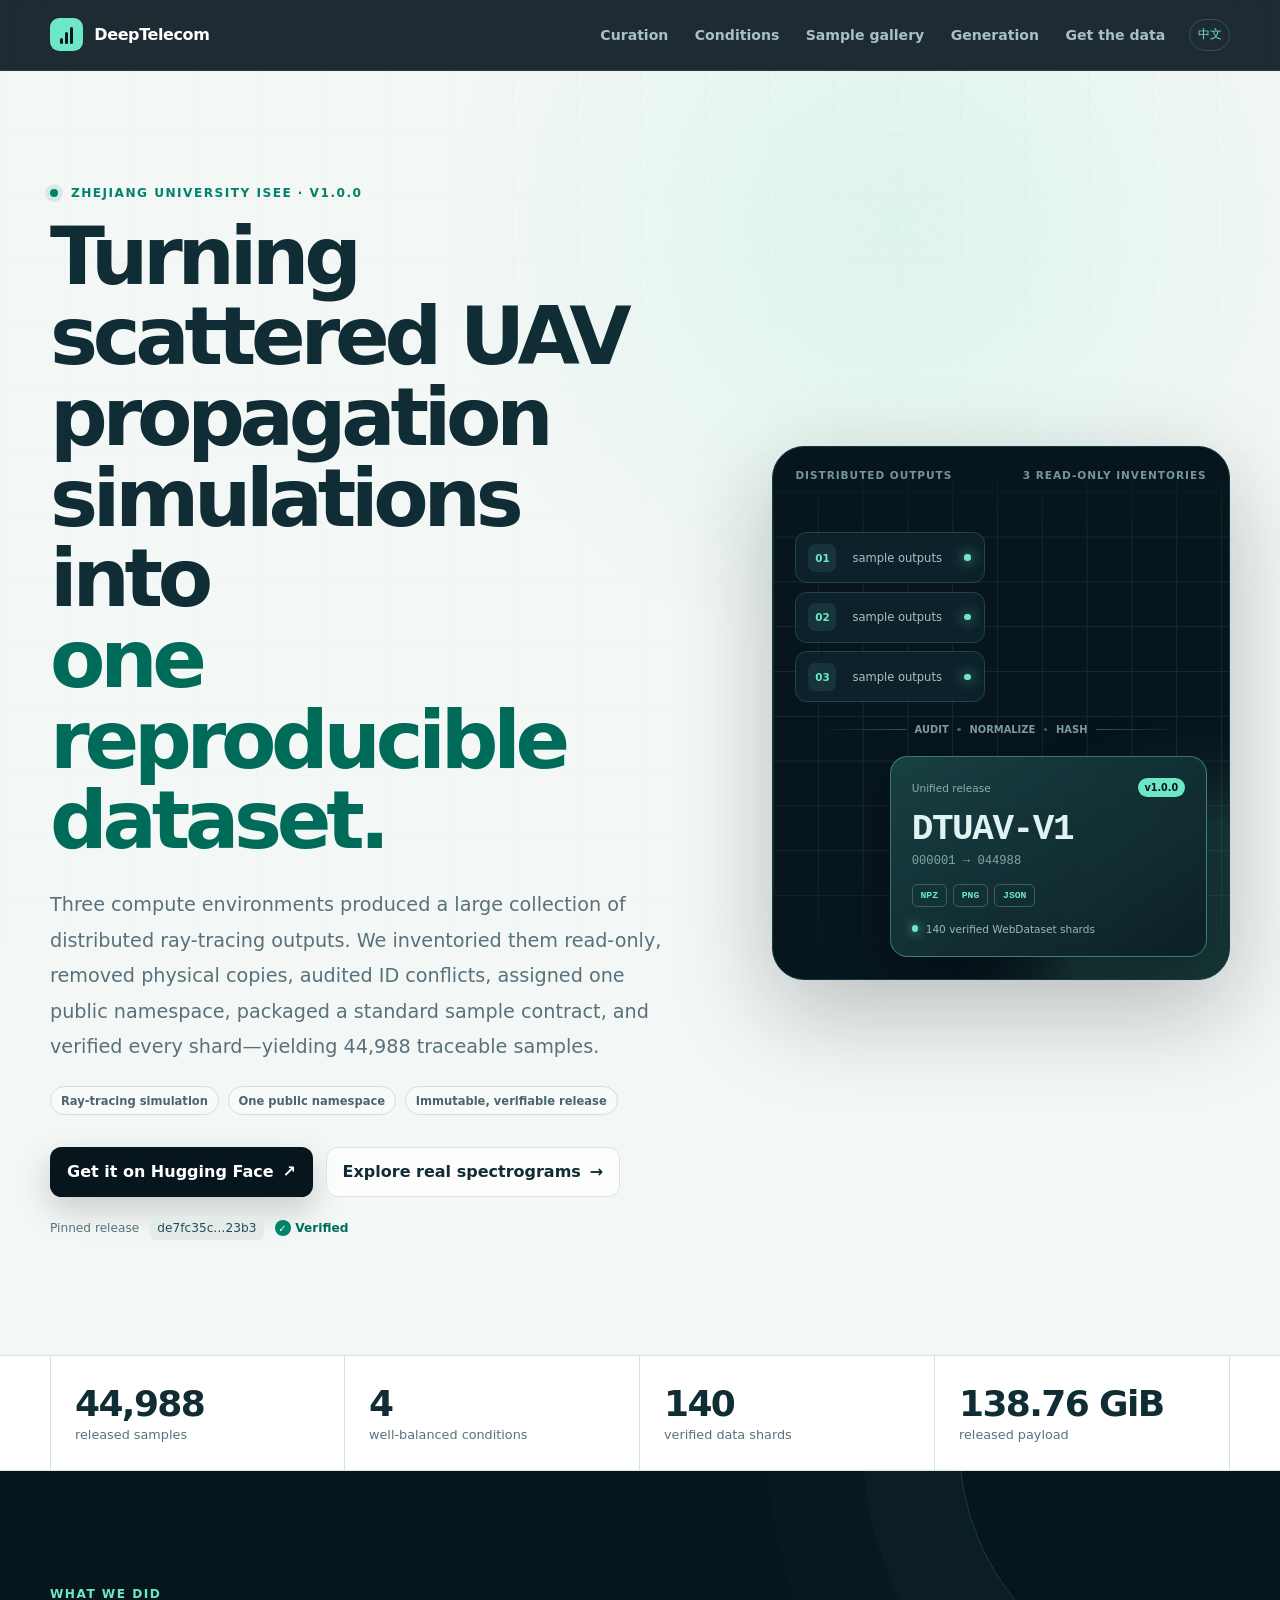
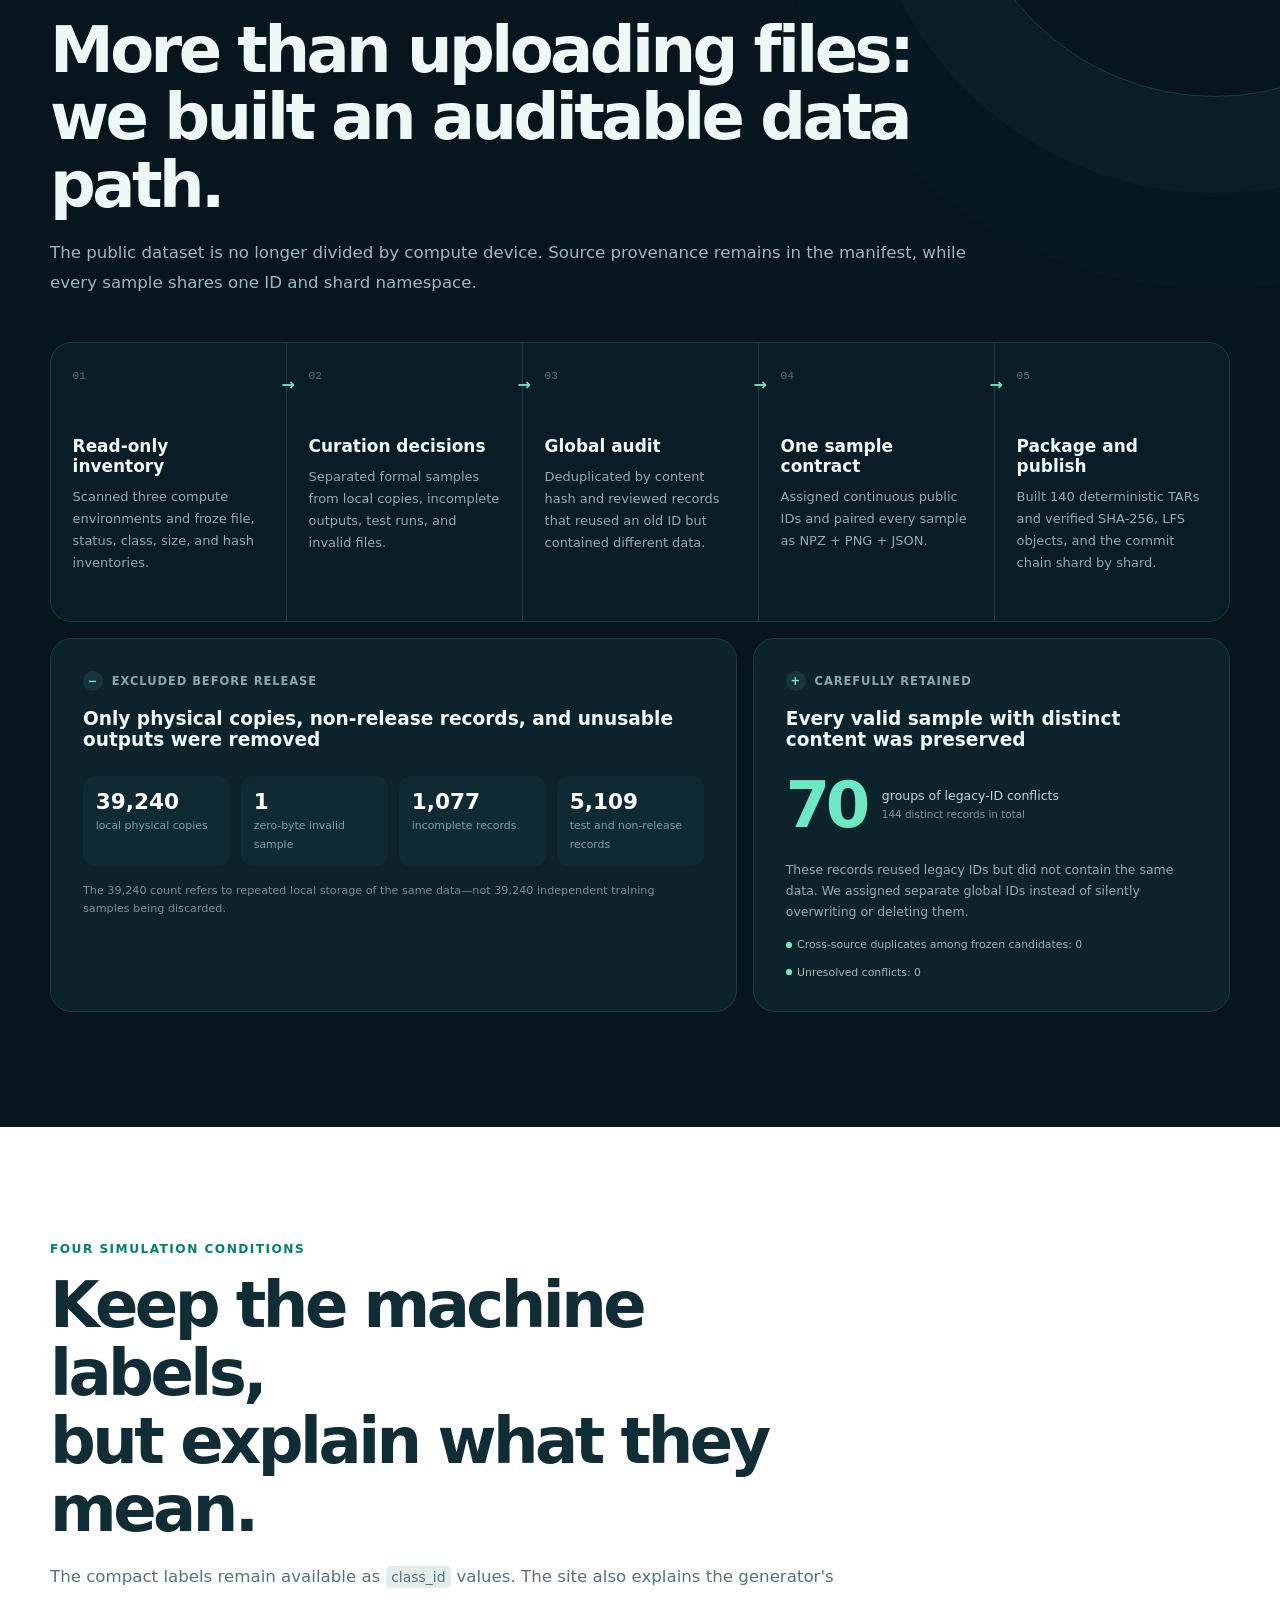
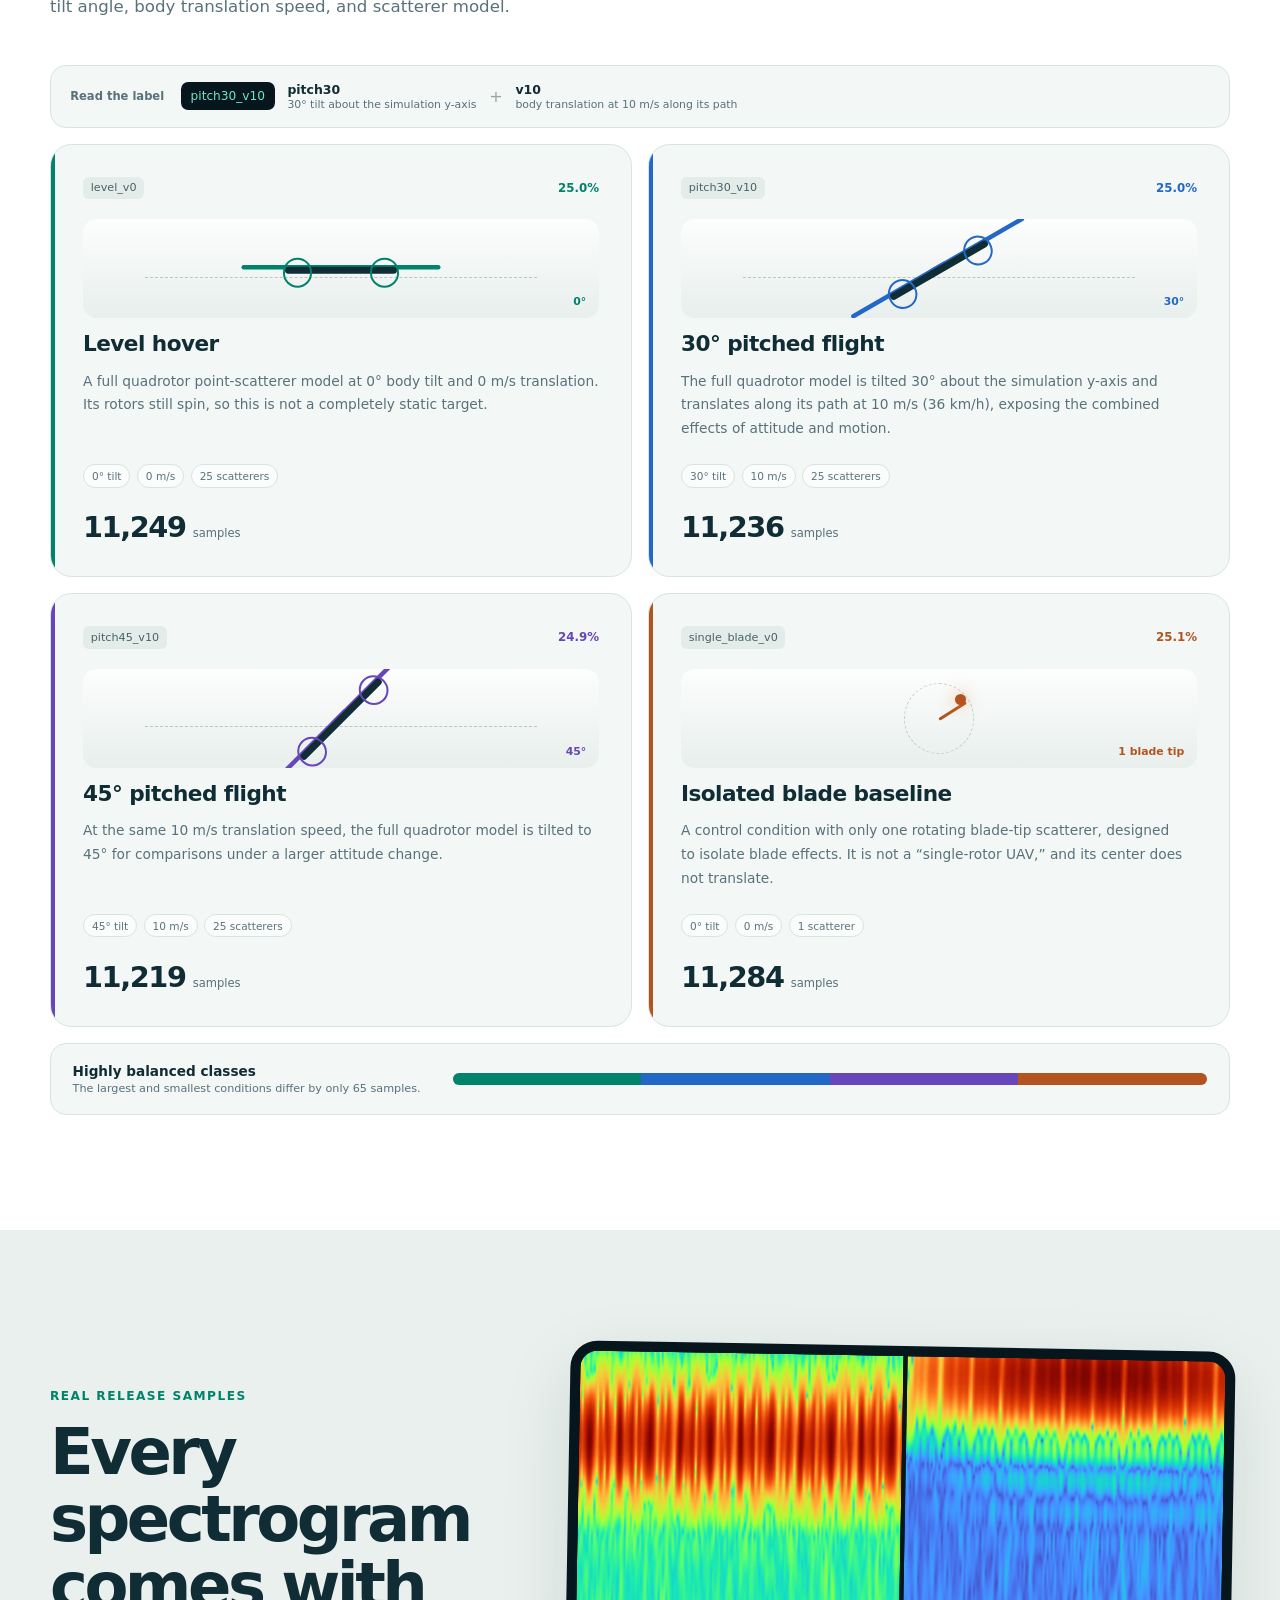
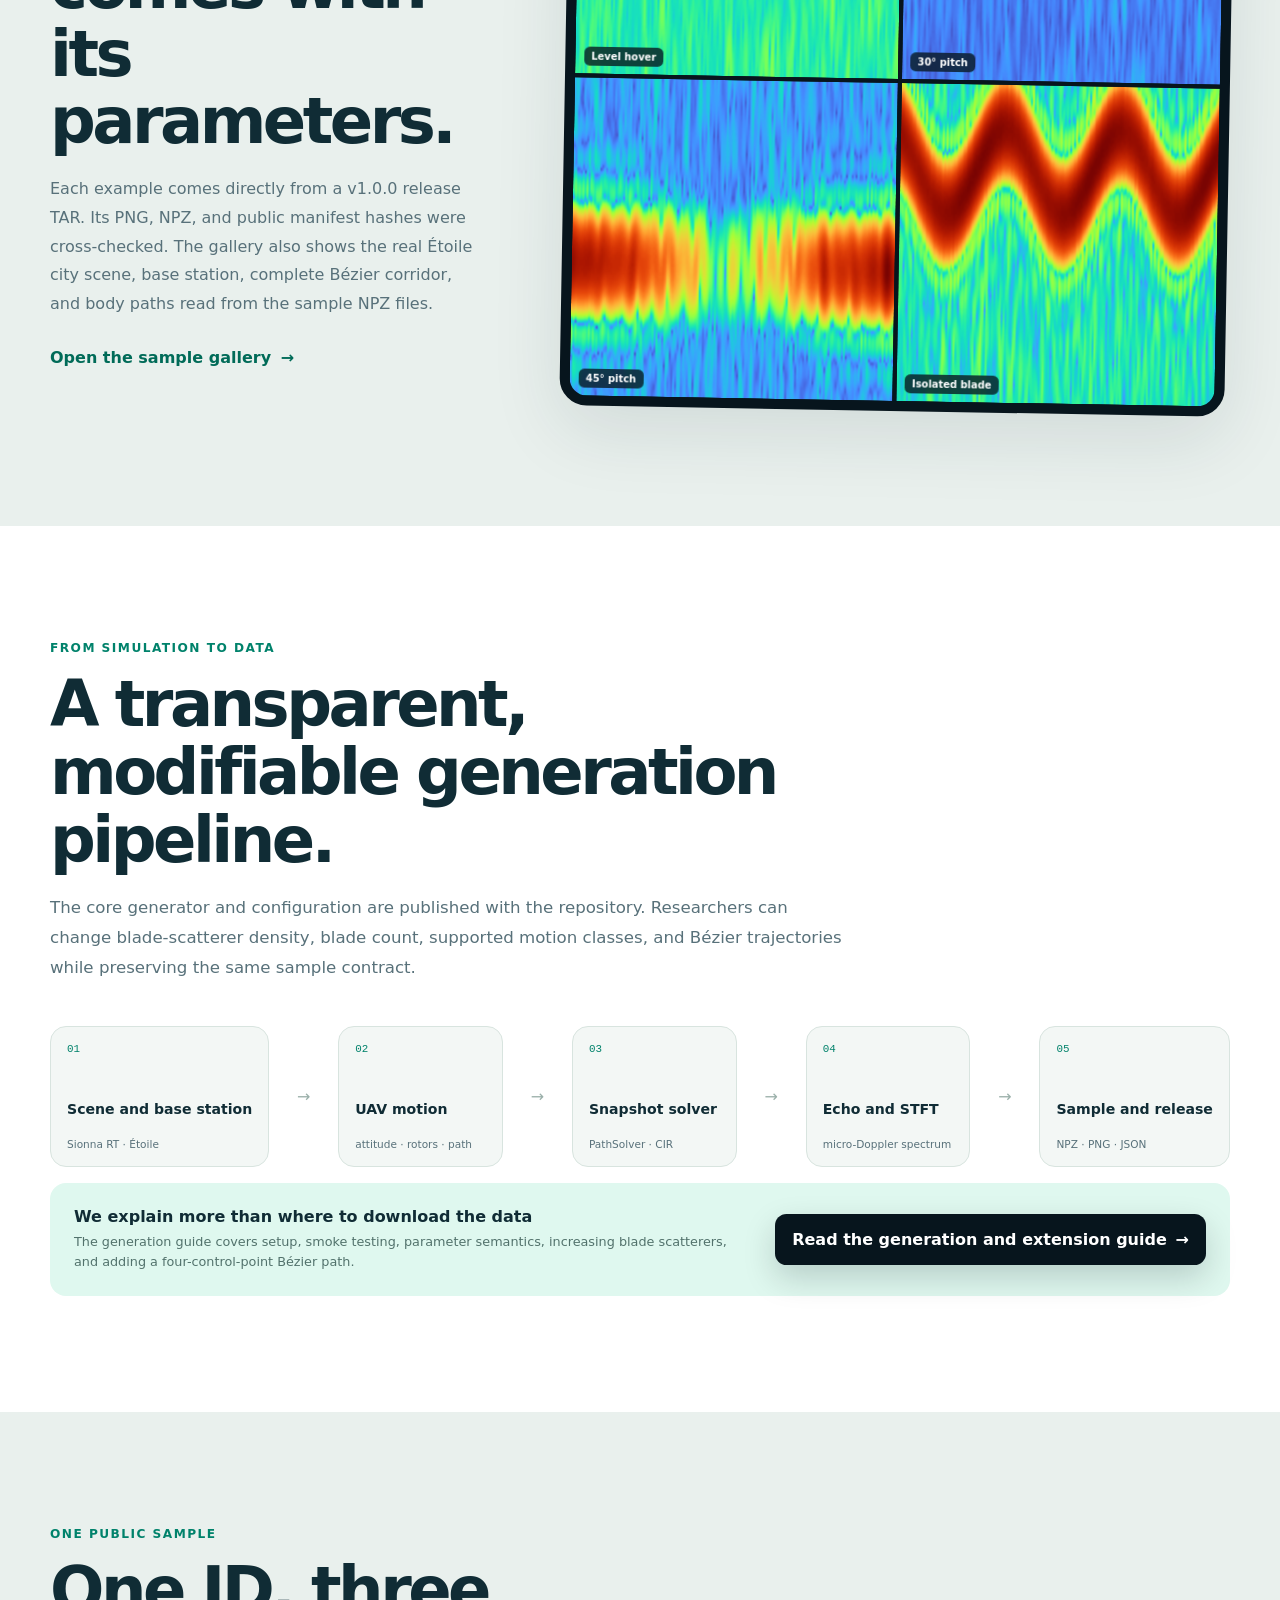
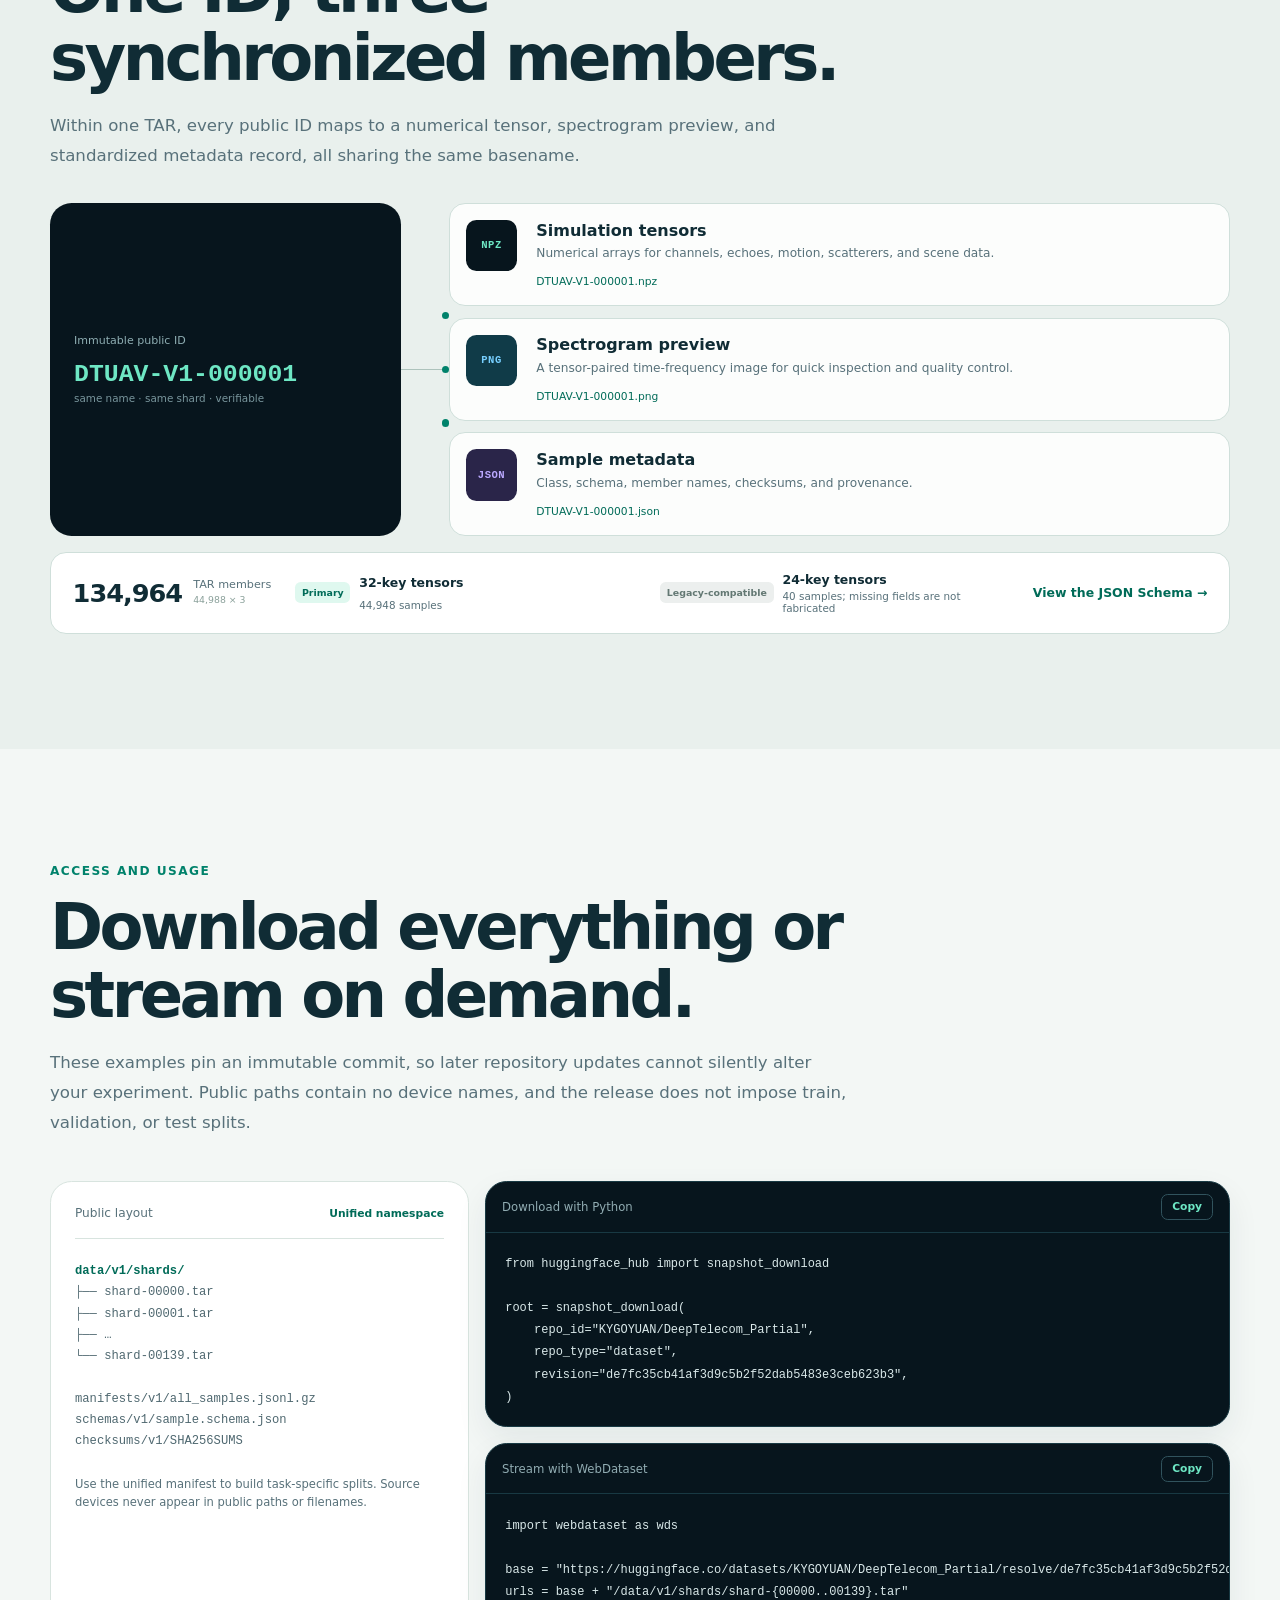
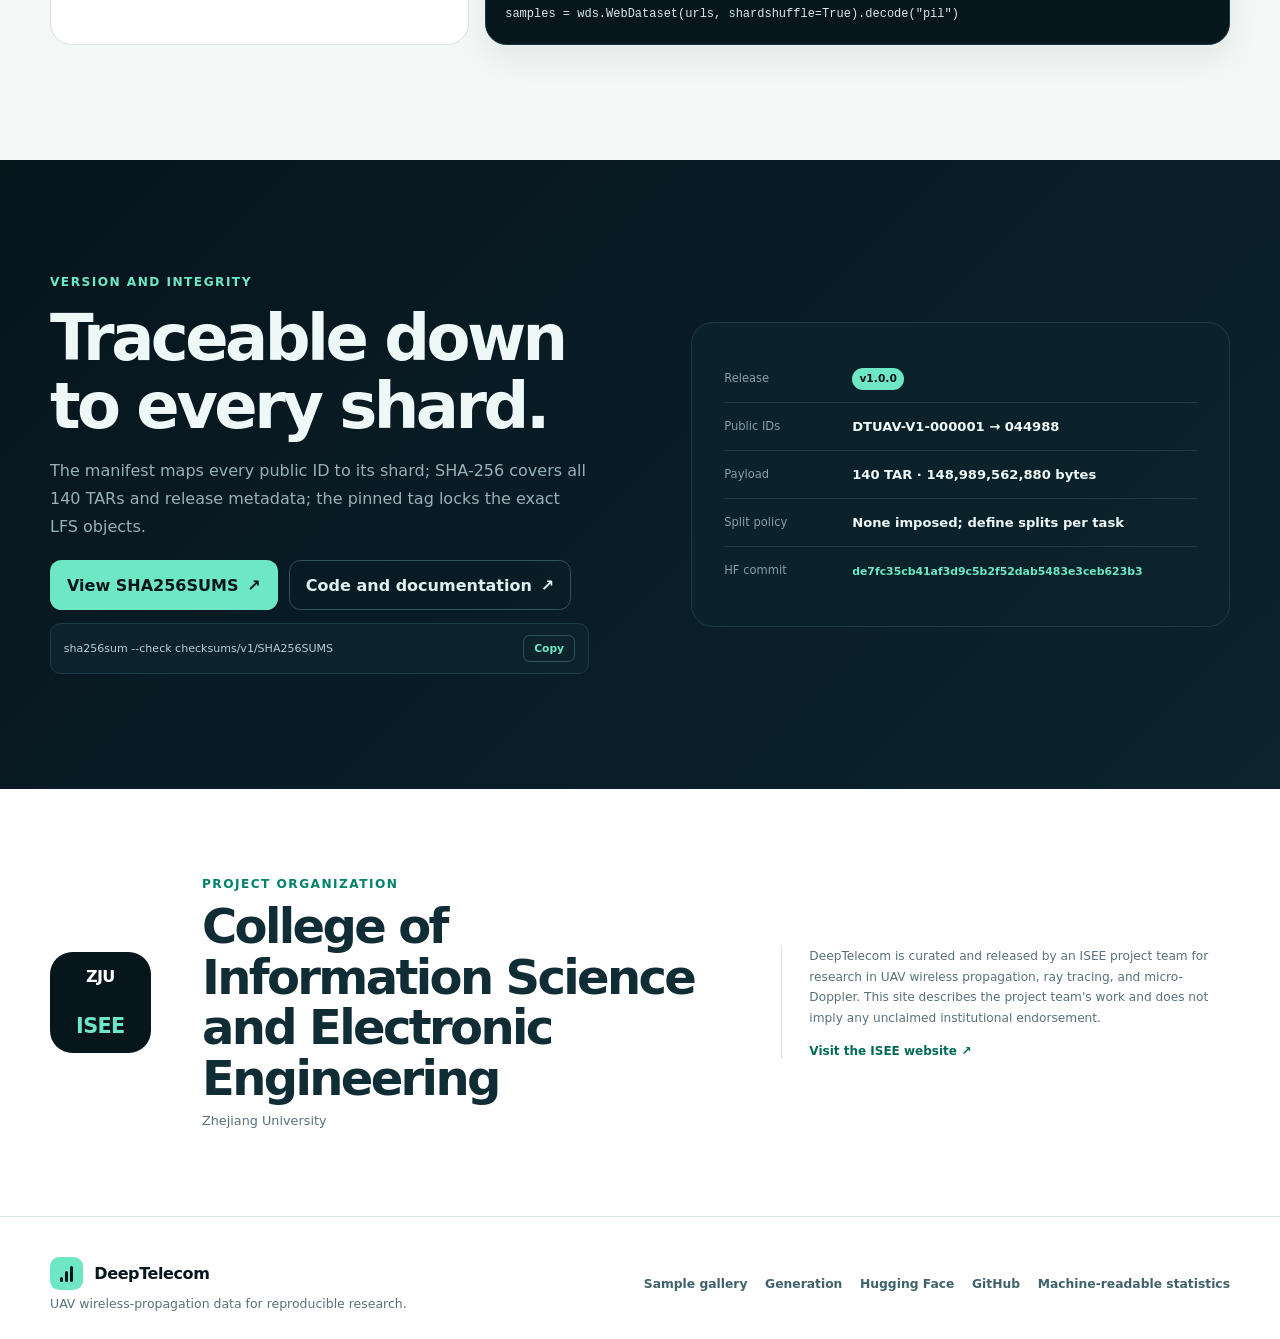
==== site/en/index.html @ c125baac "Expand bilingual site and open UAV generator" ====
<!DOCTYPE html>
<html lang="en">
  <head>
    <meta charset="utf-8">
    <meta name="viewport" content="width=device-width, initial-scale=1">
    <meta name="description" content="DeepTelecom UAV Dataset v1: 44,988 traceable UAV wireless-propagation simulation samples curated and released by a team at Zhejiang University ISEE.">
    <link rel="canonical" href="https://kygoyuan2004.github.io/DeepTelecom_Partial/en/">
    <link rel="alternate" hreflang="zh-CN" href="https://kygoyuan2004.github.io/DeepTelecom_Partial/">
    <link rel="alternate" hreflang="en" href="https://kygoyuan2004.github.io/DeepTelecom_Partial/en/">
    <meta property="og:title" content="DeepTelecom UAV Wireless-Propagation Dataset">
    <meta property="og:description" content="44,988 cleaned, unified, and integrity-verified UAV wireless-propagation simulation samples.">
    <meta property="og:image" content="https://kygoyuan2004.github.io/DeepTelecom_Partial/assets/images/samples/DTUAV-V1-033705.png">
    <meta name="theme-color" content="#07151d">
    <title>DeepTelecom UAV Wireless-Propagation Dataset</title>
    <link rel="stylesheet" href="../assets/css/style.css">
    <script src="../assets/js/app.js" defer></script>
  </head>
  <body>
    <a class="skip-link" href="#main">Skip to content</a>

    <header class="site-header">
      <div class="shell nav-wrap">
        <a class="brand" href="./" aria-label="DeepTelecom home">
          <span class="brand-mark" aria-hidden="true"><i></i><i></i><i></i></span>
          <span>DeepTelecom</span>
        </a>
        <nav aria-label="Main navigation">
          <a href="#work">Curation</a>
          <a href="#conditions">Conditions</a>
          <a href="./gallery/">Sample gallery</a>
          <a href="./generation/">Generation</a>
          <a href="#quickstart">Get the data</a>
        </nav>
        <a class="language-link" href="../" lang="zh-CN" aria-label="切换到中文">中文</a>
      </div>
    </header>

    <main id="main">
      <section class="hero">
        <div class="shell hero-grid">
          <div class="hero-copy">
            <p class="eyebrow"><span class="status-dot"></span> Zhejiang University ISEE · v1.0.0</p>
            <h1>Turning scattered UAV propagation simulations into <span>one reproducible dataset.</span></h1>
            <p class="lede">
              Three compute environments produced a large collection of distributed ray-tracing outputs. We inventoried them read-only, removed physical copies, audited ID conflicts, assigned one public namespace, packaged a standard sample contract, and verified every shard—yielding 44,988 traceable samples.
            </p>
            <div class="hero-tags">
              <span>Ray-tracing simulation</span>
              <span>One public namespace</span>
              <span>Immutable, verifiable release</span>
            </div>
            <div class="actions">
              <a class="button primary" href="https://huggingface.co/datasets/KYGOYUAN/DeepTelecom_Partial/tree/de7fc35cb41af3d9c5b2f52dab5483e3ceb623b3" rel="noreferrer">Get it on Hugging Face <span aria-hidden="true">↗</span></a>
              <a class="button secondary" href="./gallery/">Explore real spectrograms <span aria-hidden="true">→</span></a>
            </div>
            <div class="release-line">
              <span>Pinned release</span><code>de7fc35c…23b3</code><span class="verified-label">Verified</span>
            </div>
          </div>

          <div class="release-visual" role="img" aria-label="Three source inventories are audited, standardized, and hash-verified into one DTUAV-V1 dataset">
            <div class="visual-glow"></div>
            <div class="visual-topline"><span>Distributed outputs</span><span>3 read-only inventories</span></div>
            <div class="source-stack" aria-hidden="true">
              <div class="source-node"><b>01</b><span>sample outputs</span><i></i></div>
              <div class="source-node"><b>02</b><span>sample outputs</span><i></i></div>
              <div class="source-node"><b>03</b><span>sample outputs</span><i></i></div>
            </div>
            <div class="pipeline-node" aria-hidden="true"><span>Audit</span><i></i><span>Normalize</span><i></i><span>Hash</span></div>
            <div class="release-node">
              <div class="release-node-head"><span>Unified release</span><b>v1.0.0</b></div>
              <strong>DTUAV-V1</strong>
              <p>000001 <span aria-hidden="true">→</span> 044988</p>
              <div class="member-chips"><span>NPZ</span><span>PNG</span><span>JSON</span></div>
              <small><i></i> 140 verified WebDataset shards</small>
            </div>
          </div>
        </div>
      </section>

      <section class="stats-band" aria-label="Dataset overview">
        <div class="shell stats-grid">
          <article><strong data-stat="samples">44,988</strong><span>released samples</span></article>
          <article><strong>4</strong><span>well-balanced conditions</span></article>
          <article><strong data-stat="shards">140</strong><span>verified data shards</span></article>
          <article><strong data-stat="size">138.76 GiB</strong><span>released payload</span></article>
        </div>
      </section>

      <section class="section section-dark work-section" id="work">
        <div class="shell">
          <div class="section-heading on-dark">
            <p class="kicker">What we did</p>
            <h2>More than uploading files:<br>we built an auditable data path.</h2>
            <p>The public dataset is no longer divided by compute device. Source provenance remains in the manifest, while every sample shares one ID and shard namespace.</p>
          </div>

          <ol class="process-grid">
            <li><span class="step-number">01</span><div><h3>Read-only inventory</h3><p>Scanned three compute environments and froze file, status, class, size, and hash inventories.</p></div></li>
            <li><span class="step-number">02</span><div><h3>Curation decisions</h3><p>Separated formal samples from local copies, incomplete outputs, test runs, and invalid files.</p></div></li>
            <li><span class="step-number">03</span><div><h3>Global audit</h3><p>Deduplicated by content hash and reviewed records that reused an old ID but contained different data.</p></div></li>
            <li><span class="step-number">04</span><div><h3>One sample contract</h3><p>Assigned continuous public IDs and paired every sample as NPZ + PNG + JSON.</p></div></li>
            <li><span class="step-number">05</span><div><h3>Package and publish</h3><p>Built 140 deterministic TARs and verified SHA-256, LFS objects, and the commit chain shard by shard.</p></div></li>
          </ol>

          <div class="audit-grid">
            <article class="audit-card excluded-card">
              <p class="audit-label"><span aria-hidden="true">−</span> Excluded before release</p>
              <strong>Only physical copies, non-release records, and unusable outputs were removed</strong>
              <div class="audit-metrics">
                <div><b>39,240</b><span>local physical copies</span></div>
                <div><b>1</b><span>zero-byte invalid sample</span></div>
                <div><b>1,077</b><span>incomplete records</span></div>
                <div><b>5,109</b><span>test and non-release records</span></div>
              </div>
              <p class="fine-print">The 39,240 count refers to repeated local storage of the same data—not 39,240 independent training samples being discarded.</p>
            </article>

            <article class="audit-card retained-card">
              <p class="audit-label"><span aria-hidden="true">+</span> Carefully retained</p>
              <strong>Every valid sample with distinct content was preserved</strong>
              <div class="conflict-number"><b>70</b><span>groups of legacy-ID conflicts<br><small>144 distinct records in total</small></span></div>
              <p>These records reused legacy IDs but did not contain the same data. We assigned separate global IDs instead of silently overwriting or deleting them.</p>
              <div class="audit-status"><span><i></i> Cross-source duplicates among frozen candidates: 0</span><span><i></i> Unresolved conflicts: 0</span></div>
            </article>
          </div>
        </div>
      </section>

      <section class="section conditions-section" id="conditions">
        <div class="shell">
          <div class="section-heading">
            <p class="kicker">Four simulation conditions</p>
            <h2>Keep the machine labels,<br>but explain what they mean.</h2>
            <p>The compact labels remain available as <code>class_id</code> values. The site also explains the generator's tilt angle, body translation speed, and scatterer model.</p>
          </div>

          <div class="label-decoder">
            <span>Read the label</span><code>pitch30_v10</code>
            <div><b>pitch30</b><small>30° tilt about the simulation y-axis</small></div><i aria-hidden="true">+</i>
            <div><b>v10</b><small>body translation at 10 m/s along its path</small></div>
          </div>

          <div class="condition-grid" id="class-list">
            <article class="condition-card level-card" data-class-id="level_v0">
              <div class="condition-topline"><code>level_v0</code><span data-class-share="level_v0">25.0%</span></div>
              <div class="attitude-figure" aria-hidden="true"><div class="reference-line"></div><div class="uav-silhouette level"></div><span>0°</span></div>
              <h3>Level hover</h3>
              <p>A full quadrotor point-scatterer model at 0° body tilt and 0 m/s translation. Its rotors still spin, so this is not a completely static target.</p>
              <div class="condition-specs"><span>0° tilt</span><span>0 m/s</span><span>25 scatterers</span></div>
              <div class="condition-count"><strong data-class-count="level_v0">11,249</strong><span>samples</span></div>
            </article>

            <article class="condition-card pitch30-card" data-class-id="pitch30_v10">
              <div class="condition-topline"><code>pitch30_v10</code><span data-class-share="pitch30_v10">25.0%</span></div>
              <div class="attitude-figure" aria-hidden="true"><div class="reference-line"></div><div class="uav-silhouette pitch-30"></div><span>30°</span></div>
              <h3>30° pitched flight</h3>
              <p>The full quadrotor model is tilted 30° about the simulation y-axis and translates along its path at 10 m/s (36 km/h), exposing the combined effects of attitude and motion.</p>
              <div class="condition-specs"><span>30° tilt</span><span>10 m/s</span><span>25 scatterers</span></div>
              <div class="condition-count"><strong data-class-count="pitch30_v10">11,236</strong><span>samples</span></div>
            </article>

            <article class="condition-card pitch45-card" data-class-id="pitch45_v10">
              <div class="condition-topline"><code>pitch45_v10</code><span data-class-share="pitch45_v10">24.9%</span></div>
              <div class="attitude-figure" aria-hidden="true"><div class="reference-line"></div><div class="uav-silhouette pitch-45"></div><span>45°</span></div>
              <h3>45° pitched flight</h3>
              <p>At the same 10 m/s translation speed, the full quadrotor model is tilted to 45° for comparisons under a larger attitude change.</p>
              <div class="condition-specs"><span>45° tilt</span><span>10 m/s</span><span>25 scatterers</span></div>
              <div class="condition-count"><strong data-class-count="pitch45_v10">11,219</strong><span>samples</span></div>
            </article>

            <article class="condition-card blade-card" data-class-id="single_blade_v0">
              <div class="condition-topline"><code>single_blade_v0</code><span data-class-share="single_blade_v0">25.1%</span></div>
              <div class="attitude-figure blade-figure" aria-hidden="true"><div class="blade-orbit"><i></i></div><span>1 blade tip</span></div>
              <h3>Isolated blade baseline</h3>
              <p>A control condition with only one rotating blade-tip scatterer, designed to isolate blade effects. It is not a “single-rotor UAV,” and its center does not translate.</p>
              <div class="condition-specs"><span>0° tilt</span><span>0 m/s</span><span>1 scatterer</span></div>
              <div class="condition-count"><strong data-class-count="single_blade_v0">11,284</strong><span>samples</span></div>
            </article>
          </div>

          <div class="balance-panel">
            <div class="balance-copy"><strong>Highly balanced classes</strong><span>The largest and smallest conditions differ by only 65 samples.</span></div>
            <div class="stacked-bar" role="img" aria-label="Each of the four conditions represents approximately one quarter of the complete dataset">
              <i class="level" data-class-width="level_v0"></i><i class="pitch30" data-class-width="pitch30_v10"></i><i class="pitch45" data-class-width="pitch45_v10"></i><i class="blade" data-class-width="single_blade_v0"></i>
            </div>
          </div>
        </div>
      </section>

      <section class="section gallery-teaser section-tint">
        <div class="shell gallery-teaser-grid">
          <div class="teaser-copy">
            <p class="kicker">Real release samples</p>
            <h2>Every spectrogram<br>comes with its parameters.</h2>
            <p>Each example comes directly from a v1.0.0 release TAR. Its PNG, NPZ, and public manifest hashes were cross-checked. The gallery also shows the real Étoile city scene, base station, complete Bézier corridor, and body paths read from the sample NPZ files.</p>
            <a class="text-button" href="./gallery/">Open the sample gallery <span aria-hidden="true">→</span></a>
          </div>
          <a class="spectra-mosaic" href="./gallery/" aria-label="View spectrogram samples from all four conditions">
            <figure><img src="../assets/images/samples/DTUAV-V1-000007.png" alt="Micro-Doppler spectrogram of a level-hover sample" loading="lazy"><figcaption>Level hover</figcaption></figure>
            <figure><img src="../assets/images/samples/DTUAV-V1-011252.png" alt="Micro-Doppler spectrogram of a 30-degree pitched-flight sample" loading="lazy"><figcaption>30° pitch</figcaption></figure>
            <figure><img src="../assets/images/samples/DTUAV-V1-022488.png" alt="Micro-Doppler spectrogram of a 45-degree pitched-flight sample" loading="lazy"><figcaption>45° pitch</figcaption></figure>
            <figure><img src="../assets/images/samples/DTUAV-V1-033705.png" alt="Micro-Doppler spectrogram of an isolated-blade sample" loading="lazy"><figcaption>Isolated blade</figcaption></figure>
          </a>
        </div>
      </section>

      <section class="section method-section" id="method">
        <div class="shell">
          <div class="section-heading">
            <p class="kicker">From simulation to data</p>
            <h2>A transparent, modifiable generation pipeline.</h2>
            <p>The core generator and configuration are published with the repository. Researchers can change blade-scatterer density, blade count, supported motion classes, and Bézier trajectories while preserving the same sample contract.</p>
          </div>
          <div class="method-flow" role="img" aria-label="Data-generation pipeline: scene and base station, UAV motion, per-snapshot solving, return and STFT, sample publication">
            <div><span>01</span><b>Scene and base station</b><small>Sionna RT · Étoile</small></div><i>→</i>
            <div><span>02</span><b>UAV motion</b><small>attitude · rotors · path</small></div><i>→</i>
            <div><span>03</span><b>Snapshot solver</b><small>PathSolver · CIR</small></div><i>→</i>
            <div><span>04</span><b>Echo and STFT</b><small>micro-Doppler spectrum</small></div><i>→</i>
            <div><span>05</span><b>Sample and release</b><small>NPZ · PNG · JSON</small></div>
          </div>
          <div class="method-cta">
            <div><strong>We explain more than where to download the data</strong><p>The generation guide covers setup, smoke testing, parameter semantics, increasing blade scatterers, and adding a four-control-point Bézier path.</p></div>
            <a class="button primary" href="./generation/">Read the generation and extension guide <span aria-hidden="true">→</span></a>
          </div>
        </div>
      </section>

      <section class="section section-tint" id="contract">
        <div class="shell">
          <div class="section-heading compact">
            <p class="kicker">One public sample</p>
            <h2>One ID, three synchronized members.</h2>
            <p>Within one TAR, every public ID maps to a numerical tensor, spectrogram preview, and standardized metadata record, all sharing the same basename.</p>
          </div>
          <div class="sample-identity">
            <div class="identity-card"><span>Immutable public ID</span><strong>DTUAV-V1-000001</strong><small>same name · same shard · verifiable</small></div>
            <div class="identity-connector" aria-hidden="true"><i></i><i></i><i></i></div>
            <div class="contract-grid">
              <article class="file-card"><div class="file-icon">NPZ</div><div><h3>Simulation tensors</h3><p>Numerical arrays for channels, echoes, motion, scatterers, and scene data.</p><code>DTUAV-V1-000001.npz</code></div></article>
              <article class="file-card"><div class="file-icon image-icon">PNG</div><div><h3>Spectrogram preview</h3><p>A tensor-paired time-frequency image for quick inspection and quality control.</p><code>DTUAV-V1-000001.png</code></div></article>
              <article class="file-card"><div class="file-icon meta-icon">JSON</div><div><h3>Sample metadata</h3><p>Class, schema, member names, checksums, and provenance.</p><code>DTUAV-V1-000001.json</code></div></article>
            </div>
          </div>
          <div class="contract-footer">
            <div class="member-total"><strong data-stat="members">134,964</strong><span>TAR members<br><small>44,988 × 3</small></span></div>
            <div class="schema-summary">
              <div><span class="schema-badge">Primary</span><strong>32-key tensors</strong><small>44,948 samples</small></div>
              <div><span class="schema-badge muted">Legacy-compatible</span><strong>24-key tensors</strong><small>40 samples; missing fields are not fabricated</small></div>
            </div>
            <a class="text-link" href="../schemas/sample-v1.schema.json">View the JSON Schema <span aria-hidden="true">→</span></a>
          </div>
        </div>
      </section>

      <section class="section shell" id="quickstart">
        <div class="section-heading">
          <p class="kicker">Access and usage</p>
          <h2>Download everything or stream on demand.</h2>
          <p>These examples pin an immutable commit, so later repository updates cannot silently alter your experiment. Public paths contain no device names, and the release does not impose train, validation, or test splits.</p>
        </div>
        <div class="usage-layout">
          <article class="layout-panel">
            <div class="panel-heading"><span>Public layout</span><b>Unified namespace</b></div>
            <pre class="tree"><span>data/v1/shards/</span>
├── shard-00000.tar
├── shard-00001.tar
├── …
└── shard-00139.tar

manifests/v1/all_samples.jsonl.gz
schemas/v1/sample.schema.json
checksums/v1/SHA256SUMS</pre>
            <p>Use the unified manifest to build task-specific splits. Source devices never appear in public paths or filenames.</p>
          </article>
          <div class="code-stack">
            <article class="code-card"><div class="code-title"><span>Download with Python</span><button type="button" class="copy-button" data-copy="download-code">Copy</button></div><pre><code id="download-code">from huggingface_hub import snapshot_download

root = snapshot_download(
    repo_id="KYGOYUAN/DeepTelecom_Partial",
    repo_type="dataset",
    revision="de7fc35cb41af3d9c5b2f52dab5483e3ceb623b3",
)</code></pre></article>
            <article class="code-card"><div class="code-title"><span>Stream with WebDataset</span><button type="button" class="copy-button" data-copy="stream-code">Copy</button></div><pre><code id="stream-code">import webdataset as wds

base = "https://huggingface.co/datasets/KYGOYUAN/DeepTelecom_Partial/resolve/de7fc35cb41af3d9c5b2f52dab5483e3ceb623b3"
urls = base + "/data/v1/shards/shard-{00000..00139}.tar"
samples = wds.WebDataset(urls, shardshuffle=True).decode("pil")</code></pre></article>
          </div>
        </div>
      </section>

      <section class="section integrity-section" id="integrity">
        <div class="shell integrity-grid">
          <div>
            <p class="kicker light">Version and integrity</p>
            <h2>Traceable down to every shard.</h2>
            <p>The manifest maps every public ID to its shard; SHA-256 covers all 140 TARs and release metadata; the pinned tag locks the exact LFS objects.</p>
            <div class="integrity-actions">
              <a class="button light-button" href="https://huggingface.co/datasets/KYGOYUAN/DeepTelecom_Partial/blob/de7fc35cb41af3d9c5b2f52dab5483e3ceb623b3/checksums/v1/SHA256SUMS" rel="noreferrer">View SHA256SUMS <span aria-hidden="true">↗</span></a>
              <a class="button ghost-button" href="https://github.com/kygoyuan2004/DeepTelecom_Partial" rel="noreferrer">Code and documentation <span aria-hidden="true">↗</span></a>
            </div>
            <div class="verify-command"><code id="verify-code">sha256sum --check checksums/v1/SHA256SUMS</code><button type="button" class="copy-button" data-copy="verify-code">Copy</button></div>
          </div>
          <dl class="release-card">
            <div><dt>Release</dt><dd><span class="release-pill">v1.0.0</span></dd></div>
            <div><dt>Public IDs</dt><dd>DTUAV-V1-000001 → 044988</dd></div>
            <div><dt>Payload</dt><dd>140 TAR · 148,989,562,880 bytes</dd></div>
            <div><dt>Split policy</dt><dd>None imposed; define splits per task</dd></div>
            <div class="commit-row"><dt>HF commit</dt><dd><code>de7fc35cb41af3d9c5b2f52dab5483e3ceb623b3</code></dd></div>
          </dl>
        </div>
      </section>

      <section class="institution-section">
        <div class="shell institution-grid">
          <div class="institution-mark" aria-hidden="true">ZJU<br><span>ISEE</span></div>
          <div><p class="kicker">Project organization</p><h2>College of Information Science and Electronic Engineering</h2><p>Zhejiang University</p></div>
          <div class="institution-note"><p>DeepTelecom is curated and released by an ISEE project team for research in UAV wireless propagation, ray tracing, and micro-Doppler. This site describes the project team's work and does not imply any unclaimed institutional endorsement.</p><a href="https://www.isee.zju.edu.cn/iseeenglish/" rel="noreferrer">Visit the ISEE website <span aria-hidden="true">↗</span></a></div>
        </div>
      </section>
    </main>

    <footer>
      <div class="shell footer-wrap">
        <div><a class="brand footer-brand" href="./"><span class="brand-mark" aria-hidden="true"><i></i><i></i><i></i></span><span>DeepTelecom</span></a><p>UAV wireless-propagation data for reproducible research.</p></div>
        <div class="footer-links"><a href="./gallery/">Sample gallery</a><a href="./generation/">Generation</a><a href="https://huggingface.co/datasets/KYGOYUAN/DeepTelecom_Partial/tree/de7fc35cb41af3d9c5b2f52dab5483e3ceb623b3" rel="noreferrer">Hugging Face</a><a href="https://github.com/kygoyuan2004/DeepTelecom_Partial" rel="noreferrer">GitHub</a><a href="../data/stats.json">Machine-readable statistics</a></div>
      </div>
    </footer>
  </body>
</html>
---- site/assets/css/style.css ----
:root {
  --ink: #102c35;
  --ink-soft: #58717a;
  --paper: #f3f7f5;
  --paper-deep: #e9f0ed;
  --white: #ffffff;
  --navy: #07151d;
  --navy-soft: #0d232c;
  --navy-line: #1d3b44;
  --teal: #00826b;
  --teal-dark: #006b58;
  --mint: #6ee7c4;
  --mint-pale: #dff8ef;
  --blue: #2468c7;
  --violet: #6646b8;
  --orange: #b35420;
  --line: #d8e4df;
  --shadow: 0 1.5rem 4.5rem rgba(14, 45, 52, .11);
  --shadow-small: 0 .8rem 2rem rgba(14, 45, 52, .07);
  --radius: 1.35rem;
  font-family: Inter, "Noto Sans SC", "PingFang SC", "Microsoft YaHei", ui-sans-serif, system-ui, -apple-system, BlinkMacSystemFont, "Segoe UI", sans-serif;
  color: var(--ink);
  background: var(--paper);
  font-synthesis: none;
}

* { box-sizing: border-box; }
html { scroll-behavior: smooth; }
body { margin: 0; overflow-x: hidden; background: var(--paper); }
body::selection { background: var(--mint); color: var(--navy); }
a { color: inherit; }
img { display: block; max-width: 100%; }
button, code, pre { font: inherit; }
h1, h2, h3, p { text-wrap: pretty; }

.skip-link {
  position: fixed; top: .75rem; left: .75rem; z-index: 100;
  padding: .75rem 1rem; transform: translateY(-160%); border-radius: .55rem;
  background: var(--white); color: var(--navy); font-weight: 800;
}
.skip-link:focus { transform: translateY(0); }
.shell { width: min(1180px, calc(100% - 3rem)); margin-inline: auto; }

.site-header {
  position: sticky; top: 0; z-index: 40; color: #dbe9eb;
  border-bottom: 1px solid rgba(255,255,255,.08); background: rgba(7,21,29,.9);
  backdrop-filter: blur(18px); -webkit-backdrop-filter: blur(18px);
}
.nav-wrap { display: flex; min-height: 4.35rem; align-items: center; gap: 1.5rem; }
.brand { display: inline-flex; flex: 0 0 auto; align-items: center; gap: .72rem; color: #fff; font-weight: 850; letter-spacing: -.025em; text-decoration: none; }
.brand-mark { position: relative; display: flex; width: 2.05rem; height: 2.05rem; align-items: flex-end; justify-content: center; gap: .14rem; padding-bottom: .46rem; border-radius: .58rem; background: var(--mint); }
.brand-mark i { display: block; width: .18rem; border-radius: .2rem; background: var(--navy); }
.brand-mark i:nth-child(1) { height: .36rem; }
.brand-mark i:nth-child(2) { height: .72rem; }
.brand-mark i:nth-child(3) { height: 1.05rem; }
nav { display: flex; flex: 1; align-items: center; justify-content: flex-end; gap: clamp(.8rem, 2.2vw, 1.65rem); }
nav a { color: #a9c0c6; font-size: .88rem; font-weight: 700; text-decoration: none; white-space: nowrap; }
nav a:hover, nav a:focus-visible { color: #fff; }
.language-link { display: inline-grid; min-width: 2.55rem; min-height: 2rem; place-items: center; border: 1px solid #31505a; border-radius: 2rem; color: var(--mint); font-size: .72rem; font-weight: 900; text-decoration: none; }
.language-link:hover { border-color: var(--mint); background: rgba(110,231,196,.08); }
.button:focus-visible, .copy-button:focus-visible, a:focus-visible { outline: 3px solid var(--mint); outline-offset: 3px; }

.hero { position: relative; overflow: hidden; background: radial-gradient(circle at 70% 12%, rgba(110,231,196,.16), transparent 28rem), var(--paper); }
.hero::before { content: ""; position: absolute; inset: 0; opacity: .36; background-image: linear-gradient(rgba(7,21,29,.045) 1px, transparent 1px), linear-gradient(90deg, rgba(7,21,29,.045) 1px, transparent 1px); background-size: 4rem 4rem; mask-image: linear-gradient(to bottom, #000, transparent 88%); }
.hero-grid { position: relative; display: grid; min-height: 42rem; grid-template-columns: minmax(0, 1.16fr) minmax(22rem, .84fr); align-items: center; gap: clamp(3rem, 7vw, 6.5rem); padding-block: clamp(4.7rem, 9vw, 7.5rem); }
.eyebrow, .kicker { margin: 0 0 1rem; color: var(--teal); font-size: .76rem; font-weight: 900; letter-spacing: .12em; text-transform: uppercase; }
.status-dot { display: inline-block; width: .5rem; height: .5rem; margin-right: .45rem; border-radius: 50%; background: var(--teal); box-shadow: 0 0 0 .3rem rgba(0,157,127,.13); }
h1 { max-width: 13ch; margin: 0; font-size: clamp(3.3rem, 6.3vw, 6rem); line-height: 1; letter-spacing: -.065em; }
h1 span, h1 em { display: block; color: var(--teal-dark); font-style: normal; }
.lede { max-width: 43rem; margin: 1.65rem 0 0; color: var(--ink-soft); font-size: clamp(1.04rem, 1.8vw, 1.2rem); line-height: 1.85; }
.hero-tags { display: flex; flex-wrap: wrap; gap: .55rem; margin-top: 1.35rem; }
.hero-tags span { padding: .38rem .62rem; border: 1px solid #cfe0db; border-radius: 2rem; background: rgba(255,255,255,.55); color: #49666e; font-size: .72rem; font-weight: 750; }
.actions { display: flex; flex-wrap: wrap; gap: .8rem; margin-top: 2rem; }
.button { display: inline-flex; min-height: 3.15rem; align-items: center; justify-content: center; gap: .55rem; padding: .75rem 1rem; border: 1px solid transparent; border-radius: .72rem; font-weight: 850; text-decoration: none; transition: transform .2s ease, box-shadow .2s ease, background .2s ease; }
.button:hover { transform: translateY(-2px); }
.primary { background: var(--navy); color: #fff; box-shadow: 0 .8rem 2rem rgba(7,21,29,.18); }
.primary:hover { box-shadow: 0 1rem 2.4rem rgba(7,21,29,.25); }
.secondary { border-color: var(--line); background: rgba(255,255,255,.75); }
.release-line { display: flex; flex-wrap: wrap; align-items: center; gap: .65rem; margin-top: 1.2rem; color: var(--ink-soft); font-size: .76rem; }
.release-line code { padding: .3rem .48rem; border-radius: .4rem; background: #e4ece9; color: #284b54; }
.verified-label { display: inline-flex; align-items: center; gap: .3rem; color: var(--teal-dark); font-weight: 850; }
.verified-label::before { content: "✓"; display: grid; width: 1rem; height: 1rem; place-items: center; border-radius: 50%; background: var(--teal); color: #fff; font-size: .62rem; }

.release-visual { position: relative; min-height: 33rem; overflow: hidden; padding: 1.4rem; border: 1px solid #173740; border-radius: 2rem; background: var(--navy); color: #dff4f2; box-shadow: 0 2rem 6rem rgba(7,21,29,.25); }
.release-visual::before { content: ""; position: absolute; inset: 0; opacity: .18; background-image: linear-gradient(#5f8790 1px, transparent 1px), linear-gradient(90deg, #5f8790 1px, transparent 1px); background-size: 2.8rem 2.8rem; mask-image: linear-gradient(to bottom, transparent, #000 18%, #000 78%, transparent); }
.visual-glow { position: absolute; width: 16rem; height: 16rem; right: -6rem; bottom: -6rem; border-radius: 50%; background: rgba(110,231,196,.15); box-shadow: 0 0 7rem rgba(110,231,196,.35); }
.visual-topline { position: relative; display: flex; justify-content: space-between; color: #75959c; font-size: .66rem; font-weight: 800; letter-spacing: .09em; text-transform: uppercase; }
.source-stack { position: relative; display: grid; gap: .55rem; width: 46%; margin-top: 3.2rem; }
.source-node { display: grid; grid-template-columns: 2.15rem 1fr .45rem; align-items: center; gap: .6rem; min-height: 3.1rem; padding: .65rem .75rem; border: 1px solid #23444d; border-radius: .72rem; background: rgba(13,35,44,.9); }
.source-node b { display: grid; width: 1.75rem; height: 1.75rem; place-items: center; border-radius: .45rem; background: #17343d; color: var(--mint); font-size: .65rem; }
.source-node span { color: #a8c1c5; font-size: .72rem; }
.source-node i { width: .4rem; height: .4rem; border-radius: 50%; background: var(--mint); box-shadow: 0 0 .8rem var(--mint); }
.pipeline-node { position: relative; display: flex; align-items: center; justify-content: center; gap: .55rem; width: 88%; margin: 1.35rem auto; color: #7c9ba1; font-size: .62rem; font-weight: 800; text-transform: uppercase; }
.pipeline-node::before, .pipeline-node::after { content: ""; height: 1px; flex: 1; background: linear-gradient(90deg, transparent, #315660); }
.pipeline-node::after { background: linear-gradient(90deg, #315660, transparent); }
.pipeline-node i { width: .2rem; height: .2rem; border-radius: 50%; background: #436670; }
.release-node { position: relative; margin-left: 23%; padding: 1.3rem; border: 1px solid rgba(110,231,196,.42); border-radius: 1.1rem; background: linear-gradient(145deg, rgba(27,69,70,.9), rgba(11,31,39,.96)); box-shadow: 0 1rem 3rem rgba(0,0,0,.25); }
.release-node-head { display: flex; align-items: center; justify-content: space-between; color: #91adaa; font-size: .66rem; }
.release-node-head b { padding: .25rem .42rem; border-radius: 2rem; background: var(--mint); color: var(--navy); font-size: .6rem; }
.release-node > strong { display: block; margin-top: .75rem; font-family: ui-monospace, SFMono-Regular, Menlo, Consolas, monospace; font-size: clamp(1.5rem, 4vw, 2.25rem); letter-spacing: -.04em; }
.release-node > p { margin: .25rem 0 1rem; color: #82a8a8; font-family: ui-monospace, SFMono-Regular, Menlo, Consolas, monospace; font-size: .76rem; }
.member-chips { display: flex; gap: .4rem; }
.member-chips span { padding: .3rem .48rem; border: 1px solid #3a6263; border-radius: .35rem; color: var(--mint); font-family: ui-monospace, SFMono-Regular, Menlo, Consolas, monospace; font-size: .61rem; font-weight: 850; }
.release-node small { display: flex; align-items: center; gap: .45rem; margin-top: 1rem; color: #9bb8b5; font-size: .66rem; }
.release-node small i { width: .42rem; height: .42rem; border-radius: 50%; background: var(--mint); box-shadow: 0 0 .65rem var(--mint); }

.stats-band { border-block: 1px solid var(--line); background: var(--white); }
.stats-grid { display: grid; grid-template-columns: repeat(4, 1fr); }
.stats-grid article { padding: 1.7rem 1.5rem; border-right: 1px solid var(--line); }
.stats-grid article:first-child { border-left: 1px solid var(--line); }
.stats-grid strong { display: block; font-size: clamp(1.55rem, 3vw, 2.25rem); letter-spacing: -.045em; font-variant-numeric: tabular-nums; }
.stats-grid span { color: var(--ink-soft); font-size: .8rem; }

.section { padding-block: clamp(5rem, 9vw, 8rem); scroll-margin-top: 4.2rem; }
.section-heading { max-width: 50rem; margin-bottom: 2.7rem; }
.section-heading.compact { margin-bottom: 2rem; }
.section h2, .institution-section h2, .subpage-hero h1 { margin: 0; font-size: clamp(2.35rem, 5vw, 4.4rem); line-height: 1.06; letter-spacing: -.055em; }
.section-heading > p:last-child { margin: 1.15rem 0 0; color: var(--ink-soft); font-size: 1.04rem; line-height: 1.8; }
.section-heading code { padding: .18rem .35rem; border-radius: .3rem; background: #e2ece8; font-size: .84em; }
.section-dark { background: var(--navy); color: #eef8f7; }
.on-dark { max-width: 58rem; }
.on-dark .kicker, .kicker.light { color: var(--mint); }
.on-dark > p:last-child { color: #9eb8bd; }
.work-section { position: relative; overflow: hidden; }
.work-section::before { content: ""; position: absolute; width: 32rem; height: 32rem; top: -18rem; right: -12rem; border: 1px solid #1b3e47; border-radius: 50%; box-shadow: 0 0 0 6rem rgba(29,62,71,.15), 0 0 0 12rem rgba(29,62,71,.08); }
.work-section .shell { position: relative; }
.process-grid { display: grid; grid-template-columns: repeat(5, 1fr); gap: 0; margin: 0 0 1rem; padding: 0; list-style: none; }
.process-grid li { position: relative; min-height: 17.5rem; padding: 1.35rem; border: 1px solid var(--navy-line); border-right: 0; background: rgba(13,35,44,.55); }
.process-grid li:first-child { border-radius: var(--radius) 0 0 var(--radius); }
.process-grid li:last-child { border-right: 1px solid var(--navy-line); border-radius: 0 var(--radius) var(--radius) 0; }
.process-grid li:not(:last-child)::after { content: "→"; position: absolute; z-index: 2; top: 2rem; right: -.55rem; color: var(--mint); font-weight: 900; }
.step-number { color: #51737a; font-family: ui-monospace, SFMono-Regular, Menlo, Consolas, monospace; font-size: .7rem; }
.process-grid h3 { margin: 3.3rem 0 .65rem; font-size: 1.06rem; }
.process-grid p { margin: 0; color: #91acb1; font-size: .81rem; line-height: 1.7; }
.audit-grid { display: grid; grid-template-columns: 1.18fr .82fr; gap: 1rem; }
.audit-card { padding: clamp(1.4rem, 3vw, 2rem); border: 1px solid var(--navy-line); border-radius: var(--radius); background: var(--navy-soft); }
.audit-label { display: flex; align-items: center; gap: .55rem; margin: 0 0 1.1rem; color: #8ba7ac; font-size: .72rem; font-weight: 850; letter-spacing: .08em; text-transform: uppercase; }
.audit-label span { display: grid; width: 1.25rem; height: 1.25rem; place-items: center; border-radius: 50%; background: #17343d; color: var(--mint); }
.audit-card > strong { display: block; font-size: 1.16rem; }
.audit-metrics { display: grid; grid-template-columns: repeat(4, 1fr); gap: .7rem; margin-top: 1.6rem; }
.audit-metrics div { padding: .8rem; border-radius: .75rem; background: #102a34; }
.audit-metrics b { display: block; color: #fff; font-size: 1.35rem; font-variant-numeric: tabular-nums; }
.audit-metrics span { color: #829fa5; font-size: .68rem; line-height: 1.35; }
.fine-print { margin: 1rem 0 0; color: #759198; font-size: .7rem; line-height: 1.6; }
.conflict-number { display: flex; align-items: center; gap: 1rem; margin: 1.45rem 0; }
.conflict-number b { color: var(--mint); font-size: 4rem; line-height: 1; letter-spacing: -.07em; }
.conflict-number span { color: #c1d4d6; font-size: .78rem; line-height: 1.5; }
.conflict-number small { color: #78969c; }
.retained-card > p:not(.audit-label) { color: #91adb2; font-size: .78rem; line-height: 1.65; }
.audit-status { display: flex; flex-wrap: wrap; gap: .9rem; margin-top: 1rem; color: #9db8b7; font-size: .68rem; }
.audit-status span { display: flex; align-items: center; gap: .35rem; }
.audit-status i { width: .36rem; height: .36rem; border-radius: 50%; background: var(--mint); }

.conditions-section { background: var(--white); }
.label-decoder { display: flex; flex-wrap: wrap; align-items: center; gap: .8rem; margin-bottom: 1rem; padding: 1rem 1.2rem; border: 1px solid var(--line); border-radius: 1rem; background: var(--paper); }
.label-decoder > span { margin-right: .25rem; color: var(--ink-soft); font-size: .72rem; font-weight: 800; }
.label-decoder > code { padding: .45rem .6rem; border-radius: .45rem; background: var(--navy); color: var(--mint); font-size: .76rem; }
.label-decoder > div { display: grid; gap: .05rem; }
.label-decoder b { font-size: .78rem; }
.label-decoder small { color: var(--ink-soft); font-size: .68rem; }
.label-decoder > i { color: #91a6ac; font-style: normal; }
.condition-grid { display: grid; grid-template-columns: repeat(2, 1fr); gap: 1rem; }
.condition-card { position: relative; overflow: hidden; padding: clamp(1.35rem, 3vw, 2rem); border: 1px solid var(--line); border-radius: var(--radius); background: var(--paper); transition: transform .22s ease, box-shadow .22s ease; }
.condition-card::before { content: ""; position: absolute; inset: 0 auto 0 0; width: .27rem; background: var(--card-accent); }
.condition-card:hover { transform: translateY(-3px); box-shadow: var(--shadow-small); }
.level-card { --card-accent: var(--teal); }
.pitch30-card { --card-accent: var(--blue); }
.pitch45-card { --card-accent: var(--violet); }
.blade-card { --card-accent: var(--orange); }
.condition-topline { display: flex; align-items: center; justify-content: space-between; gap: 1rem; }
.condition-topline code { padding: .3rem .48rem; border-radius: .36rem; background: #e4ece9; color: #496168; font-size: .7rem; }
.condition-topline span { color: var(--card-accent); font-size: .74rem; font-weight: 900; }
.attitude-figure { position: relative; height: 6.2rem; margin: 1.25rem 0 .8rem; overflow: hidden; border-radius: .85rem; background: linear-gradient(180deg, rgba(255,255,255,.8), rgba(223,232,229,.55)); }
.reference-line { position: absolute; left: 12%; right: 12%; top: 58%; border-top: 1px dashed #b7c8c3; }
.uav-silhouette { position: absolute; top: 51%; left: 50%; width: 7rem; height: .42rem; transform: translate(-50%, -50%); border-radius: 1rem; background: var(--ink); box-shadow: -2.8rem -.18rem 0 -.08rem var(--card-accent), 2.8rem -.18rem 0 -.08rem var(--card-accent); }
.uav-silhouette::before, .uav-silhouette::after { content: ""; position: absolute; top: -.55rem; width: 1.6rem; height: 1.6rem; border: .16rem solid var(--card-accent); border-radius: 50%; }
.uav-silhouette::before { left: -.15rem; }
.uav-silhouette::after { right: -.15rem; }
.uav-silhouette.pitch-30 { transform: translate(-50%, -50%) rotate(-30deg); }
.uav-silhouette.pitch-45 { transform: translate(-50%, -50%) rotate(-45deg); }
.attitude-figure > span { position: absolute; right: .8rem; bottom: .65rem; color: var(--card-accent); font-size: .68rem; font-weight: 900; }
.blade-figure { display: grid; place-items: center; }
.blade-orbit { position: relative; width: 4.4rem; height: 4.4rem; border: 1px dashed #c2ceca; border-radius: 50%; }
.blade-orbit::before { content: ""; position: absolute; top: 50%; left: 50%; width: 2rem; height: .18rem; transform-origin: 0 50%; transform: rotate(-32deg); border-radius: 1rem; background: var(--orange); }
.blade-orbit i { position: absolute; top: .6rem; right: .45rem; width: .7rem; height: .7rem; border-radius: 50%; background: var(--orange); box-shadow: 0 0 1rem rgba(239,139,76,.7); }
.condition-card h3 { margin: 0; font-size: 1.35rem; letter-spacing: -.025em; }
.condition-card h3 small { display: block; margin-top: .25rem; color: var(--card-accent); font-size: .7rem; font-weight: 800; letter-spacing: .02em; }
.condition-card > p { min-height: 4.8rem; margin: .85rem 0 1.1rem; color: var(--ink-soft); font-size: .86rem; line-height: 1.72; }
.condition-specs { display: flex; flex-wrap: wrap; gap: .4rem; }
.condition-specs span { padding: .3rem .5rem; border: 1px solid var(--line); border-radius: 2rem; background: rgba(255,255,255,.7); color: #5c737a; font-size: .66rem; }
.condition-count { display: flex; align-items: baseline; gap: .45rem; margin-top: 1.4rem; }
.condition-count strong { font-size: 1.8rem; letter-spacing: -.05em; font-variant-numeric: tabular-nums; }
.condition-count span { color: var(--ink-soft); font-size: .72rem; }
.balance-panel { display: grid; grid-template-columns: auto 1fr; align-items: center; gap: 2rem; margin-top: 1rem; padding: 1.2rem 1.35rem; border: 1px solid var(--line); border-radius: 1rem; background: var(--paper); }
.balance-copy { display: grid; gap: .2rem; }
.balance-copy strong { font-size: .85rem; }
.balance-copy span { color: var(--ink-soft); font-size: .7rem; }
.stacked-bar { display: flex; height: .72rem; overflow: hidden; border-radius: 2rem; background: #dfe8e5; }
.stacked-bar i { display: block; height: 100%; }
.stacked-bar .level { width: 25.0044%; background: var(--teal); }
.stacked-bar .pitch30 { width: 24.9755%; background: var(--blue); }
.stacked-bar .pitch45 { width: 24.9378%; background: var(--violet); }
.stacked-bar .blade { width: 25.0822%; background: var(--orange); }

.section-tint { background: var(--paper-deep); }
.gallery-teaser-grid { display: grid; grid-template-columns: .78fr 1.22fr; align-items: center; gap: clamp(2rem, 7vw, 6rem); }
.teaser-copy h2 { margin: 0; font-size: clamp(2.35rem, 5vw, 4.2rem); line-height: 1.05; letter-spacing: -.055em; }
.teaser-copy > p:not(.kicker) { margin: 1.25rem 0; color: var(--ink-soft); line-height: 1.8; }
.text-button { display: inline-flex; align-items: center; gap: .6rem; margin-top: .6rem; color: var(--teal-dark); font-weight: 900; text-decoration: none; }
.text-button span { transition: transform .2s ease; }
.text-button:hover span { transform: translateX(.25rem); }
.spectra-mosaic { display: grid; overflow: hidden; grid-template-columns: 1fr 1fr; border: .65rem solid var(--navy); border-radius: 1.7rem; background: var(--navy); box-shadow: var(--shadow); text-decoration: none; transform: rotate(1deg); transition: transform .25s ease; }
.spectra-mosaic:hover { transform: rotate(0) scale(1.01); }
.spectra-mosaic figure { position: relative; margin: 0; overflow: hidden; aspect-ratio: 1; }
.spectra-mosaic figure:nth-child(2), .spectra-mosaic figure:nth-child(4) { border-left: .25rem solid var(--navy); }
.spectra-mosaic figure:nth-child(n+3) { border-top: .25rem solid var(--navy); }
.spectra-mosaic img { width: 100%; height: 100%; object-fit: cover; transition: transform .4s ease; }
.spectra-mosaic:hover img { transform: scale(1.035); }
.spectra-mosaic figcaption { position: absolute; left: .55rem; bottom: .5rem; padding: .25rem .45rem; border-radius: .35rem; background: rgba(7,21,29,.78); color: #fff; font-size: .62rem; font-weight: 800; backdrop-filter: blur(6px); }

.method-section { background: var(--white); }
.method-flow { display: grid; grid-template-columns: repeat(9, auto); align-items: center; justify-content: space-between; gap: .6rem; }
.method-flow > div { display: grid; min-width: 10.3rem; min-height: 8.8rem; align-content: space-between; padding: 1rem; border: 1px solid var(--line); border-radius: 1rem; background: var(--paper); }
.method-flow > div span { color: var(--teal); font-family: ui-monospace, SFMono-Regular, Menlo, Consolas, monospace; font-size: .68rem; }
.method-flow > div b { margin-top: 1.5rem; font-size: .88rem; }
.method-flow > div small { color: var(--ink-soft); font-size: .66rem; }
.method-flow > i { color: #9bb0aa; font-style: normal; }
.method-cta { display: flex; align-items: center; justify-content: space-between; gap: 2rem; margin-top: 1rem; padding: 1.5rem; border-radius: 1rem; background: var(--mint-pale); }
.method-cta strong { font-size: 1rem; }
.method-cta p { max-width: 43rem; margin: .35rem 0 0; color: #52726c; font-size: .8rem; line-height: 1.6; }
.method-cta .button { flex: 0 0 auto; }

.sample-identity { display: grid; grid-template-columns: .62fr 3rem 1.38fr; align-items: stretch; }
.identity-card { display: grid; align-content: center; padding: 1.5rem; border-radius: var(--radius); background: var(--navy); color: #fff; }
.identity-card span { color: #8faeb3; font-size: .69rem; }
.identity-card strong { margin: .8rem 0 .25rem; color: var(--mint); font-family: ui-monospace, SFMono-Regular, Menlo, Consolas, monospace; font-size: clamp(1.15rem, 2.5vw, 1.55rem); }
.identity-card small { color: #79969d; font-size: .65rem; }
.identity-connector { position: relative; display: grid; align-content: center; gap: 2.9rem; }
.identity-connector::before { content: ""; position: absolute; left: 0; top: 50%; width: 100%; height: 1px; background: #adc3bc; }
.identity-connector i { position: relative; display: block; margin-left: auto; width: .45rem; height: .45rem; border-radius: 50%; background: var(--teal); }
.contract-grid { display: grid; gap: .7rem; }
.file-card { display: grid; grid-template-columns: 3.4rem 1fr; gap: 1rem; padding: 1rem; border: 1px solid #cfdfda; border-radius: 1rem; background: rgba(255,255,255,.86); }
.file-icon { display: grid; width: 3.2rem; height: 3.2rem; place-items: center; border-radius: .65rem; background: var(--navy); color: var(--mint); font-family: ui-monospace, SFMono-Regular, Menlo, Consolas, monospace; font-size: .66rem; font-weight: 900; letter-spacing: .05em; }
.image-icon { background: #103b48; color: #77cfff; }
.meta-icon { background: #2a2549; color: #bba9ff; }
.file-card h3 { margin: .05rem 0 .3rem; font-size: 1rem; }
.file-card p { margin: 0 0 .45rem; color: var(--ink-soft); font-size: .76rem; line-height: 1.55; }
.file-card code { color: var(--teal-dark); font-size: .67rem; overflow-wrap: anywhere; }
.contract-footer { display: grid; grid-template-columns: auto 1fr auto; align-items: center; gap: 1.5rem; margin-top: 1rem; padding: 1.2rem 1.35rem; border: 1px solid #cfdfda; border-radius: 1rem; background: var(--white); }
.member-total { display: flex; align-items: center; gap: .7rem; }
.member-total strong { font-size: 1.6rem; letter-spacing: -.04em; }
.member-total span { color: var(--ink-soft); font-size: .7rem; line-height: 1.3; }
.member-total small { color: #8aa09a; }
.schema-summary { display: grid; grid-template-columns: 1fr 1fr; gap: 1rem; }
.schema-summary > div { display: grid; grid-template-columns: auto 1fr; align-items: center; gap: .15rem .55rem; }
.schema-summary strong { font-size: .78rem; }
.schema-summary small { grid-column: 2; color: var(--ink-soft); font-size: .65rem; }
.schema-badge { grid-row: span 2; padding: .32rem .42rem; border-radius: .35rem; background: var(--mint-pale); color: var(--teal-dark); font-size: .59rem; font-weight: 900; }
.schema-badge.muted { background: #ecefee; color: #637873; }
.text-link { color: var(--teal-dark); font-size: .78rem; font-weight: 900; text-decoration: none; white-space: nowrap; }

.usage-layout { display: grid; grid-template-columns: .72fr 1.28fr; gap: 1rem; align-items: stretch; }
.layout-panel { padding: 1.5rem; border: 1px solid var(--line); border-radius: var(--radius); background: var(--white); }
.panel-heading { display: flex; align-items: center; justify-content: space-between; gap: .7rem; padding-bottom: 1.1rem; border-bottom: 1px solid var(--line); font-size: .76rem; }
.panel-heading span { color: var(--ink-soft); }
.panel-heading b { color: var(--teal-dark); font-size: .67rem; }
.tree { overflow-x: auto; margin: 1.4rem 0; color: #4f6870; font-family: ui-monospace, SFMono-Regular, Menlo, Consolas, monospace; font-size: .76rem; line-height: 1.75; }
.tree span { color: var(--teal-dark); font-weight: 900; }
.layout-panel > p { margin: 0; color: var(--ink-soft); font-size: .72rem; line-height: 1.6; }
.code-stack { display: grid; gap: 1rem; }
.code-card { overflow: hidden; border: 1px solid #183943; border-radius: var(--radius); background: var(--navy); color: #d9e8e9; box-shadow: var(--shadow-small); }
.code-title { display: flex; min-height: 3.15rem; align-items: center; justify-content: space-between; padding: .65rem 1rem; border-bottom: 1px solid #183943; color: #91acb2; font-size: .73rem; }
.copy-button { padding: .36rem .62rem; border: 1px solid #31535d; border-radius: .42rem; background: transparent; color: var(--mint); cursor: pointer; font-size: .67rem; font-weight: 850; }
.copy-button:hover { background: #112c36; }
.code-card pre { overflow-x: auto; margin: 0; padding: 1.2rem; }
.code-card code { font-family: ui-monospace, SFMono-Regular, Menlo, Consolas, monospace; font-size: .75rem; line-height: 1.68; }

.integrity-section { background: linear-gradient(135deg, #07151d, #0b242d); color: #edf8f7; }
.integrity-grid { display: grid; grid-template-columns: 1fr 1fr; align-items: center; gap: clamp(2rem, 8vw, 7rem); }
.integrity-grid > div > p:not(.kicker) { max-width: 39rem; color: #96b2b7; line-height: 1.75; }
.integrity-actions { display: flex; flex-wrap: wrap; gap: .7rem; margin-top: 1.2rem; }
.light-button { background: var(--mint); color: var(--navy); }
.ghost-button { border-color: #31515b; color: #dff0f0; }
.verify-command { display: flex; max-width: 36rem; align-items: center; justify-content: space-between; gap: 1rem; margin-top: .8rem; padding: .7rem .8rem; border: 1px solid var(--navy-line); border-radius: .65rem; background: var(--navy-soft); }
.verify-command code { overflow-x: auto; color: #b8d0d3; font-size: .69rem; white-space: nowrap; }
.verify-command .copy-button { flex: 0 0 auto; }
.release-card { margin: 0; padding: clamp(1.3rem, 4vw, 2rem); border: 1px solid var(--navy-line); border-radius: var(--radius); background: rgba(13,35,44,.8); }
.release-card > div { display: grid; grid-template-columns: 7rem 1fr; gap: 1rem; padding: 1rem 0; border-bottom: 1px solid var(--navy-line); }
.release-card > div:last-child { border: 0; }
.release-card dt { color: #82a1a7; font-size: .72rem; }
.release-card dd { margin: 0; font-size: .82rem; font-weight: 750; }
.release-card code { overflow-wrap: anywhere; color: var(--mint); font-size: .68rem; }
.release-pill { padding: .28rem .45rem; border-radius: 2rem; background: var(--mint); color: var(--navy); font-size: .67rem; }

.institution-section { padding-block: clamp(3.5rem, 7vw, 5.5rem); border-bottom: 1px solid var(--line); background: var(--white); }
.institution-grid { display: grid; grid-template-columns: auto 1fr .85fr; align-items: center; gap: clamp(1.5rem, 4vw, 3.5rem); }
.institution-mark { display: grid; width: 6.3rem; height: 6.3rem; place-items: center; border-radius: 1.4rem; background: var(--navy); color: #fff; font-weight: 900; line-height: .85; letter-spacing: -.04em; text-align: center; }
.institution-mark span { color: var(--mint); font-size: 1.3rem; }
.institution-section h2 { font-size: clamp(1.8rem, 4vw, 3rem); }
.institution-section .kicker { margin-bottom: .6rem; }
.institution-section h2 + p { margin: .55rem 0 0; color: var(--ink-soft); font-size: .8rem; }
.institution-note { padding-left: 1.7rem; border-left: 1px solid var(--line); }
.institution-note p { margin: 0 0 .7rem; color: var(--ink-soft); font-size: .76rem; line-height: 1.7; }
.institution-note a { color: var(--teal-dark); font-size: .75rem; font-weight: 900; text-decoration: none; }

footer { padding-block: 2.5rem; background: var(--white); }
.footer-wrap { display: flex; align-items: center; justify-content: space-between; gap: 2rem; }
.footer-brand { color: var(--navy); }
.footer-wrap p { margin: .4rem 0 0; color: var(--ink-soft); font-size: .78rem; }
.footer-links { display: flex; flex-wrap: wrap; justify-content: flex-end; gap: 1.1rem; }
.footer-links a { color: #3f626b; font-size: .77rem; font-weight: 750; text-decoration: none; }
.footer-links a:hover { color: var(--teal); }

/* Secondary pages */
.subpage-main { min-height: 70vh; }
.subpage-hero { position: relative; overflow: hidden; padding-block: clamp(4.8rem, 9vw, 7rem); background: var(--navy); color: #f1faf9; }
.subpage-hero::before { content: ""; position: absolute; inset: 0; opacity: .18; background-image: linear-gradient(#5b8189 1px, transparent 1px), linear-gradient(90deg, #5b8189 1px, transparent 1px); background-size: 3.5rem 3.5rem; mask-image: radial-gradient(circle at 70% 40%, #000, transparent 65%); }
.subpage-hero .shell { position: relative; }
.breadcrumbs { display: flex; flex-wrap: wrap; gap: .45rem; margin-bottom: 2rem; color: #799aa1; font-size: .71rem; }
.breadcrumbs a { color: var(--mint); text-decoration: none; }
.subpage-hero h1 { max-width: 14ch; font-size: clamp(3rem, 7vw, 5.8rem); }
.subpage-hero h1 span { color: var(--mint); }
.subpage-hero .lede { max-width: 49rem; color: #9db8bd; }
.page-meta { display: flex; flex-wrap: wrap; gap: .55rem; margin-top: 1.5rem; }
.page-meta span { padding: .38rem .58rem; border: 1px solid #2a4a53; border-radius: 2rem; color: #a8c1c5; font-size: .68rem; }
.content-section { padding-block: clamp(4rem, 8vw, 7rem); }
.intro-note { display: grid; grid-template-columns: auto 1fr; gap: 1rem; align-items: start; margin-bottom: 2rem; padding: 1.2rem; border: 1px solid var(--line); border-radius: 1rem; background: var(--white); }
.intro-note b { display: grid; width: 2rem; height: 2rem; place-items: center; border-radius: 50%; background: var(--mint-pale); color: var(--teal-dark); }
.intro-note p { margin: 0; color: var(--ink-soft); font-size: .82rem; line-height: 1.7; }

.gallery-grid { display: grid; grid-template-columns: repeat(2, 1fr); gap: 1.3rem; }
.sample-card { overflow: hidden; border: 1px solid var(--line); border-radius: var(--radius); background: var(--white); box-shadow: var(--shadow-small); }
.sample-card-head { display: flex; align-items: flex-start; justify-content: space-between; gap: 1rem; padding: 1.2rem 1.25rem; }
.sample-card-head h2 { margin: 0; font-size: 1.3rem; letter-spacing: -.025em; }
.sample-card-head h2 small { display: block; margin-top: .2rem; color: var(--ink-soft); font-size: .68rem; font-weight: 700; }
.sample-card-head code { padding: .3rem .45rem; border-radius: .35rem; background: var(--paper-deep); color: #536c73; font-size: .66rem; white-space: nowrap; }
.spectrogram-frame { position: relative; margin-inline: 1.25rem; padding: .55rem .55rem 1.65rem 1.7rem; border-radius: .9rem; background: var(--navy); }
.spectrogram-frame a { display: block; overflow: hidden; border-radius: .45rem; }
.spectrogram-frame img { width: 100%; aspect-ratio: 1; object-fit: cover; transition: transform .3s ease; }
.spectrogram-frame a:hover img { transform: scale(1.015); }
.axis-x { position: absolute; right: .75rem; bottom: .38rem; color: #8fa9ae; font-size: .6rem; }
.axis-y { position: absolute; left: .32rem; top: 50%; color: #8fa9ae; font-size: .6rem; writing-mode: vertical-rl; transform: translateY(-50%) rotate(180deg); }
.plot-range { display: flex; justify-content: space-between; gap: 1rem; padding: .75rem 1.25rem 0; color: #60767d; font-size: .62rem; }
.sample-summary { padding: 1.15rem 1.25rem .3rem; color: var(--ink-soft); font-size: .79rem; line-height: 1.7; }
.parameter-grid { display: grid; grid-template-columns: repeat(3, 1fr); gap: .55rem; padding: .8rem 1.25rem 1.25rem; }
.parameter-grid div { padding: .65rem; border-radius: .65rem; background: var(--paper); }
.parameter-grid dt { color: #506970; font-size: .58rem; }
.parameter-grid dd { margin: .15rem 0 0; font-size: .74rem; font-weight: 850; font-variant-numeric: tabular-nums; }
.sample-origin { display: flex; justify-content: space-between; gap: .7rem; padding: .85rem 1.25rem; border-top: 1px solid var(--line); color: var(--ink-soft); font-size: .64rem; }
.sample-origin code { color: var(--teal-dark); }
.shared-params { margin-top: 1.3rem; padding: clamp(1.3rem, 3vw, 2rem); border-radius: var(--radius); background: var(--navy); color: #ecf8f7; }
.shared-params h2 { margin: 0 0 1rem; font-size: 1.35rem; }
.shared-param-grid { display: grid; grid-template-columns: repeat(4, 1fr); gap: .7rem; }
.shared-param-grid div { padding: .9rem; border: 1px solid var(--navy-line); border-radius: .7rem; background: var(--navy-soft); }
.shared-param-grid span { display: block; color: #77969c; font-size: .62rem; }
.shared-param-grid b { display: block; margin-top: .22rem; font-size: .76rem; }
.gallery-method-note { display: grid; grid-template-columns: 1fr auto; align-items: center; gap: 2rem; margin-top: 1rem; padding: 1.2rem 1.35rem; border: 1px solid var(--line); border-radius: 1rem; background: var(--white); }
.gallery-method-note p { margin: 0; color: var(--ink-soft); font-size: .75rem; line-height: 1.65; }
.trajectory-evidence { margin-top: clamp(3.5rem, 7vw, 6rem); padding-top: clamp(3rem, 6vw, 5rem); scroll-margin-top: 5rem; border-top: 1px solid var(--line); }
.trajectory-heading { display: grid; grid-template-columns: 1fr .9fr; align-items: end; gap: 2rem; margin-bottom: 1.5rem; }
.trajectory-heading h2 { max-width: 15ch; margin: 0; font-size: clamp(2rem, 4vw, 3.5rem); line-height: 1.08; letter-spacing: -.05em; }
.trajectory-heading > p { margin: 0; color: var(--ink-soft); font-size: .84rem; line-height: 1.75; }
.trajectory-heading code { padding: .16rem .3rem; border-radius: .3rem; background: var(--paper-deep); color: var(--teal-dark); font-size: .86em; }
.evidence-figure { overflow: hidden; margin: 1rem 0 0; border: 1px solid #193d48; border-radius: var(--radius); background: var(--navy); box-shadow: var(--shadow); }
.evidence-figure a { display: block; background: var(--navy); }
.evidence-figure img { width: 100%; height: auto; }
.evidence-figure figcaption { display: grid; grid-template-columns: auto 1fr; gap: .32rem 1.2rem; align-items: center; padding: 1.05rem 1.2rem; border-top: 1px solid var(--navy-line); color: #dcebed; }
.evidence-figure figcaption strong { font-size: .86rem; }
.evidence-figure figcaption span { color: #9eb8bd; font-size: .73rem; }
.evidence-figure figcaption small { grid-column: 1 / -1; color: #7f9da4; font-size: .66rem; }
.trajectory-record-grid { display: grid; grid-template-columns: repeat(2, 1fr); gap: .75rem; margin-top: 1rem; }
.trajectory-record-grid article { display: grid; gap: .3rem; min-width: 0; padding: 1rem; border: 1px solid var(--line); border-radius: .85rem; background: var(--white); }
.trajectory-record-grid code { color: var(--teal-dark); font-size: .68rem; font-weight: 800; }
.trajectory-record-grid strong { font-size: .84rem; }
.trajectory-record-grid span { overflow-wrap: anywhere; color: var(--ink-soft); font-size: .68rem; font-variant-numeric: tabular-nums; line-height: 1.55; }
.scene-facts { display: grid; grid-template-columns: repeat(4, 1fr); gap: .7rem; margin-top: .75rem; padding: 1rem; border-radius: .85rem; background: var(--mint-pale); color: #3f625d; }
.scene-facts span { min-width: 0; font-size: .68rem; line-height: 1.5; }
.scene-facts b { display: block; margin-bottom: .15rem; color: var(--teal-dark); font-size: .62rem; text-transform: uppercase; letter-spacing: .06em; }
.scene-facts code { overflow-wrap: anywhere; color: #365b55; font-size: .65rem; }

.docs-layout { display: grid; grid-template-columns: 15rem minmax(0, 1fr); align-items: start; gap: clamp(2rem, 6vw, 5rem); }
.docs-nav { position: sticky; top: 6rem; padding: 1rem; border: 1px solid var(--line); border-radius: 1rem; background: var(--white); }
.docs-nav strong { display: block; margin-bottom: .7rem; color: var(--ink-soft); font-size: .68rem; text-transform: uppercase; letter-spacing: .08em; }
.docs-nav a { display: block; padding: .5rem .6rem; border-radius: .5rem; color: #526b72; font-size: .76rem; font-weight: 750; text-decoration: none; }
.docs-nav a:hover { background: var(--mint-pale); color: var(--teal-dark); }
.docs-content { min-width: 0; }
.doc-section { padding-block: 1.5rem 3.5rem; scroll-margin-top: 5rem; border-bottom: 1px solid var(--line); }
.doc-section:first-child { padding-top: 0; }
.doc-section:last-child { border-bottom: 0; }
.doc-section .kicker { margin-bottom: .7rem; }
.doc-section h2 { margin: 0 0 1rem; font-size: clamp(1.7rem, 4vw, 2.7rem); letter-spacing: -.04em; }
.doc-section h3 { margin: 1.8rem 0 .65rem; font-size: 1.1rem; }
.doc-section p, .doc-section li { color: var(--ink-soft); font-size: .84rem; line-height: 1.75; }
.doc-section ul, .doc-section ol { padding-left: 1.25rem; }
.doc-section code:not(pre code) { padding: .16rem .32rem; border-radius: .28rem; background: #e3ece9; color: #315760; font-size: .84em; }
.doc-code { overflow: hidden; margin: 1rem 0; border: 1px solid #183a43; border-radius: 1rem; background: var(--navy); color: #dbe9ea; }
.doc-code .code-title { min-height: 2.8rem; }
.doc-code pre { overflow-x: auto; margin: 0; padding: 1.15rem; }
.doc-code code { font-family: ui-monospace, SFMono-Regular, Menlo, Consolas, monospace; font-size: .75rem; line-height: 1.7; }
.callout { margin: 1rem 0; padding: 1rem 1.1rem; border-left: .25rem solid var(--teal); border-radius: 0 .7rem .7rem 0; background: var(--mint-pale); }
.callout.warning { border-left-color: var(--orange); background: #fff1e8; }
.callout strong { display: block; margin-bottom: .28rem; font-size: .8rem; }
.callout p { margin: 0; color: #4e6b65; font-size: .76rem; }
.parameter-table { width: 100%; margin: 1rem 0; border-collapse: collapse; border: 1px solid var(--line); background: var(--white); font-size: .74rem; }
.parameter-table th, .parameter-table td { padding: .7rem; border-bottom: 1px solid var(--line); text-align: left; vertical-align: top; }
.parameter-table th { background: var(--paper-deep); color: #526a71; font-size: .66rem; }
.parameter-table td { color: var(--ink-soft); }
.parameter-table code { white-space: nowrap; }
.architecture-flow { display: grid; grid-template-columns: repeat(5, 1fr); gap: .6rem; margin: 1.2rem 0; }
.architecture-flow div { padding: .9rem; border: 1px solid var(--line); border-radius: .75rem; background: var(--white); }
.architecture-flow span { color: var(--teal); font-size: .6rem; font-weight: 900; }
.architecture-flow b { display: block; margin: .7rem 0 .25rem; font-size: .76rem; }
.architecture-flow small { color: var(--ink-soft); font-size: .62rem; line-height: 1.5; }
.source-tree { overflow-x: auto; padding: 1rem; border: 1px solid var(--line); border-radius: .8rem; background: var(--white); color: #516970; font-size: .74rem; line-height: 1.7; }
.opensource-card { display: flex; align-items: center; justify-content: space-between; gap: 2rem; margin-top: 1.3rem; padding: 1.3rem; border-radius: 1rem; background: var(--navy); color: #fff; }
.opensource-card p { max-width: 35rem; margin: .3rem 0 0; color: #95b0b5; font-size: .74rem; }
.opensource-card .button { flex: 0 0 auto; background: var(--mint); color: var(--navy); }

@media (max-width: 1020px) {
  .process-grid { grid-template-columns: 1fr; gap: .7rem; }
  .process-grid li { min-height: auto; display: grid; grid-template-columns: 3rem 1fr; gap: .5rem; border-right: 1px solid var(--navy-line); border-radius: .8rem !important; }
  .process-grid li:not(:last-child)::after { content: "↓"; top: auto; right: 1.4rem; bottom: -.8rem; }
  .process-grid h3 { margin: 0 0 .35rem; }
  .audit-grid { grid-template-columns: 1fr; }
  .method-flow { grid-template-columns: repeat(5, 1fr); }
  .method-flow > div { min-width: 0; }
  .method-flow > i { display: none; }
  .contract-footer { grid-template-columns: auto 1fr; }
  .contract-footer .text-link { grid-column: 1 / -1; }
}

@media (max-width: 850px) {
  .nav-wrap { flex-wrap: wrap; padding-block: .7rem; }
  nav { order: 3; width: 100%; justify-content: flex-start; gap: .55rem; overflow-x: auto; scrollbar-width: none; }
  nav::-webkit-scrollbar { display: none; }
  nav a { padding: .45rem .7rem; border: 1px solid #274650; border-radius: 2rem; font-size: .7rem; }
  .language-link { margin-left: auto; }
  .hero-grid { min-height: auto; grid-template-columns: 1fr; }
  .release-visual { min-height: 29rem; }
  .stats-grid { grid-template-columns: 1fr 1fr; }
  .stats-grid article:nth-child(3) { border-left: 1px solid var(--line); }
  .stats-grid article:nth-child(-n+2) { border-bottom: 1px solid var(--line); }
  .audit-metrics { grid-template-columns: 1fr 1fr; }
  .gallery-teaser-grid, .usage-layout, .integrity-grid, .institution-grid { grid-template-columns: 1fr; }
  .institution-mark { width: 5rem; height: 5rem; }
  .institution-note { padding: 1.2rem 0 0; border-top: 1px solid var(--line); border-left: 0; }
  .method-flow { grid-template-columns: 1fr 1fr; }
  .method-cta { align-items: flex-start; flex-direction: column; }
  .sample-identity { grid-template-columns: 1fr; gap: .8rem; }
  .identity-connector { display: none; }
  .contract-footer { grid-template-columns: 1fr; }
  .contract-footer .text-link { grid-column: auto; }
  .gallery-grid { grid-template-columns: 1fr; }
  .shared-param-grid { grid-template-columns: 1fr 1fr; }
  .docs-layout { grid-template-columns: 1fr; }
  .docs-nav { position: static; display: flex; gap: .35rem; overflow-x: auto; }
  .docs-nav strong { display: none; }
  .docs-nav a { flex: 0 0 auto; border: 1px solid var(--line); }
  .architecture-flow { grid-template-columns: 1fr 1fr; }
  .trajectory-heading { grid-template-columns: 1fr; align-items: start; }
  .scene-facts { grid-template-columns: 1fr 1fr; }
  .section, .doc-section, .trajectory-evidence { scroll-margin-top: 8.5rem; }
}

@media (max-width: 620px) {
  .shell { width: min(100% - 2rem, 1180px); }
  .hero-grid { padding-block: 3.7rem; }
  h1 { font-size: clamp(2.9rem, 14vw, 4.4rem); }
  .hero-tags { gap: .35rem; }
  .actions, .actions .button { width: 100%; }
  .release-visual { min-height: 26rem; border-radius: 1.35rem; }
  .source-stack { width: 56%; margin-top: 2.3rem; }
  .release-node { margin-left: 9%; }
  .stats-grid { grid-template-columns: 1fr; }
  .stats-grid article, .stats-grid article:nth-child(3) { border-left: 1px solid var(--line); border-bottom: 1px solid var(--line); }
  .condition-grid { grid-template-columns: 1fr; }
  .condition-card > p { min-height: auto; }
  .balance-panel { grid-template-columns: 1fr; gap: 1rem; }
  .spectra-mosaic { border-width: .42rem; }
  .method-flow { grid-template-columns: 1fr; }
  .method-flow > div { min-height: auto; }
  .contract-grid { gap: .55rem; }
  .schema-summary { grid-template-columns: 1fr; }
  .integrity-actions, .integrity-actions .button { width: 100%; }
  .release-card > div { grid-template-columns: 1fr; gap: .35rem; }
  .footer-wrap { align-items: flex-start; flex-direction: column; }
  .footer-links { justify-content: flex-start; }
  .subpage-hero h1 { font-size: clamp(2.8rem, 14vw, 4.4rem); }
  .sample-card-head { flex-direction: column; }
  .parameter-grid { grid-template-columns: 1fr 1fr; }
  .sample-origin, .opensource-card { align-items: flex-start; flex-direction: column; }
  .gallery-method-note { grid-template-columns: 1fr; }
  .shared-param-grid, .architecture-flow { grid-template-columns: 1fr; }
  .trajectory-record-grid, .scene-facts { grid-template-columns: 1fr; }
  .evidence-figure figcaption { grid-template-columns: 1fr; }
  .evidence-figure figcaption small { grid-column: auto; }
  .parameter-table { display: block; overflow-x: auto; }
}

@media (prefers-reduced-motion: reduce) {
  html { scroll-behavior: auto; }
  *, *::before, *::after { scroll-behavior: auto !important; transition-duration: .01ms !important; animation-duration: .01ms !important; }
}
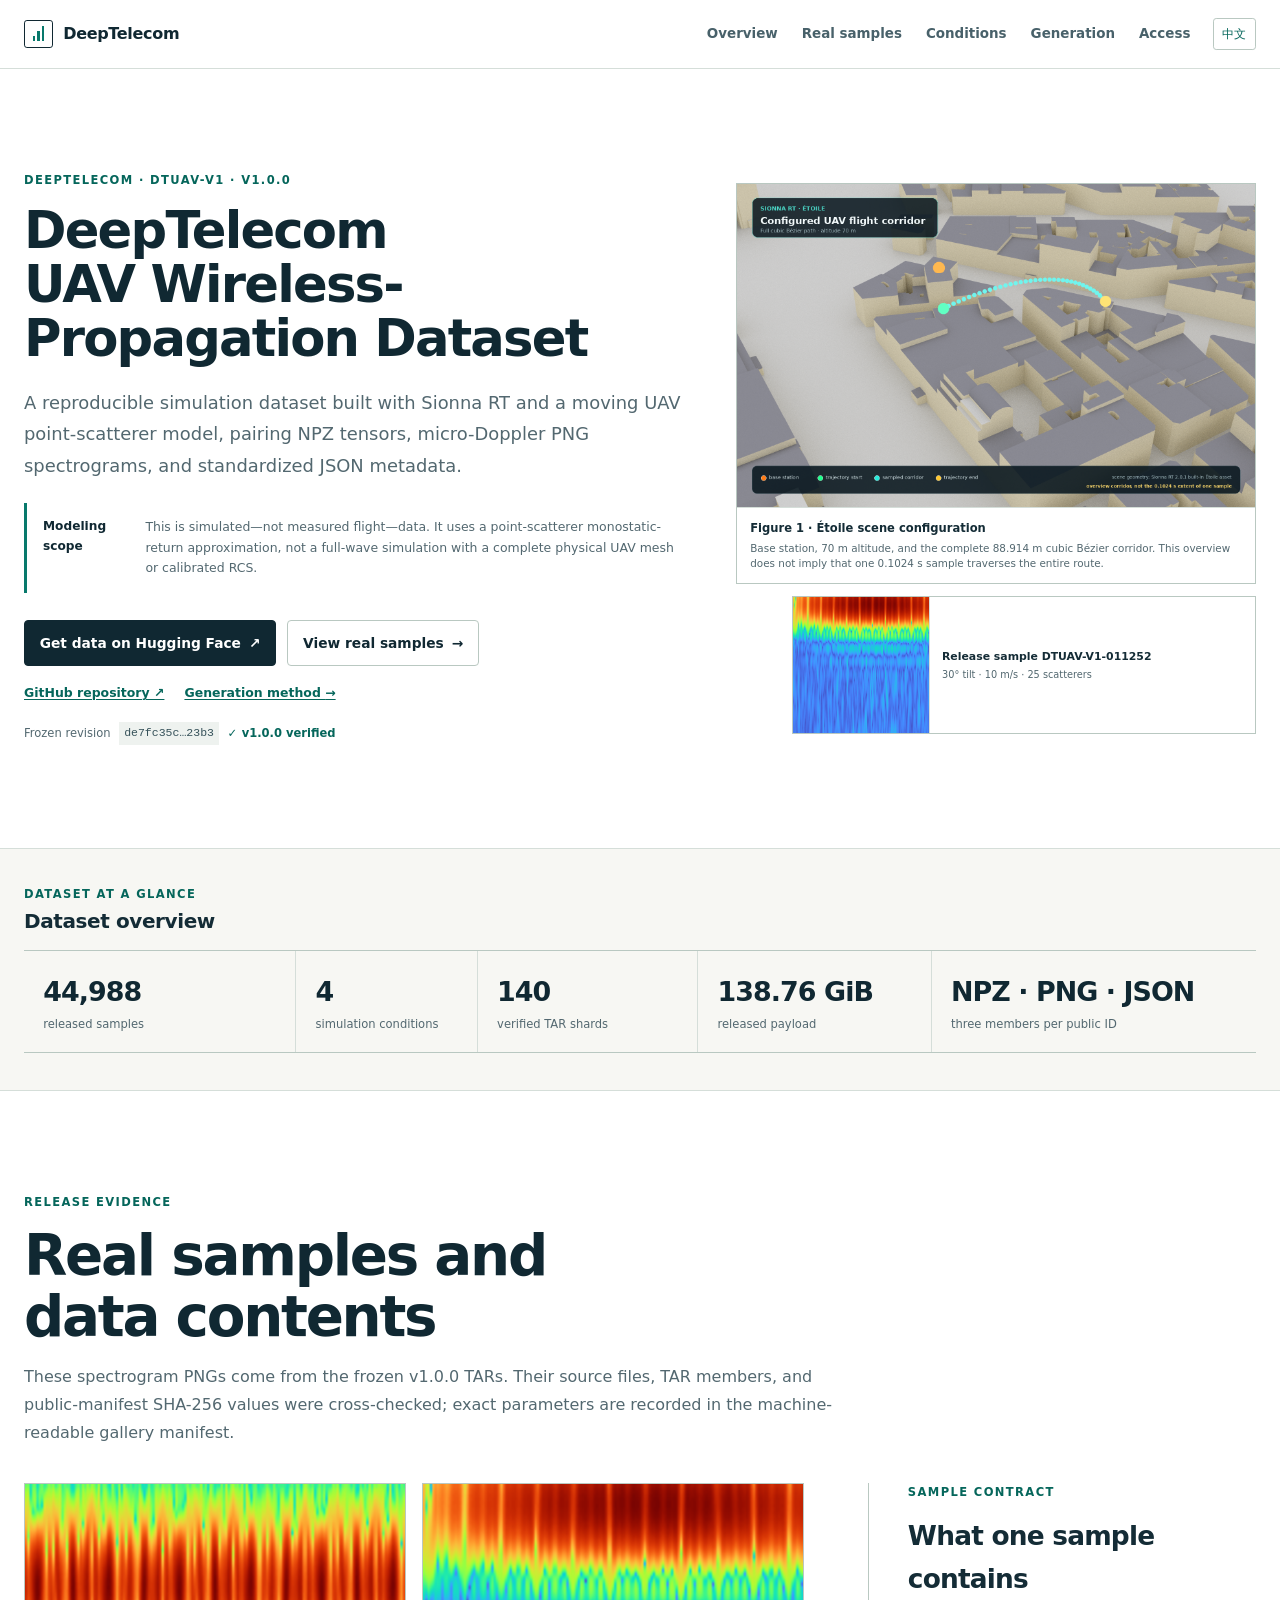
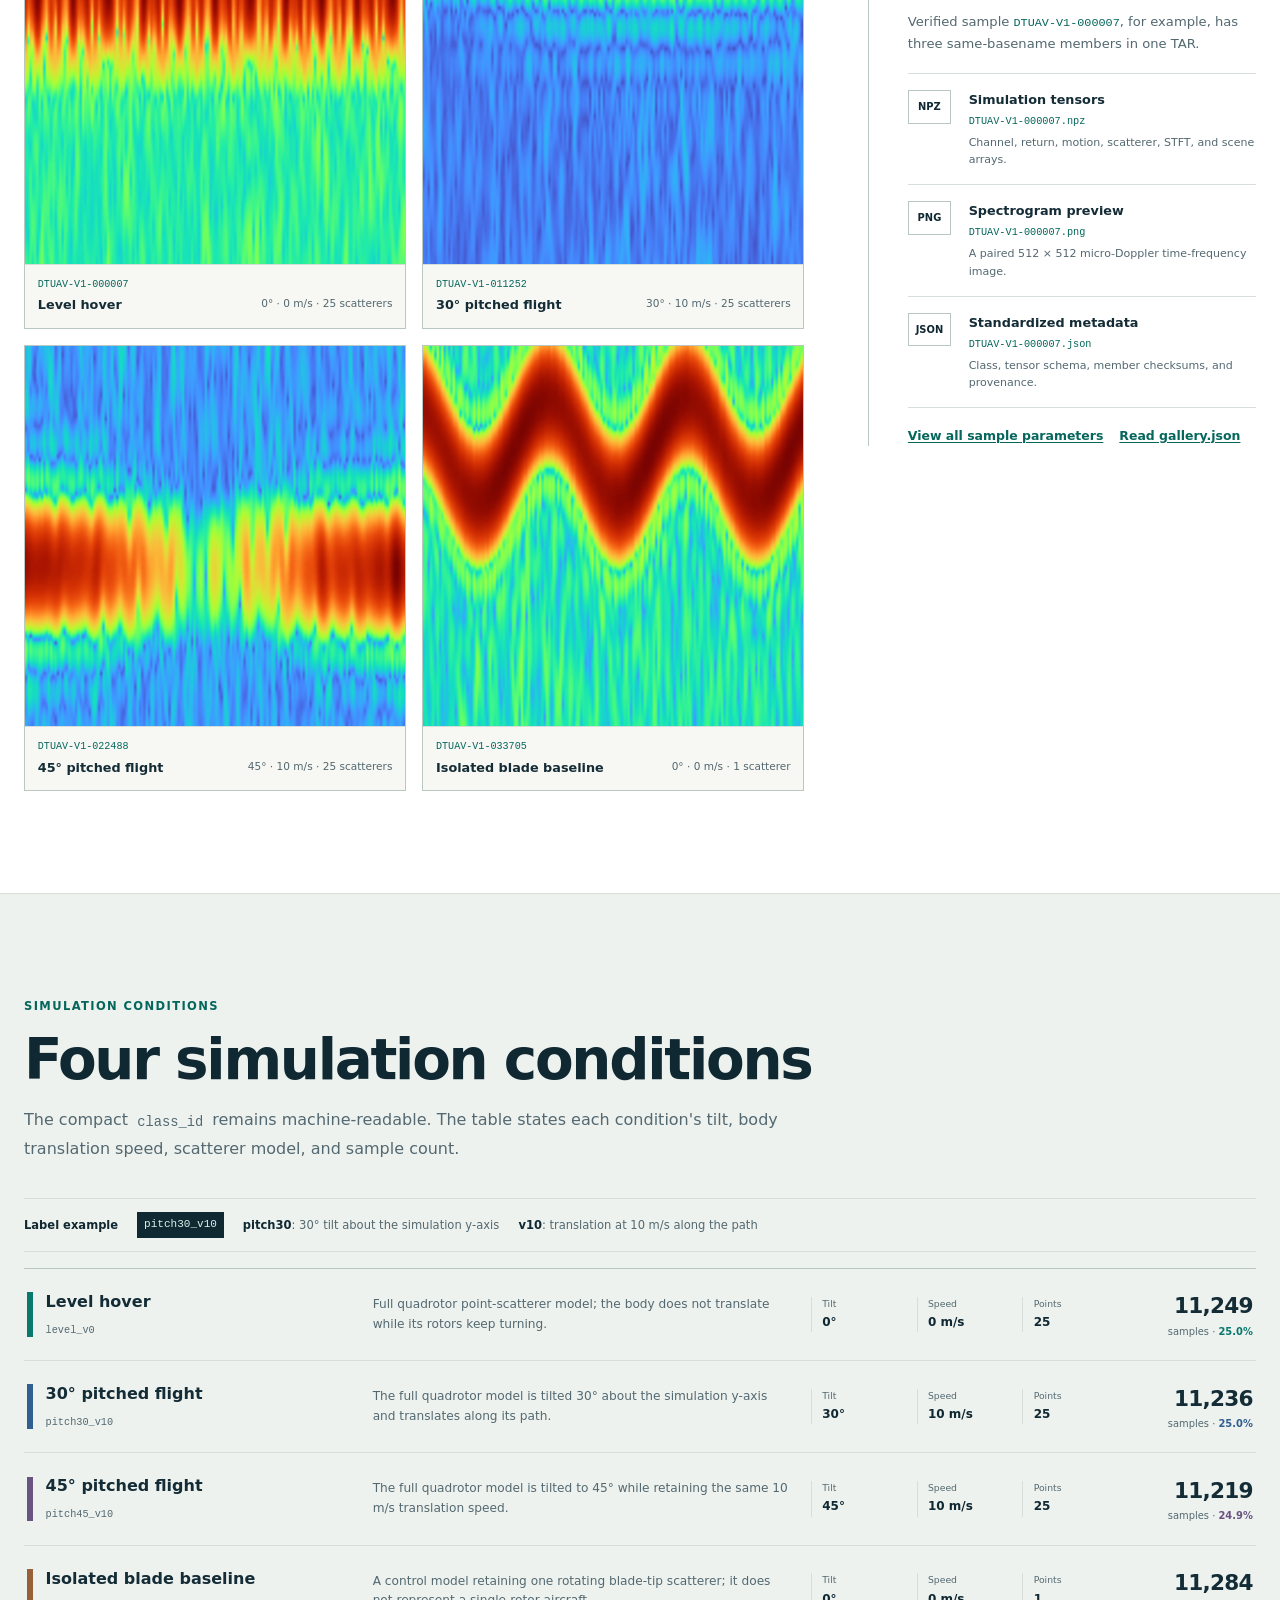
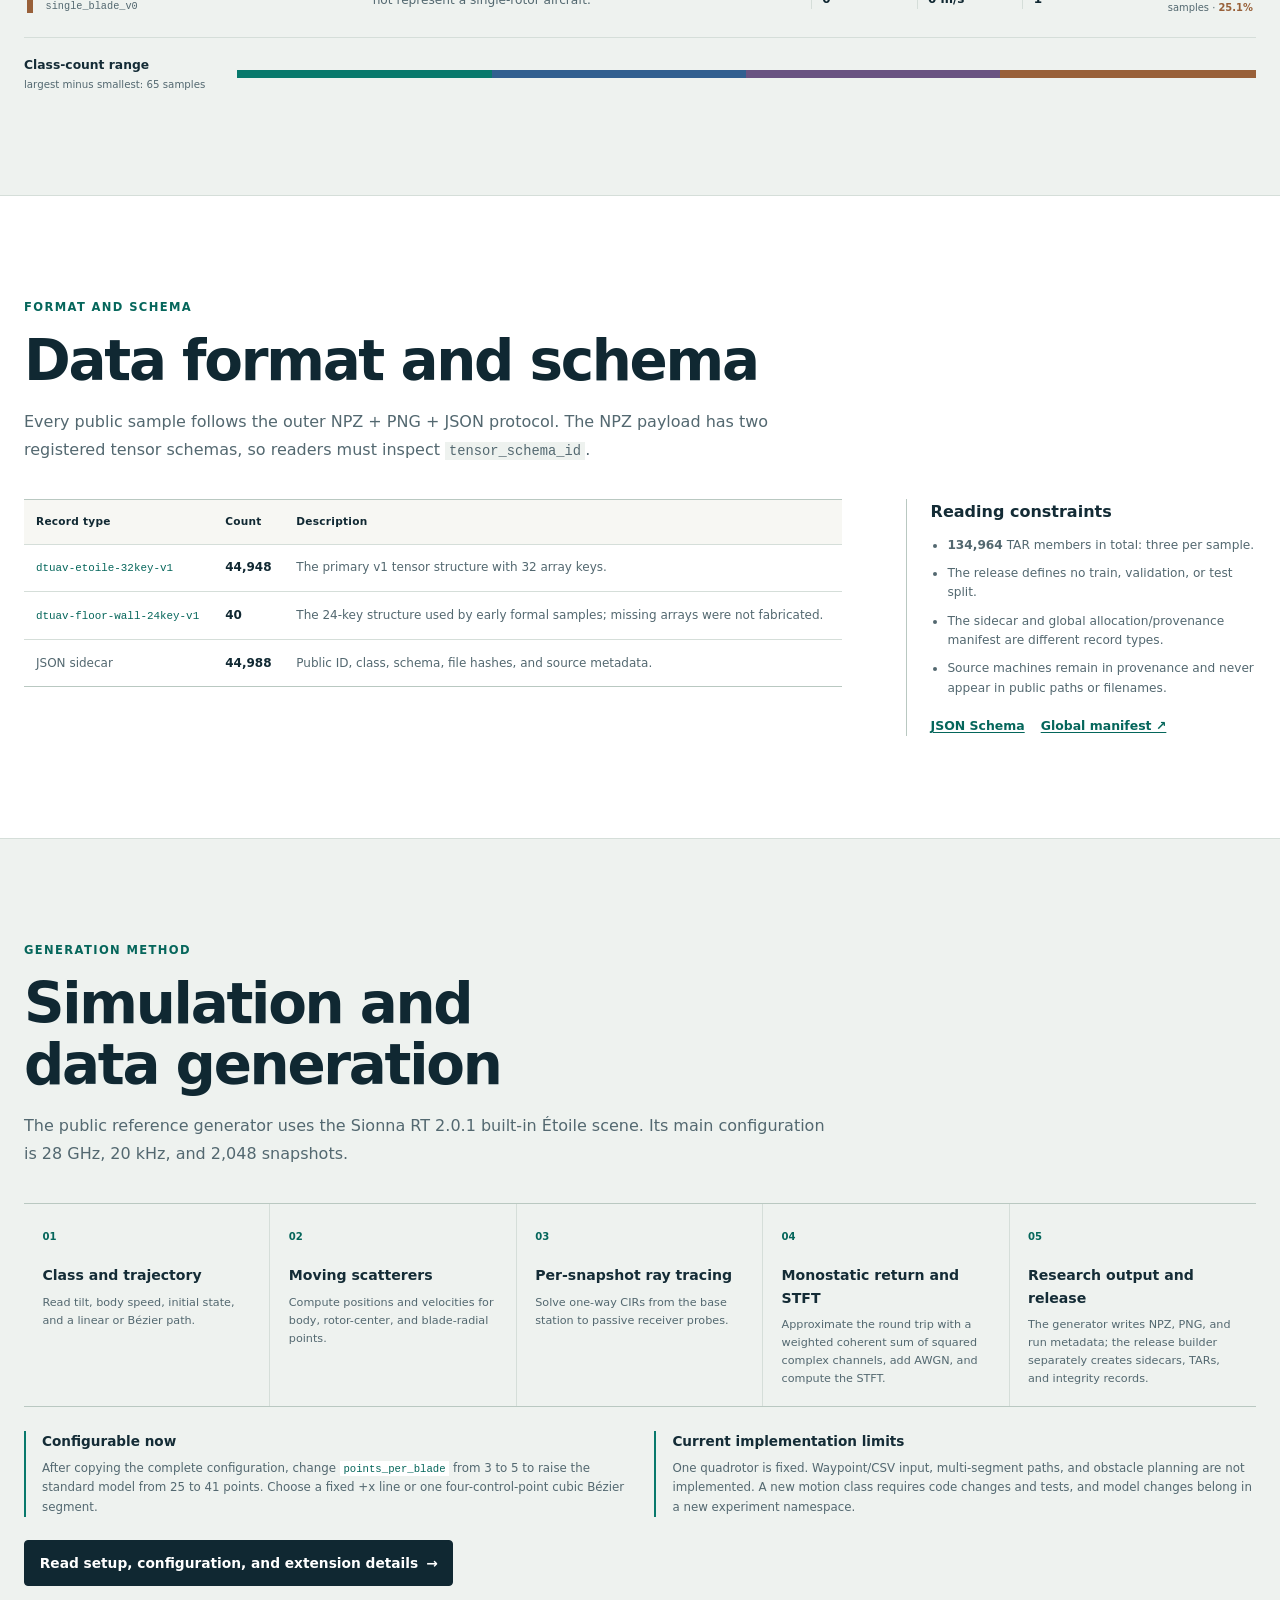
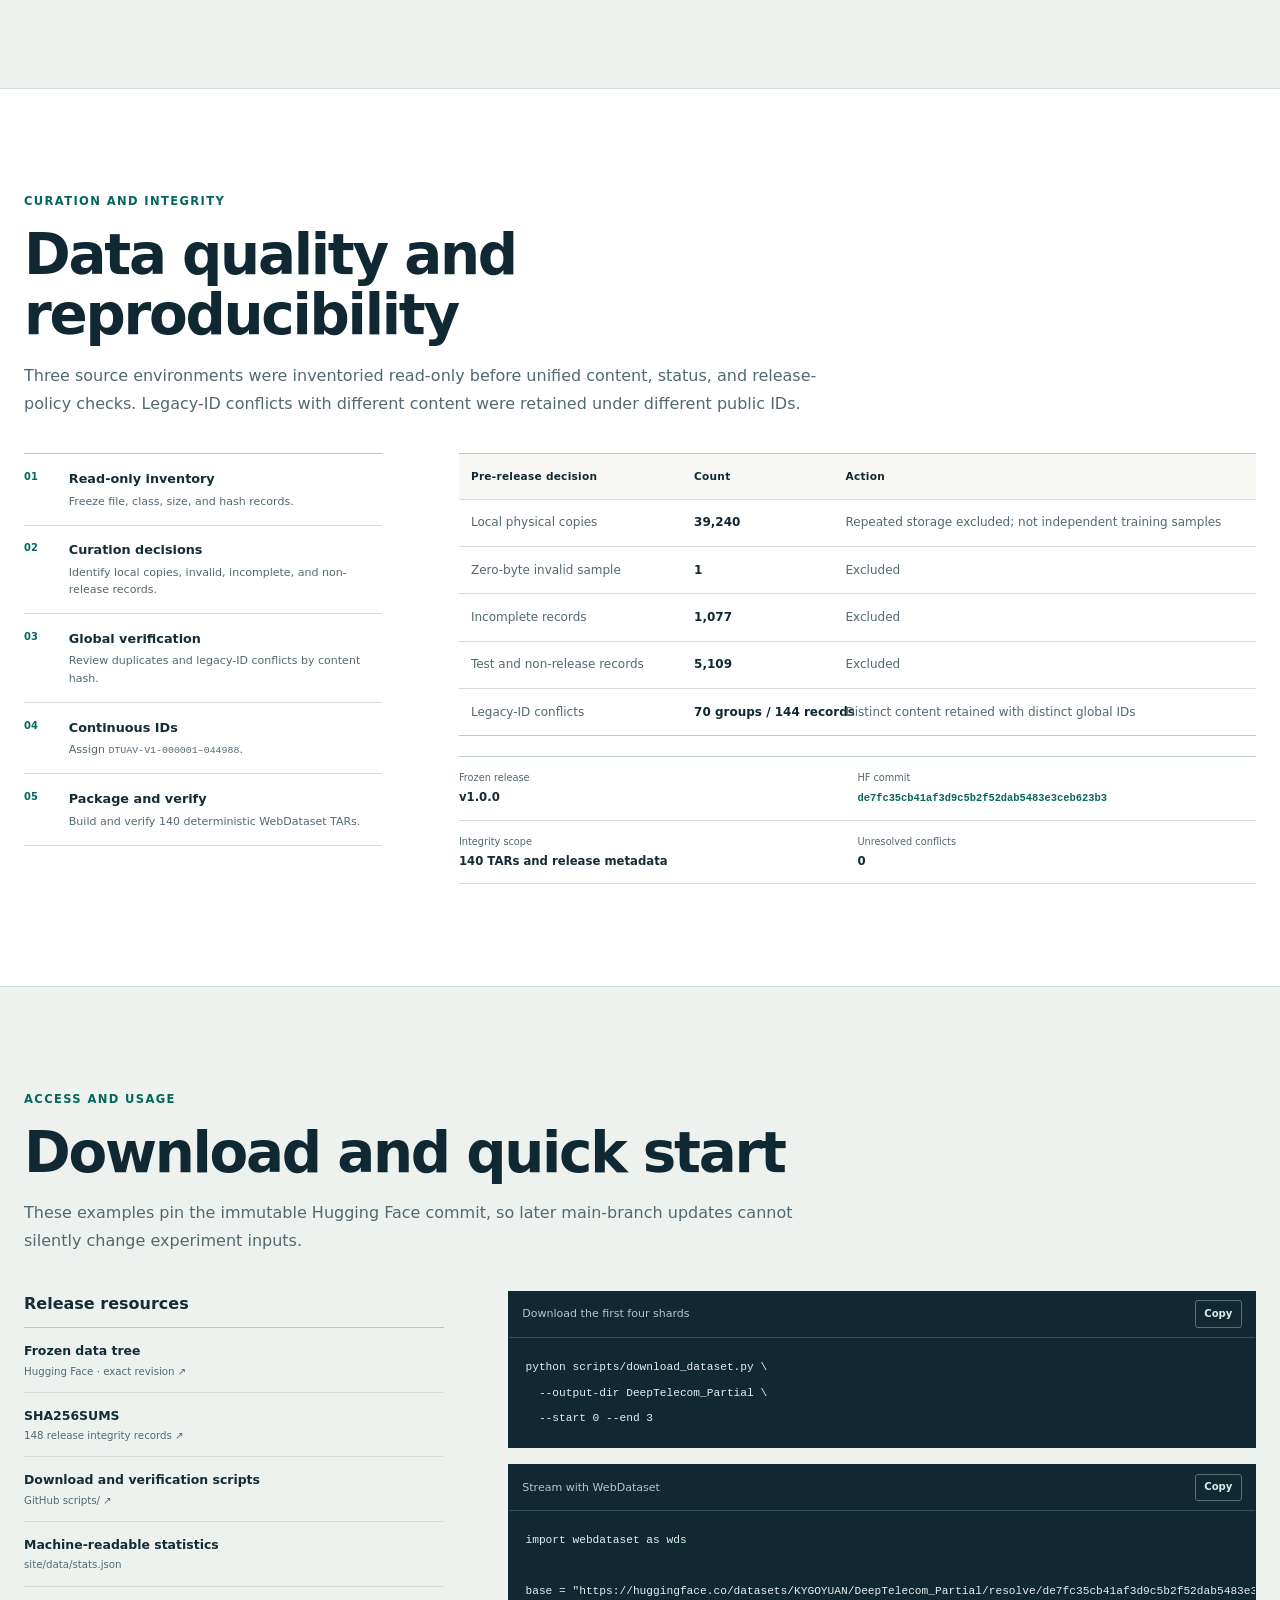
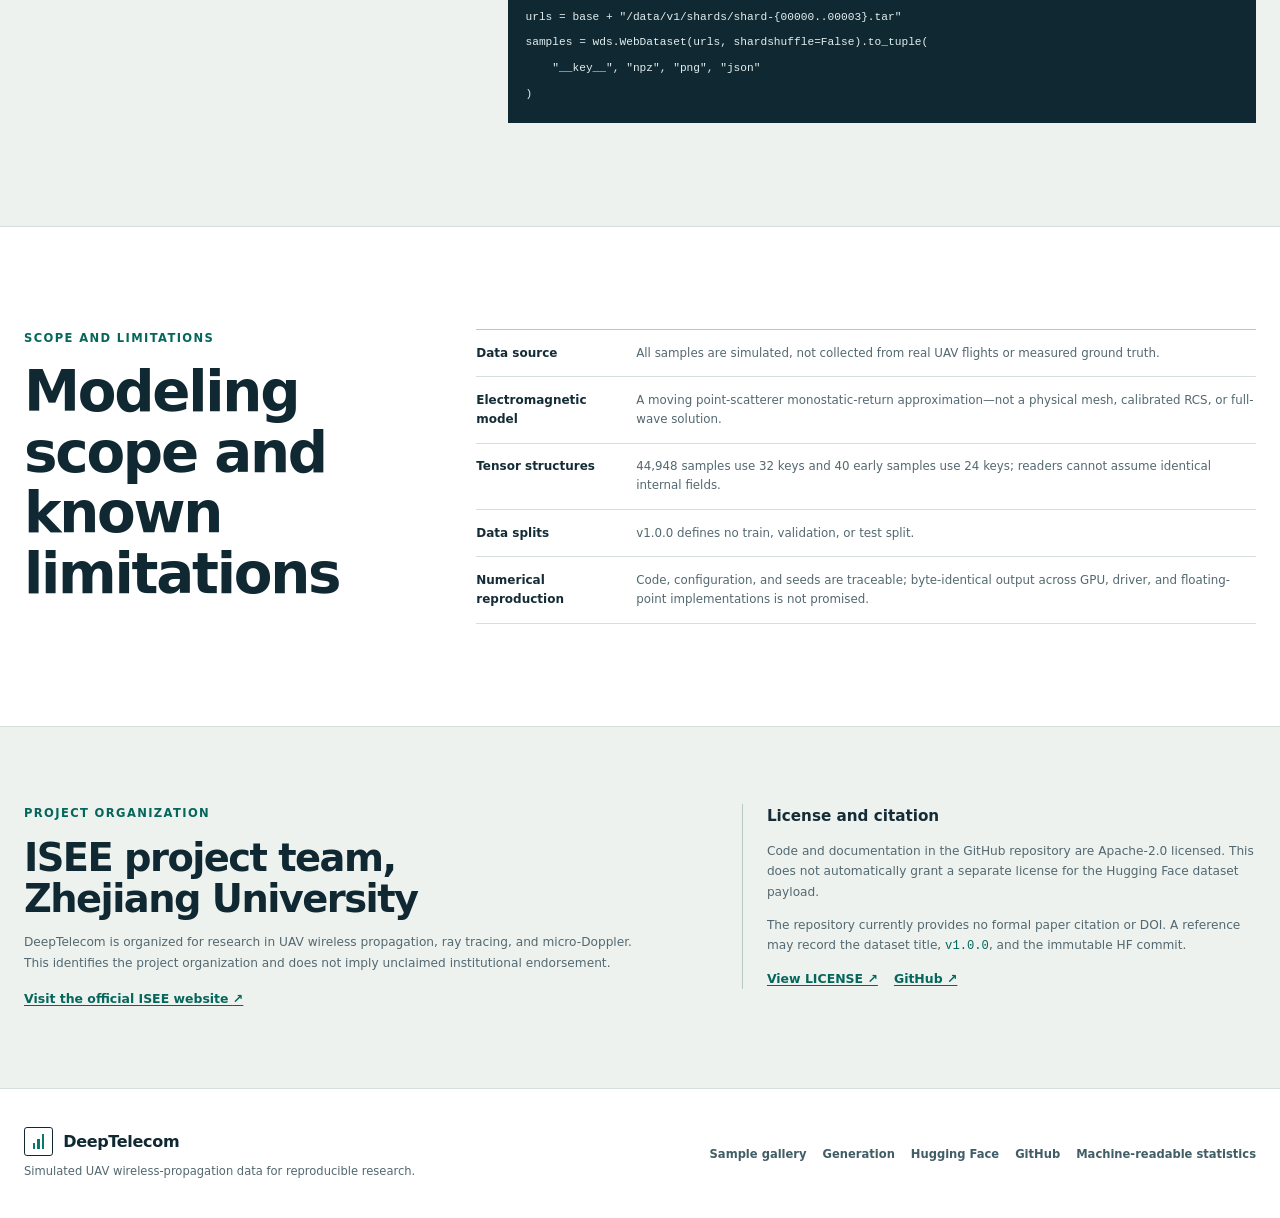
==== commit 1baf5911: "Redesign DeepTelecom research dataset site" ====
--- a/site/en/index.html
+++ b/site/en/index.html
@@ -3,14 +3,17 @@
   <head>
     <meta charset="utf-8">
     <meta name="viewport" content="width=device-width, initial-scale=1">
-    <meta name="description" content="DeepTelecom UAV Dataset v1: 44,988 traceable UAV wireless-propagation simulation samples curated and released by a team at Zhejiang University ISEE.">
+    <meta name="description" content="DeepTelecom UAV Dataset v1: 44,988 simulated UAV wireless-propagation samples with paired NPZ tensors, micro-Doppler PNGs, and standardized JSON metadata.">
     <link rel="canonical" href="https://kygoyuan2004.github.io/DeepTelecom_Partial/en/">
     <link rel="alternate" hreflang="zh-CN" href="https://kygoyuan2004.github.io/DeepTelecom_Partial/">
     <link rel="alternate" hreflang="en" href="https://kygoyuan2004.github.io/DeepTelecom_Partial/en/">
+    <link rel="alternate" hreflang="x-default" href="https://kygoyuan2004.github.io/DeepTelecom_Partial/">
+    <meta property="og:type" content="website">
     <meta property="og:title" content="DeepTelecom UAV Wireless-Propagation Dataset">
-    <meta property="og:description" content="44,988 cleaned, unified, and integrity-verified UAV wireless-propagation simulation samples.">
-    <meta property="og:image" content="https://kygoyuan2004.github.io/DeepTelecom_Partial/assets/images/samples/DTUAV-V1-033705.png">
-    <meta name="theme-color" content="#07151d">
+    <meta property="og:description" content="44,988 curated, continuously numbered, and integrity-verified simulated UAV wireless-propagation samples.">
+    <meta property="og:image" content="https://kygoyuan2004.github.io/DeepTelecom_Partial/assets/images/scenes/etoile-trajectory-overview.png">
+    <meta name="theme-color" content="#f7f7f3">
+    <link rel="icon" href="../assets/favicon.svg" type="image/svg+xml">
     <title>DeepTelecom UAV Wireless-Propagation Dataset</title>
     <link rel="stylesheet" href="../assets/css/style.css">
     <script src="../assets/js/app.js" defer></script>
@@ -25,305 +28,328 @@
           <span>DeepTelecom</span>
         </a>
         <nav aria-label="Main navigation">
-          <a href="#work">Curation</a>
+          <a href="#overview">Overview</a>
+          <a href="#samples">Real samples</a>
           <a href="#conditions">Conditions</a>
-          <a href="./gallery/">Sample gallery</a>
           <a href="./generation/">Generation</a>
-          <a href="#quickstart">Get the data</a>
+          <a href="#quickstart">Access</a>
         </nav>
         <a class="language-link" href="../" lang="zh-CN" aria-label="切换到中文">中文</a>
       </div>
     </header>
 
     <main id="main">
-      <section class="hero">
+      <section class="hero" aria-labelledby="hero-title">
         <div class="shell hero-grid">
           <div class="hero-copy">
-            <p class="eyebrow"><span class="status-dot"></span> Zhejiang University ISEE · v1.0.0</p>
-            <h1>Turning scattered UAV propagation simulations into <span>one reproducible dataset.</span></h1>
-            <p class="lede">
-              Three compute environments produced a large collection of distributed ray-tracing outputs. We inventoried them read-only, removed physical copies, audited ID conflicts, assigned one public namespace, packaged a standard sample contract, and verified every shard—yielding 44,988 traceable samples.
-            </p>
-            <div class="hero-tags">
-              <span>Ray-tracing simulation</span>
-              <span>One public namespace</span>
-              <span>Immutable, verifiable release</span>
+            <p class="eyebrow">DeepTelecom · DTUAV-V1 · v1.0.0</p>
+            <h1 id="hero-title">DeepTelecom UAV Wireless-Propagation Dataset</h1>
+            <p class="lede">A reproducible simulation dataset built with Sionna RT and a moving UAV point-scatterer model, pairing NPZ tensors, micro-Doppler PNG spectrograms, and standardized JSON metadata.</p>
+            <div class="model-boundary" role="note" aria-label="Modeling scope">
+              <strong>Modeling scope</strong>
+              <span>This is simulated—not measured flight—data. It uses a point-scatterer monostatic-return approximation, not a full-wave simulation with a complete physical UAV mesh or calibrated RCS.</span>
             </div>
             <div class="actions">
-              <a class="button primary" href="https://huggingface.co/datasets/KYGOYUAN/DeepTelecom_Partial/tree/de7fc35cb41af3d9c5b2f52dab5483e3ceb623b3" rel="noreferrer">Get it on Hugging Face <span aria-hidden="true">↗</span></a>
-              <a class="button secondary" href="./gallery/">Explore real spectrograms <span aria-hidden="true">→</span></a>
-            </div>
-            <div class="release-line">
-              <span>Pinned release</span><code>de7fc35c…23b3</code><span class="verified-label">Verified</span>
-            </div>
-          </div>
-
-          <div class="release-visual" role="img" aria-label="Three source inventories are audited, standardized, and hash-verified into one DTUAV-V1 dataset">
-            <div class="visual-glow"></div>
-            <div class="visual-topline"><span>Distributed outputs</span><span>3 read-only inventories</span></div>
-            <div class="source-stack" aria-hidden="true">
-              <div class="source-node"><b>01</b><span>sample outputs</span><i></i></div>
-              <div class="source-node"><b>02</b><span>sample outputs</span><i></i></div>
-              <div class="source-node"><b>03</b><span>sample outputs</span><i></i></div>
-            </div>
-            <div class="pipeline-node" aria-hidden="true"><span>Audit</span><i></i><span>Normalize</span><i></i><span>Hash</span></div>
-            <div class="release-node">
-              <div class="release-node-head"><span>Unified release</span><b>v1.0.0</b></div>
-              <strong>DTUAV-V1</strong>
-              <p>000001 <span aria-hidden="true">→</span> 044988</p>
-              <div class="member-chips"><span>NPZ</span><span>PNG</span><span>JSON</span></div>
-              <small><i></i> 140 verified WebDataset shards</small>
-            </div>
-          </div>
-        </div>
-      </section>
-
-      <section class="stats-band" aria-label="Dataset overview">
-        <div class="shell stats-grid">
-          <article><strong data-stat="samples">44,988</strong><span>released samples</span></article>
-          <article><strong>4</strong><span>well-balanced conditions</span></article>
-          <article><strong data-stat="shards">140</strong><span>verified data shards</span></article>
-          <article><strong data-stat="size">138.76 GiB</strong><span>released payload</span></article>
-        </div>
-      </section>
-
-      <section class="section section-dark work-section" id="work">
-        <div class="shell">
-          <div class="section-heading on-dark">
-            <p class="kicker">What we did</p>
-            <h2>More than uploading files:<br>we built an auditable data path.</h2>
-            <p>The public dataset is no longer divided by compute device. Source provenance remains in the manifest, while every sample shares one ID and shard namespace.</p>
-          </div>
-
-          <ol class="process-grid">
-            <li><span class="step-number">01</span><div><h3>Read-only inventory</h3><p>Scanned three compute environments and froze file, status, class, size, and hash inventories.</p></div></li>
-            <li><span class="step-number">02</span><div><h3>Curation decisions</h3><p>Separated formal samples from local copies, incomplete outputs, test runs, and invalid files.</p></div></li>
-            <li><span class="step-number">03</span><div><h3>Global audit</h3><p>Deduplicated by content hash and reviewed records that reused an old ID but contained different data.</p></div></li>
-            <li><span class="step-number">04</span><div><h3>One sample contract</h3><p>Assigned continuous public IDs and paired every sample as NPZ + PNG + JSON.</p></div></li>
-            <li><span class="step-number">05</span><div><h3>Package and publish</h3><p>Built 140 deterministic TARs and verified SHA-256, LFS objects, and the commit chain shard by shard.</p></div></li>
+              <a class="button primary" href="https://huggingface.co/datasets/KYGOYUAN/DeepTelecom_Partial/tree/de7fc35cb41af3d9c5b2f52dab5483e3ceb623b3" rel="noreferrer">Get data on Hugging Face <span aria-hidden="true">↗</span></a>
+              <a class="button secondary" href="./gallery/">View real samples <span aria-hidden="true">→</span></a>
+            </div>
+            <div class="hero-text-links" role="group" aria-label="Project resources">
+              <a href="https://github.com/kygoyuan2004/DeepTelecom_Partial" rel="noreferrer">GitHub repository <span aria-hidden="true">↗</span></a>
+              <a href="./generation/">Generation method <span aria-hidden="true">→</span></a>
+            </div>
+            <p class="release-line"><span>Frozen revision</span><code>de7fc35c…23b3</code><span class="verified-label">v1.0.0 verified</span></p>
+          </div>
+
+          <div class="hero-evidence">
+            <figure class="research-figure scene-figure">
+              <picture>
+                <source srcset="../assets/images/scenes/etoile-trajectory-overview.webp" type="image/webp">
+                <img src="../assets/images/scenes/etoile-trajectory-overview.png" width="1600" height="1000" alt="Base station and complete cubic Bézier UAV flight corridor in the Sionna RT Étoile city scene" fetchpriority="high" decoding="async">
+              </picture>
+              <figcaption><strong>Figure 1 · Étoile scene configuration</strong><span>Base station, 70 m altitude, and the complete 88.914 m cubic Bézier corridor. This overview does not imply that one 0.1024 s sample traverses the entire route.</span></figcaption>
+            </figure>
+            <figure class="research-figure hero-spectrum">
+              <img src="../assets/images/samples/DTUAV-V1-011252.png" width="512" height="512" alt="Micro-Doppler spectrogram for verified 30-degree pitched-flight sample DTUAV-V1-011252" decoding="async">
+              <figcaption><strong>Release sample DTUAV-V1-011252</strong><span>30° tilt · 10 m/s · 25 scatterers</span></figcaption>
+            </figure>
+          </div>
+        </div>
+      </section>
+
+      <section class="dataset-overview" id="overview" aria-labelledby="overview-title">
+        <div class="shell">
+          <div class="overview-heading">
+            <p class="kicker">Dataset at a glance</p>
+            <h2 id="overview-title">Dataset overview</h2>
+          </div>
+          <dl class="metric-grid">
+            <div><dt data-stat="samples">44,988</dt><dd>released samples</dd></div>
+            <div><dt>4</dt><dd>simulation conditions</dd></div>
+            <div><dt data-stat="shards">140</dt><dd>verified TAR shards</dd></div>
+            <div><dt data-stat="size">138.76 GiB</dt><dd>released payload</dd></div>
+            <div><dt>NPZ · PNG · JSON</dt><dd>three members per public ID</dd></div>
+          </dl>
+        </div>
+      </section>
+
+      <section class="section sample-section" id="samples" aria-labelledby="samples-title">
+        <div class="shell">
+          <div class="section-heading">
+            <p class="kicker">Release evidence</p>
+            <h2 id="samples-title">Real samples and data contents</h2>
+            <p>These spectrogram PNGs come from the frozen v1.0.0 TARs. Their source files, TAR members, and public-manifest SHA-256 values were cross-checked; exact parameters are recorded in the machine-readable gallery manifest.</p>
+          </div>
+
+          <div class="sample-content-grid">
+            <div class="preview-grid" id="sample-previews" role="group" aria-label="Verified samples from all four conditions">
+              <figure class="sample-preview">
+                <a href="./gallery/"><img src="../assets/images/samples/DTUAV-V1-000007.png" width="512" height="512" loading="lazy" alt="Micro-Doppler spectrogram for level-hover sample DTUAV-V1-000007"></a>
+                <figcaption><code>DTUAV-V1-000007</code><strong>Level hover</strong><span>0° · 0 m/s · 25 scatterers</span></figcaption>
+              </figure>
+              <figure class="sample-preview">
+                <a href="./gallery/"><img src="../assets/images/samples/DTUAV-V1-011252.png" width="512" height="512" loading="lazy" alt="Micro-Doppler spectrogram for 30-degree pitched-flight sample DTUAV-V1-011252"></a>
+                <figcaption><code>DTUAV-V1-011252</code><strong>30° pitched flight</strong><span>30° · 10 m/s · 25 scatterers</span></figcaption>
+              </figure>
+              <figure class="sample-preview">
+                <a href="./gallery/"><img src="../assets/images/samples/DTUAV-V1-022488.png" width="512" height="512" loading="lazy" alt="Micro-Doppler spectrogram for 45-degree pitched-flight sample DTUAV-V1-022488"></a>
+                <figcaption><code>DTUAV-V1-022488</code><strong>45° pitched flight</strong><span>45° · 10 m/s · 25 scatterers</span></figcaption>
+              </figure>
+              <figure class="sample-preview">
+                <a href="./gallery/"><img src="../assets/images/samples/DTUAV-V1-033705.png" width="512" height="512" loading="lazy" alt="Micro-Doppler spectrogram for isolated-blade baseline sample DTUAV-V1-033705"></a>
+                <figcaption><code>DTUAV-V1-033705</code><strong>Isolated blade baseline</strong><span>0° · 0 m/s · 1 scatterer</span></figcaption>
+              </figure>
+            </div>
+
+            <aside class="sample-contract" aria-labelledby="contract-title">
+              <p class="kicker">Sample contract</p>
+              <h3 id="contract-title">What one sample contains</h3>
+              <p>Verified sample <code>DTUAV-V1-000007</code>, for example, has three same-basename members in one TAR.</p>
+              <ol class="member-list">
+                <li><span class="file-extension">NPZ</span><div><strong>Simulation tensors</strong><code>DTUAV-V1-000007.npz</code><p>Channel, return, motion, scatterer, STFT, and scene arrays.</p></div></li>
+                <li><span class="file-extension">PNG</span><div><strong>Spectrogram preview</strong><code>DTUAV-V1-000007.png</code><p>A paired 512 × 512 micro-Doppler time-frequency image.</p></div></li>
+                <li><span class="file-extension">JSON</span><div><strong>Standardized metadata</strong><code>DTUAV-V1-000007.json</code><p>Class, tensor schema, member checksums, and provenance.</p></div></li>
+              </ol>
+              <div class="contract-links">
+                <a href="./gallery/">View all sample parameters</a>
+                <a href="../data/gallery.json">Read gallery.json</a>
+              </div>
+            </aside>
+          </div>
+        </div>
+      </section>
+
+      <section class="section conditions-section section-alt" id="conditions" aria-labelledby="conditions-title">
+        <div class="shell">
+          <div class="section-heading">
+            <p class="kicker">Simulation conditions</p>
+            <h2 id="conditions-title">Four simulation conditions</h2>
+            <p>The compact <code>class_id</code> remains machine-readable. The table states each condition's tilt, body translation speed, scatterer model, and sample count.</p>
+          </div>
+
+          <div class="label-decoder" role="note" aria-label="Explanation of the pitch30_v10 label">
+            <span>Label example</span><code>pitch30_v10</code>
+            <span><strong>pitch30</strong>: 30° tilt about the simulation y-axis</span>
+            <span><strong>v10</strong>: translation at 10 m/s along the path</span>
+          </div>
+
+          <div class="condition-table" id="class-list">
+            <article class="condition-row level-card">
+              <div class="condition-name"><span class="condition-swatch" aria-hidden="true"></span><div><h3>Level hover</h3><code>level_v0</code></div></div>
+              <p>Full quadrotor point-scatterer model; the body does not translate while its rotors keep turning.</p>
+              <dl><div><dt>Tilt</dt><dd>0°</dd></div><div><dt>Speed</dt><dd>0 m/s</dd></div><div><dt>Points</dt><dd>25</dd></div></dl>
+              <div class="condition-count"><strong data-class-count="level_v0">11,249</strong><span>samples · <b data-class-share="level_v0">25.0%</b></span></div>
+            </article>
+            <article class="condition-row pitch30-card">
+              <div class="condition-name"><span class="condition-swatch" aria-hidden="true"></span><div><h3>30° pitched flight</h3><code>pitch30_v10</code></div></div>
+              <p>The full quadrotor model is tilted 30° about the simulation y-axis and translates along its path.</p>
+              <dl><div><dt>Tilt</dt><dd>30°</dd></div><div><dt>Speed</dt><dd>10 m/s</dd></div><div><dt>Points</dt><dd>25</dd></div></dl>
+              <div class="condition-count"><strong data-class-count="pitch30_v10">11,236</strong><span>samples · <b data-class-share="pitch30_v10">25.0%</b></span></div>
+            </article>
+            <article class="condition-row pitch45-card">
+              <div class="condition-name"><span class="condition-swatch" aria-hidden="true"></span><div><h3>45° pitched flight</h3><code>pitch45_v10</code></div></div>
+              <p>The full quadrotor model is tilted to 45° while retaining the same 10 m/s translation speed.</p>
+              <dl><div><dt>Tilt</dt><dd>45°</dd></div><div><dt>Speed</dt><dd>10 m/s</dd></div><div><dt>Points</dt><dd>25</dd></div></dl>
+              <div class="condition-count"><strong data-class-count="pitch45_v10">11,219</strong><span>samples · <b data-class-share="pitch45_v10">24.9%</b></span></div>
+            </article>
+            <article class="condition-row blade-card">
+              <div class="condition-name"><span class="condition-swatch" aria-hidden="true"></span><div><h3>Isolated blade baseline</h3><code>single_blade_v0</code></div></div>
+              <p>A control model retaining one rotating blade-tip scatterer; it does not represent a single-rotor aircraft.</p>
+              <dl><div><dt>Tilt</dt><dd>0°</dd></div><div><dt>Speed</dt><dd>0 m/s</dd></div><div><dt>Points</dt><dd>1</dd></div></dl>
+              <div class="condition-count"><strong data-class-count="single_blade_v0">11,284</strong><span>samples · <b data-class-share="single_blade_v0">25.1%</b></span></div>
+            </article>
+          </div>
+
+          <div class="balance-panel">
+            <div><strong>Class-count range</strong><span>largest minus smallest: 65 samples</span></div>
+            <div class="stacked-bar" role="img" aria-label="Each condition accounts for approximately one quarter of the dataset">
+              <i class="level" data-class-width="level_v0"></i><i class="pitch30" data-class-width="pitch30_v10"></i><i class="pitch45" data-class-width="pitch45_v10"></i><i class="blade" data-class-width="single_blade_v0"></i>
+            </div>
+          </div>
+        </div>
+      </section>
+
+      <section class="section format-section" id="contract" aria-labelledby="format-title">
+        <div class="shell">
+          <div class="section-heading">
+            <p class="kicker">Format and schema</p>
+            <h2 id="format-title">Data format and schema</h2>
+            <p>Every public sample follows the outer NPZ + PNG + JSON protocol. The NPZ payload has two registered tensor schemas, so readers must inspect <code>tensor_schema_id</code>.</p>
+          </div>
+          <div class="format-layout">
+            <div class="table-wrap">
+              <table class="data-table">
+                <thead><tr><th>Record type</th><th>Count</th><th>Description</th></tr></thead>
+                <tbody>
+                  <tr><td><code>dtuav-etoile-32key-v1</code></td><td>44,948</td><td>The primary v1 tensor structure with 32 array keys.</td></tr>
+                  <tr><td><code>dtuav-floor-wall-24key-v1</code></td><td>40</td><td>The 24-key structure used by early formal samples; missing arrays were not fabricated.</td></tr>
+                  <tr><td>JSON sidecar</td><td>44,988</td><td>Public ID, class, schema, file hashes, and source metadata.</td></tr>
+                </tbody>
+              </table>
+            </div>
+            <div class="format-notes">
+              <h3>Reading constraints</h3>
+              <ul>
+                <li><strong data-stat="members">134,964</strong> TAR members in total: three per sample.</li>
+                <li>The release defines no train, validation, or test split.</li>
+                <li>The sidecar and global allocation/provenance manifest are different record types.</li>
+                <li>Source machines remain in provenance and never appear in public paths or filenames.</li>
+              </ul>
+              <div class="inline-links"><a href="../schemas/sample-v1.schema.json">JSON Schema</a><a href="https://huggingface.co/datasets/KYGOYUAN/DeepTelecom_Partial/blob/de7fc35cb41af3d9c5b2f52dab5483e3ceb623b3/manifests/v1/all_samples.jsonl.gz" rel="noreferrer">Global manifest ↗</a></div>
+            </div>
+          </div>
+        </div>
+      </section>
+
+      <section class="section method-section section-alt" id="method" aria-labelledby="method-title">
+        <div class="shell">
+          <div class="section-heading">
+            <p class="kicker">Generation method</p>
+            <h2 id="method-title">Simulation and data generation</h2>
+            <p>The public reference generator uses the Sionna RT 2.0.1 built-in Étoile scene. Its main configuration is 28 GHz, 20 kHz, and 2,048 snapshots.</p>
+          </div>
+          <ol class="method-steps">
+            <li><span>01</span><h3>Class and trajectory</h3><p>Read tilt, body speed, initial state, and a linear or Bézier path.</p></li>
+            <li><span>02</span><h3>Moving scatterers</h3><p>Compute positions and velocities for body, rotor-center, and blade-radial points.</p></li>
+            <li><span>03</span><h3>Per-snapshot ray tracing</h3><p>Solve one-way CIRs from the base station to passive receiver probes.</p></li>
+            <li><span>04</span><h3>Monostatic return and STFT</h3><p>Approximate the round trip with a weighted coherent sum of squared complex channels, add AWGN, and compute the STFT.</p></li>
+            <li><span>05</span><h3>Research output and release</h3><p>The generator writes NPZ, PNG, and run metadata; the release builder separately creates sidecars, TARs, and integrity records.</p></li>
           </ol>
-
-          <div class="audit-grid">
-            <article class="audit-card excluded-card">
-              <p class="audit-label"><span aria-hidden="true">−</span> Excluded before release</p>
-              <strong>Only physical copies, non-release records, and unusable outputs were removed</strong>
-              <div class="audit-metrics">
-                <div><b>39,240</b><span>local physical copies</span></div>
-                <div><b>1</b><span>zero-byte invalid sample</span></div>
-                <div><b>1,077</b><span>incomplete records</span></div>
-                <div><b>5,109</b><span>test and non-release records</span></div>
-              </div>
-              <p class="fine-print">The 39,240 count refers to repeated local storage of the same data—not 39,240 independent training samples being discarded.</p>
-            </article>
-
-            <article class="audit-card retained-card">
-              <p class="audit-label"><span aria-hidden="true">+</span> Carefully retained</p>
-              <strong>Every valid sample with distinct content was preserved</strong>
-              <div class="conflict-number"><b>70</b><span>groups of legacy-ID conflicts<br><small>144 distinct records in total</small></span></div>
-              <p>These records reused legacy IDs but did not contain the same data. We assigned separate global IDs instead of silently overwriting or deleting them.</p>
-              <div class="audit-status"><span><i></i> Cross-source duplicates among frozen candidates: 0</span><span><i></i> Unresolved conflicts: 0</span></div>
-            </article>
-          </div>
-        </div>
-      </section>
-
-      <section class="section conditions-section" id="conditions">
-        <div class="shell">
-          <div class="section-heading">
-            <p class="kicker">Four simulation conditions</p>
-            <h2>Keep the machine labels,<br>but explain what they mean.</h2>
-            <p>The compact labels remain available as <code>class_id</code> values. The site also explains the generator's tilt angle, body translation speed, and scatterer model.</p>
-          </div>
-
-          <div class="label-decoder">
-            <span>Read the label</span><code>pitch30_v10</code>
-            <div><b>pitch30</b><small>30° tilt about the simulation y-axis</small></div><i aria-hidden="true">+</i>
-            <div><b>v10</b><small>body translation at 10 m/s along its path</small></div>
-          </div>
-
-          <div class="condition-grid" id="class-list">
-            <article class="condition-card level-card" data-class-id="level_v0">
-              <div class="condition-topline"><code>level_v0</code><span data-class-share="level_v0">25.0%</span></div>
-              <div class="attitude-figure" aria-hidden="true"><div class="reference-line"></div><div class="uav-silhouette level"></div><span>0°</span></div>
-              <h3>Level hover</h3>
-              <p>A full quadrotor point-scatterer model at 0° body tilt and 0 m/s translation. Its rotors still spin, so this is not a completely static target.</p>
-              <div class="condition-specs"><span>0° tilt</span><span>0 m/s</span><span>25 scatterers</span></div>
-              <div class="condition-count"><strong data-class-count="level_v0">11,249</strong><span>samples</span></div>
-            </article>
-
-            <article class="condition-card pitch30-card" data-class-id="pitch30_v10">
-              <div class="condition-topline"><code>pitch30_v10</code><span data-class-share="pitch30_v10">25.0%</span></div>
-              <div class="attitude-figure" aria-hidden="true"><div class="reference-line"></div><div class="uav-silhouette pitch-30"></div><span>30°</span></div>
-              <h3>30° pitched flight</h3>
-              <p>The full quadrotor model is tilted 30° about the simulation y-axis and translates along its path at 10 m/s (36 km/h), exposing the combined effects of attitude and motion.</p>
-              <div class="condition-specs"><span>30° tilt</span><span>10 m/s</span><span>25 scatterers</span></div>
-              <div class="condition-count"><strong data-class-count="pitch30_v10">11,236</strong><span>samples</span></div>
-            </article>
-
-            <article class="condition-card pitch45-card" data-class-id="pitch45_v10">
-              <div class="condition-topline"><code>pitch45_v10</code><span data-class-share="pitch45_v10">24.9%</span></div>
-              <div class="attitude-figure" aria-hidden="true"><div class="reference-line"></div><div class="uav-silhouette pitch-45"></div><span>45°</span></div>
-              <h3>45° pitched flight</h3>
-              <p>At the same 10 m/s translation speed, the full quadrotor model is tilted to 45° for comparisons under a larger attitude change.</p>
-              <div class="condition-specs"><span>45° tilt</span><span>10 m/s</span><span>25 scatterers</span></div>
-              <div class="condition-count"><strong data-class-count="pitch45_v10">11,219</strong><span>samples</span></div>
-            </article>
-
-            <article class="condition-card blade-card" data-class-id="single_blade_v0">
-              <div class="condition-topline"><code>single_blade_v0</code><span data-class-share="single_blade_v0">25.1%</span></div>
-              <div class="attitude-figure blade-figure" aria-hidden="true"><div class="blade-orbit"><i></i></div><span>1 blade tip</span></div>
-              <h3>Isolated blade baseline</h3>
-              <p>A control condition with only one rotating blade-tip scatterer, designed to isolate blade effects. It is not a “single-rotor UAV,” and its center does not translate.</p>
-              <div class="condition-specs"><span>0° tilt</span><span>0 m/s</span><span>1 scatterer</span></div>
-              <div class="condition-count"><strong data-class-count="single_blade_v0">11,284</strong><span>samples</span></div>
-            </article>
-          </div>
-
-          <div class="balance-panel">
-            <div class="balance-copy"><strong>Highly balanced classes</strong><span>The largest and smallest conditions differ by only 65 samples.</span></div>
-            <div class="stacked-bar" role="img" aria-label="Each of the four conditions represents approximately one quarter of the complete dataset">
-              <i class="level" data-class-width="level_v0"></i><i class="pitch30" data-class-width="pitch30_v10"></i><i class="pitch45" data-class-width="pitch45_v10"></i><i class="blade" data-class-width="single_blade_v0"></i>
-            </div>
-          </div>
-        </div>
-      </section>
-
-      <section class="section gallery-teaser section-tint">
-        <div class="shell gallery-teaser-grid">
-          <div class="teaser-copy">
-            <p class="kicker">Real release samples</p>
-            <h2>Every spectrogram<br>comes with its parameters.</h2>
-            <p>Each example comes directly from a v1.0.0 release TAR. Its PNG, NPZ, and public manifest hashes were cross-checked. The gallery also shows the real Étoile city scene, base station, complete Bézier corridor, and body paths read from the sample NPZ files.</p>
-            <a class="text-button" href="./gallery/">Open the sample gallery <span aria-hidden="true">→</span></a>
-          </div>
-          <a class="spectra-mosaic" href="./gallery/" aria-label="View spectrogram samples from all four conditions">
-            <figure><img src="../assets/images/samples/DTUAV-V1-000007.png" alt="Micro-Doppler spectrogram of a level-hover sample" loading="lazy"><figcaption>Level hover</figcaption></figure>
-            <figure><img src="../assets/images/samples/DTUAV-V1-011252.png" alt="Micro-Doppler spectrogram of a 30-degree pitched-flight sample" loading="lazy"><figcaption>30° pitch</figcaption></figure>
-            <figure><img src="../assets/images/samples/DTUAV-V1-022488.png" alt="Micro-Doppler spectrogram of a 45-degree pitched-flight sample" loading="lazy"><figcaption>45° pitch</figcaption></figure>
-            <figure><img src="../assets/images/samples/DTUAV-V1-033705.png" alt="Micro-Doppler spectrogram of an isolated-blade sample" loading="lazy"><figcaption>Isolated blade</figcaption></figure>
-          </a>
-        </div>
-      </section>
-
-      <section class="section method-section" id="method">
-        <div class="shell">
-          <div class="section-heading">
-            <p class="kicker">From simulation to data</p>
-            <h2>A transparent, modifiable generation pipeline.</h2>
-            <p>The core generator and configuration are published with the repository. Researchers can change blade-scatterer density, blade count, supported motion classes, and Bézier trajectories while preserving the same sample contract.</p>
-          </div>
-          <div class="method-flow" role="img" aria-label="Data-generation pipeline: scene and base station, UAV motion, per-snapshot solving, return and STFT, sample publication">
-            <div><span>01</span><b>Scene and base station</b><small>Sionna RT · Étoile</small></div><i>→</i>
-            <div><span>02</span><b>UAV motion</b><small>attitude · rotors · path</small></div><i>→</i>
-            <div><span>03</span><b>Snapshot solver</b><small>PathSolver · CIR</small></div><i>→</i>
-            <div><span>04</span><b>Echo and STFT</b><small>micro-Doppler spectrum</small></div><i>→</i>
-            <div><span>05</span><b>Sample and release</b><small>NPZ · PNG · JSON</small></div>
-          </div>
-          <div class="method-cta">
-            <div><strong>We explain more than where to download the data</strong><p>The generation guide covers setup, smoke testing, parameter semantics, increasing blade scatterers, and adding a four-control-point Bézier path.</p></div>
-            <a class="button primary" href="./generation/">Read the generation and extension guide <span aria-hidden="true">→</span></a>
-          </div>
-        </div>
-      </section>
-
-      <section class="section section-tint" id="contract">
-        <div class="shell">
-          <div class="section-heading compact">
-            <p class="kicker">One public sample</p>
-            <h2>One ID, three synchronized members.</h2>
-            <p>Within one TAR, every public ID maps to a numerical tensor, spectrogram preview, and standardized metadata record, all sharing the same basename.</p>
-          </div>
-          <div class="sample-identity">
-            <div class="identity-card"><span>Immutable public ID</span><strong>DTUAV-V1-000001</strong><small>same name · same shard · verifiable</small></div>
-            <div class="identity-connector" aria-hidden="true"><i></i><i></i><i></i></div>
-            <div class="contract-grid">
-              <article class="file-card"><div class="file-icon">NPZ</div><div><h3>Simulation tensors</h3><p>Numerical arrays for channels, echoes, motion, scatterers, and scene data.</p><code>DTUAV-V1-000001.npz</code></div></article>
-              <article class="file-card"><div class="file-icon image-icon">PNG</div><div><h3>Spectrogram preview</h3><p>A tensor-paired time-frequency image for quick inspection and quality control.</p><code>DTUAV-V1-000001.png</code></div></article>
-              <article class="file-card"><div class="file-icon meta-icon">JSON</div><div><h3>Sample metadata</h3><p>Class, schema, member names, checksums, and provenance.</p><code>DTUAV-V1-000001.json</code></div></article>
-            </div>
-          </div>
-          <div class="contract-footer">
-            <div class="member-total"><strong data-stat="members">134,964</strong><span>TAR members<br><small>44,988 × 3</small></span></div>
-            <div class="schema-summary">
-              <div><span class="schema-badge">Primary</span><strong>32-key tensors</strong><small>44,948 samples</small></div>
-              <div><span class="schema-badge muted">Legacy-compatible</span><strong>24-key tensors</strong><small>40 samples; missing fields are not fabricated</small></div>
-            </div>
-            <a class="text-link" href="../schemas/sample-v1.schema.json">View the JSON Schema <span aria-hidden="true">→</span></a>
-          </div>
-        </div>
-      </section>
-
-      <section class="section shell" id="quickstart">
-        <div class="section-heading">
-          <p class="kicker">Access and usage</p>
-          <h2>Download everything or stream on demand.</h2>
-          <p>These examples pin an immutable commit, so later repository updates cannot silently alter your experiment. Public paths contain no device names, and the release does not impose train, validation, or test splits.</p>
-        </div>
-        <div class="usage-layout">
-          <article class="layout-panel">
-            <div class="panel-heading"><span>Public layout</span><b>Unified namespace</b></div>
-            <pre class="tree"><span>data/v1/shards/</span>
-├── shard-00000.tar
-├── shard-00001.tar
-├── …
-└── shard-00139.tar
-
-manifests/v1/all_samples.jsonl.gz
-schemas/v1/sample.schema.json
-checksums/v1/SHA256SUMS</pre>
-            <p>Use the unified manifest to build task-specific splits. Source devices never appear in public paths or filenames.</p>
-          </article>
-          <div class="code-stack">
-            <article class="code-card"><div class="code-title"><span>Download with Python</span><button type="button" class="copy-button" data-copy="download-code">Copy</button></div><pre><code id="download-code">from huggingface_hub import snapshot_download
-
-root = snapshot_download(
-    repo_id="KYGOYUAN/DeepTelecom_Partial",
-    repo_type="dataset",
-    revision="de7fc35cb41af3d9c5b2f52dab5483e3ceb623b3",
+          <div class="method-details">
+            <div><h3>Configurable now</h3><p>After copying the complete configuration, change <code>points_per_blade</code> from 3 to 5 to raise the standard model from 25 to 41 points. Choose a fixed +x line or one four-control-point cubic Bézier segment.</p></div>
+            <div><h3>Current implementation limits</h3><p>One quadrotor is fixed. Waypoint/CSV input, multi-segment paths, and obstacle planning are not implemented. A new motion class requires code changes and tests, and model changes belong in a new experiment namespace.</p></div>
+          </div>
+          <a class="button primary section-action" href="./generation/">Read setup, configuration, and extension details <span aria-hidden="true">→</span></a>
+        </div>
+      </section>
+
+      <section class="section quality-section" id="quality" aria-labelledby="quality-title">
+        <span id="work" class="anchor-alias" aria-hidden="true"></span>
+        <div class="shell">
+          <div class="section-heading">
+            <p class="kicker">Curation and integrity</p>
+            <h2 id="quality-title">Data quality and reproducibility</h2>
+            <p>Three source environments were inventoried read-only before unified content, status, and release-policy checks. Legacy-ID conflicts with different content were retained under different public IDs.</p>
+          </div>
+          <div class="quality-layout">
+            <ol class="quality-timeline">
+              <li><span>01</span><div><h3>Read-only inventory</h3><p>Freeze file, class, size, and hash records.</p></div></li>
+              <li><span>02</span><div><h3>Curation decisions</h3><p>Identify local copies, invalid, incomplete, and non-release records.</p></div></li>
+              <li><span>03</span><div><h3>Global verification</h3><p>Review duplicates and legacy-ID conflicts by content hash.</p></div></li>
+              <li><span>04</span><div><h3>Continuous IDs</h3><p>Assign <code>DTUAV-V1-000001–044988</code>.</p></div></li>
+              <li><span>05</span><div><h3>Package and verify</h3><p>Build and verify 140 deterministic WebDataset TARs.</p></div></li>
+            </ol>
+            <div class="quality-evidence">
+              <table class="data-table audit-table">
+                <thead><tr><th>Pre-release decision</th><th>Count</th><th>Action</th></tr></thead>
+                <tbody>
+                  <tr><td>Local physical copies</td><td>39,240</td><td>Repeated storage excluded; not independent training samples</td></tr>
+                  <tr><td>Zero-byte invalid sample</td><td>1</td><td>Excluded</td></tr>
+                  <tr><td>Incomplete records</td><td>1,077</td><td>Excluded</td></tr>
+                  <tr><td>Test and non-release records</td><td>5,109</td><td>Excluded</td></tr>
+                  <tr><td>Legacy-ID conflicts</td><td>70 groups / 144 records</td><td>Distinct content retained with distinct global IDs</td></tr>
+                </tbody>
+              </table>
+              <dl class="version-record">
+                <div><dt>Frozen release</dt><dd>v1.0.0</dd></div>
+                <div><dt>HF commit</dt><dd><code>de7fc35cb41af3d9c5b2f52dab5483e3ceb623b3</code></dd></div>
+                <div><dt>Integrity scope</dt><dd>140 TARs and release metadata</dd></div>
+                <div><dt>Unresolved conflicts</dt><dd>0</dd></div>
+              </dl>
+            </div>
+          </div>
+        </div>
+      </section>
+
+      <section class="section download-section section-alt" id="quickstart" aria-labelledby="download-title">
+        <div class="shell">
+          <div class="section-heading">
+            <p class="kicker">Access and usage</p>
+            <h2 id="download-title">Download and quick start</h2>
+            <p>These examples pin the immutable Hugging Face commit, so later main-branch updates cannot silently change experiment inputs.</p>
+          </div>
+          <div class="download-layout">
+            <div class="release-resources">
+              <h3>Release resources</h3>
+              <ul>
+                <li><a href="https://huggingface.co/datasets/KYGOYUAN/DeepTelecom_Partial/tree/de7fc35cb41af3d9c5b2f52dab5483e3ceb623b3" rel="noreferrer"><strong>Frozen data tree</strong><span>Hugging Face · exact revision ↗</span></a></li>
+                <li><a href="https://huggingface.co/datasets/KYGOYUAN/DeepTelecom_Partial/blob/de7fc35cb41af3d9c5b2f52dab5483e3ceb623b3/checksums/v1/SHA256SUMS" rel="noreferrer"><strong>SHA256SUMS</strong><span>148 release integrity records ↗</span></a></li>
+                <li><a href="https://github.com/kygoyuan2004/DeepTelecom_Partial/tree/main/scripts" rel="noreferrer"><strong>Download and verification scripts</strong><span>GitHub scripts/ ↗</span></a></li>
+                <li><a href="../data/stats.json"><strong>Machine-readable statistics</strong><span>site/data/stats.json</span></a></li>
+              </ul>
+            </div>
+            <div class="code-stack">
+              <article class="code-card"><div class="code-title"><span>Download the first four shards</span><button type="button" class="copy-button" data-copy="download-code">Copy</button></div><pre><code id="download-code">python scripts/download_dataset.py \
+  --output-dir DeepTelecom_Partial \
+  --start 0 --end 3</code></pre></article>
+              <article class="code-card"><div class="code-title"><span>Stream with WebDataset</span><button type="button" class="copy-button" data-copy="stream-code">Copy</button></div><pre><code id="stream-code">import webdataset as wds
+
+base = "https://huggingface.co/datasets/KYGOYUAN/DeepTelecom_Partial/resolve/de7fc35cb41af3d9c5b2f52dab5483e3ceb623b3"
+urls = base + "/data/v1/shards/shard-{00000..00003}.tar"
+samples = wds.WebDataset(urls, shardshuffle=False).to_tuple(
+    "__key__", "npz", "png", "json"
 )</code></pre></article>
-            <article class="code-card"><div class="code-title"><span>Stream with WebDataset</span><button type="button" class="copy-button" data-copy="stream-code">Copy</button></div><pre><code id="stream-code">import webdataset as wds
-
-base = "https://huggingface.co/datasets/KYGOYUAN/DeepTelecom_Partial/resolve/de7fc35cb41af3d9c5b2f52dab5483e3ceb623b3"
-urls = base + "/data/v1/shards/shard-{00000..00139}.tar"
-samples = wds.WebDataset(urls, shardshuffle=True).decode("pil")</code></pre></article>
-          </div>
-        </div>
-      </section>
-
-      <section class="section integrity-section" id="integrity">
-        <div class="shell integrity-grid">
+            </div>
+          </div>
+        </div>
+      </section>
+
+      <section class="section limits-section" id="limits" aria-labelledby="limits-title">
+        <div class="shell limits-layout">
+          <div class="section-heading">
+            <p class="kicker">Scope and limitations</p>
+            <h2 id="limits-title">Modeling scope and known limitations</h2>
+          </div>
+          <ul class="limits-list">
+            <li><strong>Data source</strong><span>All samples are simulated, not collected from real UAV flights or measured ground truth.</span></li>
+            <li><strong>Electromagnetic model</strong><span>A moving point-scatterer monostatic-return approximation—not a physical mesh, calibrated RCS, or full-wave solution.</span></li>
+            <li><strong>Tensor structures</strong><span>44,948 samples use 32 keys and 40 early samples use 24 keys; readers cannot assume identical internal fields.</span></li>
+            <li><strong>Data splits</strong><span>v1.0.0 defines no train, validation, or test split.</span></li>
+            <li><strong>Numerical reproduction</strong><span>Code, configuration, and seeds are traceable; byte-identical output across GPU, driver, and floating-point implementations is not promised.</span></li>
+          </ul>
+        </div>
+      </section>
+
+      <section class="institution-section" aria-labelledby="organization-title">
+        <div class="shell institution-grid">
           <div>
-            <p class="kicker light">Version and integrity</p>
-            <h2>Traceable down to every shard.</h2>
-            <p>The manifest maps every public ID to its shard; SHA-256 covers all 140 TARs and release metadata; the pinned tag locks the exact LFS objects.</p>
-            <div class="integrity-actions">
-              <a class="button light-button" href="https://huggingface.co/datasets/KYGOYUAN/DeepTelecom_Partial/blob/de7fc35cb41af3d9c5b2f52dab5483e3ceb623b3/checksums/v1/SHA256SUMS" rel="noreferrer">View SHA256SUMS <span aria-hidden="true">↗</span></a>
-              <a class="button ghost-button" href="https://github.com/kygoyuan2004/DeepTelecom_Partial" rel="noreferrer">Code and documentation <span aria-hidden="true">↗</span></a>
-            </div>
-            <div class="verify-command"><code id="verify-code">sha256sum --check checksums/v1/SHA256SUMS</code><button type="button" class="copy-button" data-copy="verify-code">Copy</button></div>
-          </div>
-          <dl class="release-card">
-            <div><dt>Release</dt><dd><span class="release-pill">v1.0.0</span></dd></div>
-            <div><dt>Public IDs</dt><dd>DTUAV-V1-000001 → 044988</dd></div>
-            <div><dt>Payload</dt><dd>140 TAR · 148,989,562,880 bytes</dd></div>
-            <div><dt>Split policy</dt><dd>None imposed; define splits per task</dd></div>
-            <div class="commit-row"><dt>HF commit</dt><dd><code>de7fc35cb41af3d9c5b2f52dab5483e3ceb623b3</code></dd></div>
-          </dl>
-        </div>
-      </section>
-
-      <section class="institution-section">
-        <div class="shell institution-grid">
-          <div class="institution-mark" aria-hidden="true">ZJU<br><span>ISEE</span></div>
-          <div><p class="kicker">Project organization</p><h2>College of Information Science and Electronic Engineering</h2><p>Zhejiang University</p></div>
-          <div class="institution-note"><p>DeepTelecom is curated and released by an ISEE project team for research in UAV wireless propagation, ray tracing, and micro-Doppler. This site describes the project team's work and does not imply any unclaimed institutional endorsement.</p><a href="https://www.isee.zju.edu.cn/iseeenglish/" rel="noreferrer">Visit the ISEE website <span aria-hidden="true">↗</span></a></div>
+            <p class="kicker">Project organization</p>
+            <h2 id="organization-title">ISEE project team, Zhejiang University</h2>
+            <p>DeepTelecom is organized for research in UAV wireless propagation, ray tracing, and micro-Doppler. This identifies the project organization and does not imply unclaimed institutional endorsement.</p>
+            <a class="text-link" href="https://www.isee.zju.edu.cn/iseeenglish/" rel="noreferrer">Visit the official ISEE website <span aria-hidden="true">↗</span></a>
+          </div>
+          <div class="license-note">
+            <h3>License and citation</h3>
+            <p>Code and documentation in the GitHub repository are Apache-2.0 licensed. This does not automatically grant a separate license for the Hugging Face dataset payload.</p>
+            <p>The repository currently provides no formal paper citation or DOI. A reference may record the dataset title, <code>v1.0.0</code>, and the immutable HF commit.</p>
+            <div class="inline-links"><a href="https://github.com/kygoyuan2004/DeepTelecom_Partial/blob/main/LICENSE" rel="noreferrer">View LICENSE ↗</a><a href="https://github.com/kygoyuan2004/DeepTelecom_Partial" rel="noreferrer">GitHub ↗</a></div>
+          </div>
         </div>
       </section>
     </main>
 
     <footer>
       <div class="shell footer-wrap">
-        <div><a class="brand footer-brand" href="./"><span class="brand-mark" aria-hidden="true"><i></i><i></i><i></i></span><span>DeepTelecom</span></a><p>UAV wireless-propagation data for reproducible research.</p></div>
+        <div><a class="brand footer-brand" href="./"><span class="brand-mark" aria-hidden="true"><i></i><i></i><i></i></span><span>DeepTelecom</span></a><p>Simulated UAV wireless-propagation data for reproducible research.</p></div>
         <div class="footer-links"><a href="./gallery/">Sample gallery</a><a href="./generation/">Generation</a><a href="https://huggingface.co/datasets/KYGOYUAN/DeepTelecom_Partial/tree/de7fc35cb41af3d9c5b2f52dab5483e3ceb623b3" rel="noreferrer">Hugging Face</a><a href="https://github.com/kygoyuan2004/DeepTelecom_Partial" rel="noreferrer">GitHub</a><a href="../data/stats.json">Machine-readable statistics</a></div>
       </div>
     </footer>
--- a/site/assets/css/style.css
+++ b/site/assets/css/style.css
@@ -1,502 +1,510 @@
 :root {
-  --ink: #102c35;
-  --ink-soft: #58717a;
-  --paper: #f3f7f5;
-  --paper-deep: #e9f0ed;
+  --ink: #142c36;
+  --ink-soft: #536870;
+  --paper: #f7f7f3;
+  --paper-alt: #eef2ef;
   --white: #ffffff;
-  --navy: #07151d;
-  --navy-soft: #0d232c;
-  --navy-line: #1d3b44;
-  --teal: #00826b;
-  --teal-dark: #006b58;
-  --mint: #6ee7c4;
-  --mint-pale: #dff8ef;
-  --blue: #2468c7;
-  --violet: #6646b8;
-  --orange: #b35420;
-  --line: #d8e4df;
-  --shadow: 0 1.5rem 4.5rem rgba(14, 45, 52, .11);
-  --shadow-small: 0 .8rem 2rem rgba(14, 45, 52, .07);
-  --radius: 1.35rem;
-  font-family: Inter, "Noto Sans SC", "PingFang SC", "Microsoft YaHei", ui-sans-serif, system-ui, -apple-system, BlinkMacSystemFont, "Segoe UI", sans-serif;
+  --navy: #102832;
+  --navy-soft: #173640;
+  --navy-line: #31515a;
+  --teal: #08796c;
+  --teal-dark: #05665b;
+  --teal-pale: #e2f1ed;
+  --blue: #315f8f;
+  --violet: #695381;
+  --orange: #986039;
+  --line: #d5ded9;
+  --line-strong: #b9c8c1;
+  --shadow-small: 0 .35rem 1.25rem rgba(16, 40, 50, .08);
+  --radius: .45rem;
   color: var(--ink);
   background: var(--paper);
+  font-family: Inter, "Noto Sans SC", "PingFang SC", "Microsoft YaHei", ui-sans-serif, system-ui, -apple-system, BlinkMacSystemFont, "Segoe UI", sans-serif;
   font-synthesis: none;
 }
 
 * { box-sizing: border-box; }
 html { scroll-behavior: smooth; }
-body { margin: 0; overflow-x: hidden; background: var(--paper); }
-body::selection { background: var(--mint); color: var(--navy); }
+body { margin: 0; overflow-x: hidden; background: var(--paper); color: var(--ink); font-size: 1rem; line-height: 1.6; }
+body::selection { background: #bce2d8; color: var(--navy); }
 a { color: inherit; }
-img { display: block; max-width: 100%; }
+img { display: block; max-width: 100%; height: auto; }
+picture { display: block; }
+figure, dl { margin: 0; }
 button, code, pre { font: inherit; }
-h1, h2, h3, p { text-wrap: pretty; }
+code, pre { font-family: ui-monospace, SFMono-Regular, Menlo, Consolas, monospace; }
+h1, h2 { text-wrap: balance; }
+h1, h2, h3, p { overflow-wrap: break-word; }
 
 .skip-link {
   position: fixed; top: .75rem; left: .75rem; z-index: 100;
-  padding: .75rem 1rem; transform: translateY(-160%); border-radius: .55rem;
-  background: var(--white); color: var(--navy); font-weight: 800;
+  padding: .7rem .9rem; transform: translateY(-180%);
+  border: 2px solid var(--teal); background: var(--white); color: var(--navy); font-weight: 800;
 }
 .skip-link:focus { transform: translateY(0); }
-.shell { width: min(1180px, calc(100% - 3rem)); margin-inline: auto; }
+.shell { width: min(1260px, calc(100% - 3rem)); margin-inline: auto; }
+.anchor-alias { position: absolute; top: -6rem; }
 
 .site-header {
-  position: sticky; top: 0; z-index: 40; color: #dbe9eb;
-  border-bottom: 1px solid rgba(255,255,255,.08); background: rgba(7,21,29,.9);
-  backdrop-filter: blur(18px); -webkit-backdrop-filter: blur(18px);
-}
-.nav-wrap { display: flex; min-height: 4.35rem; align-items: center; gap: 1.5rem; }
-.brand { display: inline-flex; flex: 0 0 auto; align-items: center; gap: .72rem; color: #fff; font-weight: 850; letter-spacing: -.025em; text-decoration: none; }
-.brand-mark { position: relative; display: flex; width: 2.05rem; height: 2.05rem; align-items: flex-end; justify-content: center; gap: .14rem; padding-bottom: .46rem; border-radius: .58rem; background: var(--mint); }
-.brand-mark i { display: block; width: .18rem; border-radius: .2rem; background: var(--navy); }
-.brand-mark i:nth-child(1) { height: .36rem; }
-.brand-mark i:nth-child(2) { height: .72rem; }
-.brand-mark i:nth-child(3) { height: 1.05rem; }
-nav { display: flex; flex: 1; align-items: center; justify-content: flex-end; gap: clamp(.8rem, 2.2vw, 1.65rem); }
-nav a { color: #a9c0c6; font-size: .88rem; font-weight: 700; text-decoration: none; white-space: nowrap; }
-nav a:hover, nav a:focus-visible { color: #fff; }
-.language-link { display: inline-grid; min-width: 2.55rem; min-height: 2rem; place-items: center; border: 1px solid #31505a; border-radius: 2rem; color: var(--mint); font-size: .72rem; font-weight: 900; text-decoration: none; }
-.language-link:hover { border-color: var(--mint); background: rgba(110,231,196,.08); }
-.button:focus-visible, .copy-button:focus-visible, a:focus-visible { outline: 3px solid var(--mint); outline-offset: 3px; }
-
-.hero { position: relative; overflow: hidden; background: radial-gradient(circle at 70% 12%, rgba(110,231,196,.16), transparent 28rem), var(--paper); }
-.hero::before { content: ""; position: absolute; inset: 0; opacity: .36; background-image: linear-gradient(rgba(7,21,29,.045) 1px, transparent 1px), linear-gradient(90deg, rgba(7,21,29,.045) 1px, transparent 1px); background-size: 4rem 4rem; mask-image: linear-gradient(to bottom, #000, transparent 88%); }
-.hero-grid { position: relative; display: grid; min-height: 42rem; grid-template-columns: minmax(0, 1.16fr) minmax(22rem, .84fr); align-items: center; gap: clamp(3rem, 7vw, 6.5rem); padding-block: clamp(4.7rem, 9vw, 7.5rem); }
-.eyebrow, .kicker { margin: 0 0 1rem; color: var(--teal); font-size: .76rem; font-weight: 900; letter-spacing: .12em; text-transform: uppercase; }
-.status-dot { display: inline-block; width: .5rem; height: .5rem; margin-right: .45rem; border-radius: 50%; background: var(--teal); box-shadow: 0 0 0 .3rem rgba(0,157,127,.13); }
-h1 { max-width: 13ch; margin: 0; font-size: clamp(3.3rem, 6.3vw, 6rem); line-height: 1; letter-spacing: -.065em; }
-h1 span, h1 em { display: block; color: var(--teal-dark); font-style: normal; }
-.lede { max-width: 43rem; margin: 1.65rem 0 0; color: var(--ink-soft); font-size: clamp(1.04rem, 1.8vw, 1.2rem); line-height: 1.85; }
-.hero-tags { display: flex; flex-wrap: wrap; gap: .55rem; margin-top: 1.35rem; }
-.hero-tags span { padding: .38rem .62rem; border: 1px solid #cfe0db; border-radius: 2rem; background: rgba(255,255,255,.55); color: #49666e; font-size: .72rem; font-weight: 750; }
-.actions { display: flex; flex-wrap: wrap; gap: .8rem; margin-top: 2rem; }
-.button { display: inline-flex; min-height: 3.15rem; align-items: center; justify-content: center; gap: .55rem; padding: .75rem 1rem; border: 1px solid transparent; border-radius: .72rem; font-weight: 850; text-decoration: none; transition: transform .2s ease, box-shadow .2s ease, background .2s ease; }
-.button:hover { transform: translateY(-2px); }
-.primary { background: var(--navy); color: #fff; box-shadow: 0 .8rem 2rem rgba(7,21,29,.18); }
-.primary:hover { box-shadow: 0 1rem 2.4rem rgba(7,21,29,.25); }
-.secondary { border-color: var(--line); background: rgba(255,255,255,.75); }
-.release-line { display: flex; flex-wrap: wrap; align-items: center; gap: .65rem; margin-top: 1.2rem; color: var(--ink-soft); font-size: .76rem; }
-.release-line code { padding: .3rem .48rem; border-radius: .4rem; background: #e4ece9; color: #284b54; }
-.verified-label { display: inline-flex; align-items: center; gap: .3rem; color: var(--teal-dark); font-weight: 850; }
-.verified-label::before { content: "✓"; display: grid; width: 1rem; height: 1rem; place-items: center; border-radius: 50%; background: var(--teal); color: #fff; font-size: .62rem; }
-
-.release-visual { position: relative; min-height: 33rem; overflow: hidden; padding: 1.4rem; border: 1px solid #173740; border-radius: 2rem; background: var(--navy); color: #dff4f2; box-shadow: 0 2rem 6rem rgba(7,21,29,.25); }
-.release-visual::before { content: ""; position: absolute; inset: 0; opacity: .18; background-image: linear-gradient(#5f8790 1px, transparent 1px), linear-gradient(90deg, #5f8790 1px, transparent 1px); background-size: 2.8rem 2.8rem; mask-image: linear-gradient(to bottom, transparent, #000 18%, #000 78%, transparent); }
-.visual-glow { position: absolute; width: 16rem; height: 16rem; right: -6rem; bottom: -6rem; border-radius: 50%; background: rgba(110,231,196,.15); box-shadow: 0 0 7rem rgba(110,231,196,.35); }
-.visual-topline { position: relative; display: flex; justify-content: space-between; color: #75959c; font-size: .66rem; font-weight: 800; letter-spacing: .09em; text-transform: uppercase; }
-.source-stack { position: relative; display: grid; gap: .55rem; width: 46%; margin-top: 3.2rem; }
-.source-node { display: grid; grid-template-columns: 2.15rem 1fr .45rem; align-items: center; gap: .6rem; min-height: 3.1rem; padding: .65rem .75rem; border: 1px solid #23444d; border-radius: .72rem; background: rgba(13,35,44,.9); }
-.source-node b { display: grid; width: 1.75rem; height: 1.75rem; place-items: center; border-radius: .45rem; background: #17343d; color: var(--mint); font-size: .65rem; }
-.source-node span { color: #a8c1c5; font-size: .72rem; }
-.source-node i { width: .4rem; height: .4rem; border-radius: 50%; background: var(--mint); box-shadow: 0 0 .8rem var(--mint); }
-.pipeline-node { position: relative; display: flex; align-items: center; justify-content: center; gap: .55rem; width: 88%; margin: 1.35rem auto; color: #7c9ba1; font-size: .62rem; font-weight: 800; text-transform: uppercase; }
-.pipeline-node::before, .pipeline-node::after { content: ""; height: 1px; flex: 1; background: linear-gradient(90deg, transparent, #315660); }
-.pipeline-node::after { background: linear-gradient(90deg, #315660, transparent); }
-.pipeline-node i { width: .2rem; height: .2rem; border-radius: 50%; background: #436670; }
-.release-node { position: relative; margin-left: 23%; padding: 1.3rem; border: 1px solid rgba(110,231,196,.42); border-radius: 1.1rem; background: linear-gradient(145deg, rgba(27,69,70,.9), rgba(11,31,39,.96)); box-shadow: 0 1rem 3rem rgba(0,0,0,.25); }
-.release-node-head { display: flex; align-items: center; justify-content: space-between; color: #91adaa; font-size: .66rem; }
-.release-node-head b { padding: .25rem .42rem; border-radius: 2rem; background: var(--mint); color: var(--navy); font-size: .6rem; }
-.release-node > strong { display: block; margin-top: .75rem; font-family: ui-monospace, SFMono-Regular, Menlo, Consolas, monospace; font-size: clamp(1.5rem, 4vw, 2.25rem); letter-spacing: -.04em; }
-.release-node > p { margin: .25rem 0 1rem; color: #82a8a8; font-family: ui-monospace, SFMono-Regular, Menlo, Consolas, monospace; font-size: .76rem; }
-.member-chips { display: flex; gap: .4rem; }
-.member-chips span { padding: .3rem .48rem; border: 1px solid #3a6263; border-radius: .35rem; color: var(--mint); font-family: ui-monospace, SFMono-Regular, Menlo, Consolas, monospace; font-size: .61rem; font-weight: 850; }
-.release-node small { display: flex; align-items: center; gap: .45rem; margin-top: 1rem; color: #9bb8b5; font-size: .66rem; }
-.release-node small i { width: .42rem; height: .42rem; border-radius: 50%; background: var(--mint); box-shadow: 0 0 .65rem var(--mint); }
-
-.stats-band { border-block: 1px solid var(--line); background: var(--white); }
-.stats-grid { display: grid; grid-template-columns: repeat(4, 1fr); }
-.stats-grid article { padding: 1.7rem 1.5rem; border-right: 1px solid var(--line); }
-.stats-grid article:first-child { border-left: 1px solid var(--line); }
-.stats-grid strong { display: block; font-size: clamp(1.55rem, 3vw, 2.25rem); letter-spacing: -.045em; font-variant-numeric: tabular-nums; }
-.stats-grid span { color: var(--ink-soft); font-size: .8rem; }
-
-.section { padding-block: clamp(5rem, 9vw, 8rem); scroll-margin-top: 4.2rem; }
-.section-heading { max-width: 50rem; margin-bottom: 2.7rem; }
-.section-heading.compact { margin-bottom: 2rem; }
-.section h2, .institution-section h2, .subpage-hero h1 { margin: 0; font-size: clamp(2.35rem, 5vw, 4.4rem); line-height: 1.06; letter-spacing: -.055em; }
-.section-heading > p:last-child { margin: 1.15rem 0 0; color: var(--ink-soft); font-size: 1.04rem; line-height: 1.8; }
-.section-heading code { padding: .18rem .35rem; border-radius: .3rem; background: #e2ece8; font-size: .84em; }
-.section-dark { background: var(--navy); color: #eef8f7; }
-.on-dark { max-width: 58rem; }
-.on-dark .kicker, .kicker.light { color: var(--mint); }
-.on-dark > p:last-child { color: #9eb8bd; }
-.work-section { position: relative; overflow: hidden; }
-.work-section::before { content: ""; position: absolute; width: 32rem; height: 32rem; top: -18rem; right: -12rem; border: 1px solid #1b3e47; border-radius: 50%; box-shadow: 0 0 0 6rem rgba(29,62,71,.15), 0 0 0 12rem rgba(29,62,71,.08); }
-.work-section .shell { position: relative; }
-.process-grid { display: grid; grid-template-columns: repeat(5, 1fr); gap: 0; margin: 0 0 1rem; padding: 0; list-style: none; }
-.process-grid li { position: relative; min-height: 17.5rem; padding: 1.35rem; border: 1px solid var(--navy-line); border-right: 0; background: rgba(13,35,44,.55); }
-.process-grid li:first-child { border-radius: var(--radius) 0 0 var(--radius); }
-.process-grid li:last-child { border-right: 1px solid var(--navy-line); border-radius: 0 var(--radius) var(--radius) 0; }
-.process-grid li:not(:last-child)::after { content: "→"; position: absolute; z-index: 2; top: 2rem; right: -.55rem; color: var(--mint); font-weight: 900; }
-.step-number { color: #51737a; font-family: ui-monospace, SFMono-Regular, Menlo, Consolas, monospace; font-size: .7rem; }
-.process-grid h3 { margin: 3.3rem 0 .65rem; font-size: 1.06rem; }
-.process-grid p { margin: 0; color: #91acb1; font-size: .81rem; line-height: 1.7; }
-.audit-grid { display: grid; grid-template-columns: 1.18fr .82fr; gap: 1rem; }
-.audit-card { padding: clamp(1.4rem, 3vw, 2rem); border: 1px solid var(--navy-line); border-radius: var(--radius); background: var(--navy-soft); }
-.audit-label { display: flex; align-items: center; gap: .55rem; margin: 0 0 1.1rem; color: #8ba7ac; font-size: .72rem; font-weight: 850; letter-spacing: .08em; text-transform: uppercase; }
-.audit-label span { display: grid; width: 1.25rem; height: 1.25rem; place-items: center; border-radius: 50%; background: #17343d; color: var(--mint); }
-.audit-card > strong { display: block; font-size: 1.16rem; }
-.audit-metrics { display: grid; grid-template-columns: repeat(4, 1fr); gap: .7rem; margin-top: 1.6rem; }
-.audit-metrics div { padding: .8rem; border-radius: .75rem; background: #102a34; }
-.audit-metrics b { display: block; color: #fff; font-size: 1.35rem; font-variant-numeric: tabular-nums; }
-.audit-metrics span { color: #829fa5; font-size: .68rem; line-height: 1.35; }
-.fine-print { margin: 1rem 0 0; color: #759198; font-size: .7rem; line-height: 1.6; }
-.conflict-number { display: flex; align-items: center; gap: 1rem; margin: 1.45rem 0; }
-.conflict-number b { color: var(--mint); font-size: 4rem; line-height: 1; letter-spacing: -.07em; }
-.conflict-number span { color: #c1d4d6; font-size: .78rem; line-height: 1.5; }
-.conflict-number small { color: #78969c; }
-.retained-card > p:not(.audit-label) { color: #91adb2; font-size: .78rem; line-height: 1.65; }
-.audit-status { display: flex; flex-wrap: wrap; gap: .9rem; margin-top: 1rem; color: #9db8b7; font-size: .68rem; }
-.audit-status span { display: flex; align-items: center; gap: .35rem; }
-.audit-status i { width: .36rem; height: .36rem; border-radius: 50%; background: var(--mint); }
-
-.conditions-section { background: var(--white); }
-.label-decoder { display: flex; flex-wrap: wrap; align-items: center; gap: .8rem; margin-bottom: 1rem; padding: 1rem 1.2rem; border: 1px solid var(--line); border-radius: 1rem; background: var(--paper); }
-.label-decoder > span { margin-right: .25rem; color: var(--ink-soft); font-size: .72rem; font-weight: 800; }
-.label-decoder > code { padding: .45rem .6rem; border-radius: .45rem; background: var(--navy); color: var(--mint); font-size: .76rem; }
-.label-decoder > div { display: grid; gap: .05rem; }
-.label-decoder b { font-size: .78rem; }
-.label-decoder small { color: var(--ink-soft); font-size: .68rem; }
-.label-decoder > i { color: #91a6ac; font-style: normal; }
-.condition-grid { display: grid; grid-template-columns: repeat(2, 1fr); gap: 1rem; }
-.condition-card { position: relative; overflow: hidden; padding: clamp(1.35rem, 3vw, 2rem); border: 1px solid var(--line); border-radius: var(--radius); background: var(--paper); transition: transform .22s ease, box-shadow .22s ease; }
-.condition-card::before { content: ""; position: absolute; inset: 0 auto 0 0; width: .27rem; background: var(--card-accent); }
-.condition-card:hover { transform: translateY(-3px); box-shadow: var(--shadow-small); }
+  position: sticky; top: 0; z-index: 40;
+  border-bottom: 1px solid var(--line); background: var(--white);
+}
+.nav-wrap { display: flex; min-height: 4.25rem; align-items: center; gap: 1.4rem; }
+.brand { display: inline-flex; flex: 0 0 auto; align-items: center; gap: .65rem; color: var(--navy); font-weight: 850; letter-spacing: -.02em; text-decoration: none; }
+.brand-mark {
+  display: flex; width: 1.8rem; height: 1.8rem; align-items: flex-end; justify-content: center; gap: .13rem;
+  padding-bottom: .4rem; border: 1px solid var(--navy); border-radius: .18rem; background: var(--white);
+}
+.brand-mark i { display: block; width: .16rem; background: var(--teal); }
+.brand-mark i:nth-child(1) { height: .33rem; }
+.brand-mark i:nth-child(2) { height: .63rem; }
+.brand-mark i:nth-child(3) { height: .92rem; }
+nav { display: flex; flex: 1; align-items: center; justify-content: flex-end; gap: clamp(.75rem, 2vw, 1.5rem); }
+nav a { color: #48616a; font-size: .84rem; font-weight: 700; text-decoration: none; white-space: nowrap; }
+nav a:hover, nav a:focus-visible, nav a[aria-current="page"] { color: var(--teal-dark); }
+.language-link {
+  display: inline-grid; min-width: 2.7rem; min-height: 2rem; place-items: center;
+  border: 1px solid var(--line-strong); border-radius: .2rem; color: var(--teal-dark);
+  font-size: .72rem; font-weight: 850; text-decoration: none;
+}
+.language-link:hover { border-color: var(--teal); background: var(--teal-pale); }
+.button:focus-visible, .copy-button:focus-visible, a:focus-visible {
+  outline: 3px solid #0b776b; outline-offset: 3px;
+}
+
+.hero { padding-block: 5.5rem; padding-block: clamp(4.5rem, 8vw, 7rem); border-bottom: 1px solid var(--line); background: var(--white); }
+.hero-grid { display: grid; grid-template-columns: minmax(0, 1.12fr) minmax(27rem, .88fr); align-items: center; gap: clamp(2rem, 4vw, 3.5rem); }
+.hero-copy, .hero-evidence, .sample-content-grid > *, .format-layout > *, .quality-layout > *, .download-layout > * { min-width: 0; }
+.eyebrow, .kicker {
+  margin: 0 0 .9rem; color: var(--teal-dark); font-size: .72rem; font-weight: 850;
+  letter-spacing: .12em; text-transform: uppercase;
+}
+h1 {
+  max-width: none; margin: 0; color: var(--navy);
+  font-size: 3.75rem; line-height: 1.05; letter-spacing: -.045em;
+}
+html[lang="en"] .hero h1 { font-size: 3.35rem; letter-spacing: -.035em; }
+@supports (font-size: clamp(1rem, 2vw, 2rem)) {
+  h1 { font-size: clamp(3.25rem, 4.5vw, 3.75rem); }
+  html[lang="en"] .hero h1 { font-size: clamp(3rem, 4vw, 3.35rem); }
+}
+.lede { max-width: 43rem; margin: 1.35rem 0 0; color: var(--ink-soft); font-size: clamp(1rem, 1.4vw, 1.12rem); line-height: 1.75; }
+.model-boundary {
+  display: grid; grid-template-columns: 5.4rem 1fr; gap: 1rem;
+  margin-top: 1.35rem; padding: .9rem 0 .9rem 1rem; border-left: 3px solid var(--teal);
+}
+.model-boundary strong { color: var(--navy); font-size: .76rem; }
+.model-boundary span { color: var(--ink-soft); font-size: .78rem; line-height: 1.65; }
+.actions { display: flex; flex-wrap: wrap; gap: .7rem; margin-top: 1.65rem; }
+.button {
+  display: inline-flex; min-height: 2.9rem; align-items: center; justify-content: center; gap: .5rem;
+  padding: .67rem .92rem; border: 1px solid transparent; border-radius: .25rem;
+  font-size: .86rem; font-weight: 800; text-decoration: none;
+  transition: background-color .15s ease, border-color .15s ease, color .15s ease;
+}
+.primary { border-color: var(--navy); background: var(--navy); color: var(--white); }
+.primary:hover { background: #1b3a45; }
+.secondary { border-color: var(--line-strong); background: var(--white); color: var(--navy); }
+.secondary:hover { border-color: var(--teal); color: var(--teal-dark); }
+.hero-text-links { display: flex; flex-wrap: wrap; gap: 1.25rem; margin-top: 1.05rem; }
+.hero-text-links a, .text-link, .inline-links a, .contract-links a {
+  color: var(--teal-dark); font-size: .78rem; font-weight: 800; text-decoration-thickness: .08em; text-underline-offset: .2em;
+}
+.release-line { display: flex; flex-wrap: wrap; align-items: center; gap: .55rem; margin: 1.2rem 0 0; color: var(--ink-soft); font-size: .72rem; }
+.release-line code { padding: .15rem .3rem; background: var(--paper-alt); color: #36525a; }
+.verified-label { color: var(--teal-dark); font-weight: 800; }
+.verified-label::before { content: "✓"; margin-right: .28rem; }
+
+.hero-evidence { display: block; }
+.research-figure { border: 1px solid var(--line-strong); background: var(--white); }
+.research-figure img { width: 100%; }
+.research-figure figcaption { display: grid; gap: .18rem; padding: .7rem .8rem; border-top: 1px solid var(--line); }
+.research-figure figcaption strong { font-size: .72rem; }
+.research-figure figcaption span { color: var(--ink-soft); font-size: .65rem; line-height: 1.5; }
+.hero-spectrum { display: flex; width: min(100%, 29rem); margin: .75rem 0 0 auto; }
+.hero-spectrum > img { flex: 0 0 8.5rem; width: 8.5rem; object-fit: cover; }
+.hero-spectrum figcaption { flex: 1; align-content: center; padding: .65rem .75rem; border-top: 0; border-left: 1px solid var(--line); }
+.hero-spectrum figcaption strong { font-size: .68rem; }
+.hero-spectrum figcaption span { font-size: .61rem; }
+
+.dataset-overview { padding-block: 2.3rem; border-bottom: 1px solid var(--line); background: var(--paper); scroll-margin-top: 5rem; }
+.overview-heading { display: grid; gap: .1rem; margin-bottom: .8rem; }
+.overview-heading .kicker { margin: 0; }
+.overview-heading h2 { margin: 0; font-size: 1.25rem; letter-spacing: -.02em; }
+.metric-grid { display: grid; grid-template-columns: 1.05fr .7fr .85fr .9fr 1.25fr; border-block: 1px solid var(--line-strong); }
+.metric-grid > div { padding: 1.15rem 1.2rem; border-right: 1px solid var(--line); }
+.metric-grid > div:last-child { border-right: 0; }
+.metric-grid dt { color: var(--navy); font-size: clamp(1.25rem, 2.1vw, 1.75rem); font-weight: 820; letter-spacing: -.035em; font-variant-numeric: tabular-nums; }
+.metric-grid dd { margin: .15rem 0 0; color: var(--ink-soft); font-size: .72rem; }
+
+.section { position: relative; padding-block: 5.5rem; padding-block: clamp(4.5rem, 8vw, 7rem); scroll-margin-top: 4.8rem; }
+.section-alt { border-block: 1px solid var(--line); background: var(--paper-alt); }
+.section-heading { max-width: 51rem; margin-bottom: 2.2rem; }
+.section-heading h2, .institution-section h2, .subpage-hero h1 {
+  margin: 0; color: var(--navy); font-size: 3.6rem; line-height: 1.08; letter-spacing: -.04em;
+}
+@supports (font-size: clamp(1rem, 2vw, 2rem)) {
+  .section-heading h2, .institution-section h2, .subpage-hero h1 { font-size: clamp(2.35rem, 4.4vw, 3.6rem); }
+}
+.section-heading > p:last-child { margin: 1rem 0 0; color: var(--ink-soft); font-size: 1rem; line-height: 1.75; }
+.section-heading code { padding: .12rem .25rem; background: var(--paper-alt); font-size: .86em; }
+
+.sample-section { background: var(--white); }
+.sample-content-grid { display: grid; grid-template-columns: minmax(0, 1.45fr) minmax(18rem, .72fr); gap: clamp(2rem, 5vw, 4.5rem); align-items: start; }
+.preview-grid { display: grid; grid-template-columns: repeat(2, minmax(0, 1fr)); gap: 1rem; }
+.sample-preview { overflow: hidden; border: 1px solid var(--line-strong); background: var(--paper); }
+.sample-preview a { display: block; background: var(--navy); }
+.sample-preview img { width: 100%; aspect-ratio: 1; object-fit: cover; }
+.sample-preview figcaption { display: grid; grid-template-columns: 1fr auto; gap: .15rem .8rem; padding: .75rem .8rem; border-top: 1px solid var(--line); }
+.sample-preview figcaption code { grid-column: 1 / -1; color: var(--teal-dark); font-size: .63rem; }
+.sample-preview figcaption strong { font-size: .8rem; }
+.sample-preview figcaption span { color: var(--ink-soft); font-size: .66rem; text-align: right; }
+.sample-contract { padding-left: clamp(1.5rem, 3vw, 2.4rem); border-left: 1px solid var(--line-strong); }
+.sample-contract h3 { margin: 0; font-size: 1.65rem; letter-spacing: -.03em; }
+.sample-contract > p:not(.kicker) { margin: .7rem 0 1.2rem; color: var(--ink-soft); font-size: .82rem; }
+.sample-contract > p code { color: var(--teal-dark); font-size: .9em; }
+.member-list { margin: 0; padding: 0; list-style: none; counter-reset: none; }
+.member-list li { display: grid; grid-template-columns: 3rem 1fr; gap: .8rem; padding: 1rem 0; border-top: 1px solid var(--line); }
+.member-list li:last-child { border-bottom: 1px solid var(--line); }
+.file-extension { display: grid; width: 2.7rem; height: 2.1rem; place-items: center; border: 1px solid var(--line-strong); color: var(--navy); font-size: .62rem; font-weight: 900; }
+.member-list li > div { display: grid; min-width: 0; }
+.member-list strong { font-size: .8rem; }
+.member-list code { margin-top: .15rem; overflow-wrap: anywhere; color: var(--teal-dark); font-size: .64rem; }
+.member-list p { margin: .3rem 0 0; color: var(--ink-soft); font-size: .69rem; line-height: 1.55; }
+.contract-links { display: flex; flex-wrap: wrap; gap: 1rem; margin-top: 1.1rem; }
+
+.label-decoder { display: flex; flex-wrap: wrap; align-items: center; gap: .75rem 1.2rem; margin-bottom: 1rem; padding: .8rem 0; border-block: 1px solid var(--line); color: var(--ink-soft); font-size: .72rem; }
+.label-decoder > span:first-child { color: var(--navy); font-weight: 800; }
+.label-decoder > code { padding: .28rem .42rem; background: var(--navy); color: #d6f0e9; font-size: .69rem; }
+.label-decoder strong { color: var(--navy); }
+.condition-table { border-top: 1px solid var(--line-strong); }
+.condition-row {
+  --card-accent: var(--teal);
+  display: grid; grid-template-columns: minmax(12rem, 1.05fr) minmax(14rem, 1.35fr) minmax(15rem, 1fr) auto;
+  align-items: center; gap: 1.3rem; padding: 1.25rem .2rem; border-bottom: 1px solid var(--line);
+}
 .level-card { --card-accent: var(--teal); }
 .pitch30-card { --card-accent: var(--blue); }
 .pitch45-card { --card-accent: var(--violet); }
 .blade-card { --card-accent: var(--orange); }
-.condition-topline { display: flex; align-items: center; justify-content: space-between; gap: 1rem; }
-.condition-topline code { padding: .3rem .48rem; border-radius: .36rem; background: #e4ece9; color: #496168; font-size: .7rem; }
-.condition-topline span { color: var(--card-accent); font-size: .74rem; font-weight: 900; }
-.attitude-figure { position: relative; height: 6.2rem; margin: 1.25rem 0 .8rem; overflow: hidden; border-radius: .85rem; background: linear-gradient(180deg, rgba(255,255,255,.8), rgba(223,232,229,.55)); }
-.reference-line { position: absolute; left: 12%; right: 12%; top: 58%; border-top: 1px dashed #b7c8c3; }
-.uav-silhouette { position: absolute; top: 51%; left: 50%; width: 7rem; height: .42rem; transform: translate(-50%, -50%); border-radius: 1rem; background: var(--ink); box-shadow: -2.8rem -.18rem 0 -.08rem var(--card-accent), 2.8rem -.18rem 0 -.08rem var(--card-accent); }
-.uav-silhouette::before, .uav-silhouette::after { content: ""; position: absolute; top: -.55rem; width: 1.6rem; height: 1.6rem; border: .16rem solid var(--card-accent); border-radius: 50%; }
-.uav-silhouette::before { left: -.15rem; }
-.uav-silhouette::after { right: -.15rem; }
-.uav-silhouette.pitch-30 { transform: translate(-50%, -50%) rotate(-30deg); }
-.uav-silhouette.pitch-45 { transform: translate(-50%, -50%) rotate(-45deg); }
-.attitude-figure > span { position: absolute; right: .8rem; bottom: .65rem; color: var(--card-accent); font-size: .68rem; font-weight: 900; }
-.blade-figure { display: grid; place-items: center; }
-.blade-orbit { position: relative; width: 4.4rem; height: 4.4rem; border: 1px dashed #c2ceca; border-radius: 50%; }
-.blade-orbit::before { content: ""; position: absolute; top: 50%; left: 50%; width: 2rem; height: .18rem; transform-origin: 0 50%; transform: rotate(-32deg); border-radius: 1rem; background: var(--orange); }
-.blade-orbit i { position: absolute; top: .6rem; right: .45rem; width: .7rem; height: .7rem; border-radius: 50%; background: var(--orange); box-shadow: 0 0 1rem rgba(239,139,76,.7); }
-.condition-card h3 { margin: 0; font-size: 1.35rem; letter-spacing: -.025em; }
-.condition-card h3 small { display: block; margin-top: .25rem; color: var(--card-accent); font-size: .7rem; font-weight: 800; letter-spacing: .02em; }
-.condition-card > p { min-height: 4.8rem; margin: .85rem 0 1.1rem; color: var(--ink-soft); font-size: .86rem; line-height: 1.72; }
-.condition-specs { display: flex; flex-wrap: wrap; gap: .4rem; }
-.condition-specs span { padding: .3rem .5rem; border: 1px solid var(--line); border-radius: 2rem; background: rgba(255,255,255,.7); color: #5c737a; font-size: .66rem; }
-.condition-count { display: flex; align-items: baseline; gap: .45rem; margin-top: 1.4rem; }
-.condition-count strong { font-size: 1.8rem; letter-spacing: -.05em; font-variant-numeric: tabular-nums; }
-.condition-count span { color: var(--ink-soft); font-size: .72rem; }
-.balance-panel { display: grid; grid-template-columns: auto 1fr; align-items: center; gap: 2rem; margin-top: 1rem; padding: 1.2rem 1.35rem; border: 1px solid var(--line); border-radius: 1rem; background: var(--paper); }
-.balance-copy { display: grid; gap: .2rem; }
-.balance-copy strong { font-size: .85rem; }
-.balance-copy span { color: var(--ink-soft); font-size: .7rem; }
-.stacked-bar { display: flex; height: .72rem; overflow: hidden; border-radius: 2rem; background: #dfe8e5; }
+.condition-name { display: flex; align-items: center; gap: .8rem; }
+.condition-swatch { display: block; width: .35rem; height: 2.8rem; background: var(--card-accent); }
+.condition-name h3 { margin: 0; font-size: 1rem; }
+.condition-name code { color: var(--ink-soft); font-size: .64rem; }
+.condition-row > p { margin: 0; color: var(--ink-soft); font-size: .76rem; line-height: 1.6; }
+.condition-row dl { display: grid; grid-template-columns: repeat(3, 1fr); gap: .5rem; }
+.condition-row dl div { min-width: 0; padding-left: .65rem; border-left: 1px solid var(--line); }
+.condition-row dt { color: var(--ink-soft); font-size: .58rem; }
+.condition-row dd { margin: .08rem 0 0; color: var(--navy); font-size: .75rem; font-weight: 800; }
+.condition-count { display: grid; justify-items: end; min-width: 7rem; }
+.condition-count strong { font-size: 1.35rem; letter-spacing: -.035em; font-variant-numeric: tabular-nums; }
+.condition-count span { color: var(--ink-soft); font-size: .62rem; }
+.condition-count b { color: var(--card-accent); }
+.balance-panel { display: grid; grid-template-columns: auto 1fr; align-items: center; gap: 2rem; padding-top: 1.15rem; }
+.balance-panel > div:first-child { display: grid; }
+.balance-panel strong { font-size: .77rem; }
+.balance-panel span { color: var(--ink-soft); font-size: .64rem; }
+.stacked-bar { display: flex; height: .5rem; overflow: hidden; background: #d9e1dd; }
 .stacked-bar i { display: block; height: 100%; }
 .stacked-bar .level { width: 25.0044%; background: var(--teal); }
 .stacked-bar .pitch30 { width: 24.9755%; background: var(--blue); }
 .stacked-bar .pitch45 { width: 24.9378%; background: var(--violet); }
 .stacked-bar .blade { width: 25.0822%; background: var(--orange); }
 
-.section-tint { background: var(--paper-deep); }
-.gallery-teaser-grid { display: grid; grid-template-columns: .78fr 1.22fr; align-items: center; gap: clamp(2rem, 7vw, 6rem); }
-.teaser-copy h2 { margin: 0; font-size: clamp(2.35rem, 5vw, 4.2rem); line-height: 1.05; letter-spacing: -.055em; }
-.teaser-copy > p:not(.kicker) { margin: 1.25rem 0; color: var(--ink-soft); line-height: 1.8; }
-.text-button { display: inline-flex; align-items: center; gap: .6rem; margin-top: .6rem; color: var(--teal-dark); font-weight: 900; text-decoration: none; }
-.text-button span { transition: transform .2s ease; }
-.text-button:hover span { transform: translateX(.25rem); }
-.spectra-mosaic { display: grid; overflow: hidden; grid-template-columns: 1fr 1fr; border: .65rem solid var(--navy); border-radius: 1.7rem; background: var(--navy); box-shadow: var(--shadow); text-decoration: none; transform: rotate(1deg); transition: transform .25s ease; }
-.spectra-mosaic:hover { transform: rotate(0) scale(1.01); }
-.spectra-mosaic figure { position: relative; margin: 0; overflow: hidden; aspect-ratio: 1; }
-.spectra-mosaic figure:nth-child(2), .spectra-mosaic figure:nth-child(4) { border-left: .25rem solid var(--navy); }
-.spectra-mosaic figure:nth-child(n+3) { border-top: .25rem solid var(--navy); }
-.spectra-mosaic img { width: 100%; height: 100%; object-fit: cover; transition: transform .4s ease; }
-.spectra-mosaic:hover img { transform: scale(1.035); }
-.spectra-mosaic figcaption { position: absolute; left: .55rem; bottom: .5rem; padding: .25rem .45rem; border-radius: .35rem; background: rgba(7,21,29,.78); color: #fff; font-size: .62rem; font-weight: 800; backdrop-filter: blur(6px); }
-
-.method-section { background: var(--white); }
-.method-flow { display: grid; grid-template-columns: repeat(9, auto); align-items: center; justify-content: space-between; gap: .6rem; }
-.method-flow > div { display: grid; min-width: 10.3rem; min-height: 8.8rem; align-content: space-between; padding: 1rem; border: 1px solid var(--line); border-radius: 1rem; background: var(--paper); }
-.method-flow > div span { color: var(--teal); font-family: ui-monospace, SFMono-Regular, Menlo, Consolas, monospace; font-size: .68rem; }
-.method-flow > div b { margin-top: 1.5rem; font-size: .88rem; }
-.method-flow > div small { color: var(--ink-soft); font-size: .66rem; }
-.method-flow > i { color: #9bb0aa; font-style: normal; }
-.method-cta { display: flex; align-items: center; justify-content: space-between; gap: 2rem; margin-top: 1rem; padding: 1.5rem; border-radius: 1rem; background: var(--mint-pale); }
-.method-cta strong { font-size: 1rem; }
-.method-cta p { max-width: 43rem; margin: .35rem 0 0; color: #52726c; font-size: .8rem; line-height: 1.6; }
-.method-cta .button { flex: 0 0 auto; }
-
-.sample-identity { display: grid; grid-template-columns: .62fr 3rem 1.38fr; align-items: stretch; }
-.identity-card { display: grid; align-content: center; padding: 1.5rem; border-radius: var(--radius); background: var(--navy); color: #fff; }
-.identity-card span { color: #8faeb3; font-size: .69rem; }
-.identity-card strong { margin: .8rem 0 .25rem; color: var(--mint); font-family: ui-monospace, SFMono-Regular, Menlo, Consolas, monospace; font-size: clamp(1.15rem, 2.5vw, 1.55rem); }
-.identity-card small { color: #79969d; font-size: .65rem; }
-.identity-connector { position: relative; display: grid; align-content: center; gap: 2.9rem; }
-.identity-connector::before { content: ""; position: absolute; left: 0; top: 50%; width: 100%; height: 1px; background: #adc3bc; }
-.identity-connector i { position: relative; display: block; margin-left: auto; width: .45rem; height: .45rem; border-radius: 50%; background: var(--teal); }
-.contract-grid { display: grid; gap: .7rem; }
-.file-card { display: grid; grid-template-columns: 3.4rem 1fr; gap: 1rem; padding: 1rem; border: 1px solid #cfdfda; border-radius: 1rem; background: rgba(255,255,255,.86); }
-.file-icon { display: grid; width: 3.2rem; height: 3.2rem; place-items: center; border-radius: .65rem; background: var(--navy); color: var(--mint); font-family: ui-monospace, SFMono-Regular, Menlo, Consolas, monospace; font-size: .66rem; font-weight: 900; letter-spacing: .05em; }
-.image-icon { background: #103b48; color: #77cfff; }
-.meta-icon { background: #2a2549; color: #bba9ff; }
-.file-card h3 { margin: .05rem 0 .3rem; font-size: 1rem; }
-.file-card p { margin: 0 0 .45rem; color: var(--ink-soft); font-size: .76rem; line-height: 1.55; }
-.file-card code { color: var(--teal-dark); font-size: .67rem; overflow-wrap: anywhere; }
-.contract-footer { display: grid; grid-template-columns: auto 1fr auto; align-items: center; gap: 1.5rem; margin-top: 1rem; padding: 1.2rem 1.35rem; border: 1px solid #cfdfda; border-radius: 1rem; background: var(--white); }
-.member-total { display: flex; align-items: center; gap: .7rem; }
-.member-total strong { font-size: 1.6rem; letter-spacing: -.04em; }
-.member-total span { color: var(--ink-soft); font-size: .7rem; line-height: 1.3; }
-.member-total small { color: #8aa09a; }
-.schema-summary { display: grid; grid-template-columns: 1fr 1fr; gap: 1rem; }
-.schema-summary > div { display: grid; grid-template-columns: auto 1fr; align-items: center; gap: .15rem .55rem; }
-.schema-summary strong { font-size: .78rem; }
-.schema-summary small { grid-column: 2; color: var(--ink-soft); font-size: .65rem; }
-.schema-badge { grid-row: span 2; padding: .32rem .42rem; border-radius: .35rem; background: var(--mint-pale); color: var(--teal-dark); font-size: .59rem; font-weight: 900; }
-.schema-badge.muted { background: #ecefee; color: #637873; }
-.text-link { color: var(--teal-dark); font-size: .78rem; font-weight: 900; text-decoration: none; white-space: nowrap; }
-
-.usage-layout { display: grid; grid-template-columns: .72fr 1.28fr; gap: 1rem; align-items: stretch; }
-.layout-panel { padding: 1.5rem; border: 1px solid var(--line); border-radius: var(--radius); background: var(--white); }
-.panel-heading { display: flex; align-items: center; justify-content: space-between; gap: .7rem; padding-bottom: 1.1rem; border-bottom: 1px solid var(--line); font-size: .76rem; }
-.panel-heading span { color: var(--ink-soft); }
-.panel-heading b { color: var(--teal-dark); font-size: .67rem; }
-.tree { overflow-x: auto; margin: 1.4rem 0; color: #4f6870; font-family: ui-monospace, SFMono-Regular, Menlo, Consolas, monospace; font-size: .76rem; line-height: 1.75; }
-.tree span { color: var(--teal-dark); font-weight: 900; }
-.layout-panel > p { margin: 0; color: var(--ink-soft); font-size: .72rem; line-height: 1.6; }
-.code-stack { display: grid; gap: 1rem; }
-.code-card { overflow: hidden; border: 1px solid #183943; border-radius: var(--radius); background: var(--navy); color: #d9e8e9; box-shadow: var(--shadow-small); }
-.code-title { display: flex; min-height: 3.15rem; align-items: center; justify-content: space-between; padding: .65rem 1rem; border-bottom: 1px solid #183943; color: #91acb2; font-size: .73rem; }
-.copy-button { padding: .36rem .62rem; border: 1px solid #31535d; border-radius: .42rem; background: transparent; color: var(--mint); cursor: pointer; font-size: .67rem; font-weight: 850; }
-.copy-button:hover { background: #112c36; }
-.code-card pre { overflow-x: auto; margin: 0; padding: 1.2rem; }
-.code-card code { font-family: ui-monospace, SFMono-Regular, Menlo, Consolas, monospace; font-size: .75rem; line-height: 1.68; }
-
-.integrity-section { background: linear-gradient(135deg, #07151d, #0b242d); color: #edf8f7; }
-.integrity-grid { display: grid; grid-template-columns: 1fr 1fr; align-items: center; gap: clamp(2rem, 8vw, 7rem); }
-.integrity-grid > div > p:not(.kicker) { max-width: 39rem; color: #96b2b7; line-height: 1.75; }
-.integrity-actions { display: flex; flex-wrap: wrap; gap: .7rem; margin-top: 1.2rem; }
-.light-button { background: var(--mint); color: var(--navy); }
-.ghost-button { border-color: #31515b; color: #dff0f0; }
-.verify-command { display: flex; max-width: 36rem; align-items: center; justify-content: space-between; gap: 1rem; margin-top: .8rem; padding: .7rem .8rem; border: 1px solid var(--navy-line); border-radius: .65rem; background: var(--navy-soft); }
-.verify-command code { overflow-x: auto; color: #b8d0d3; font-size: .69rem; white-space: nowrap; }
-.verify-command .copy-button { flex: 0 0 auto; }
-.release-card { margin: 0; padding: clamp(1.3rem, 4vw, 2rem); border: 1px solid var(--navy-line); border-radius: var(--radius); background: rgba(13,35,44,.8); }
-.release-card > div { display: grid; grid-template-columns: 7rem 1fr; gap: 1rem; padding: 1rem 0; border-bottom: 1px solid var(--navy-line); }
-.release-card > div:last-child { border: 0; }
-.release-card dt { color: #82a1a7; font-size: .72rem; }
-.release-card dd { margin: 0; font-size: .82rem; font-weight: 750; }
-.release-card code { overflow-wrap: anywhere; color: var(--mint); font-size: .68rem; }
-.release-pill { padding: .28rem .45rem; border-radius: 2rem; background: var(--mint); color: var(--navy); font-size: .67rem; }
-
-.institution-section { padding-block: clamp(3.5rem, 7vw, 5.5rem); border-bottom: 1px solid var(--line); background: var(--white); }
-.institution-grid { display: grid; grid-template-columns: auto 1fr .85fr; align-items: center; gap: clamp(1.5rem, 4vw, 3.5rem); }
-.institution-mark { display: grid; width: 6.3rem; height: 6.3rem; place-items: center; border-radius: 1.4rem; background: var(--navy); color: #fff; font-weight: 900; line-height: .85; letter-spacing: -.04em; text-align: center; }
-.institution-mark span { color: var(--mint); font-size: 1.3rem; }
-.institution-section h2 { font-size: clamp(1.8rem, 4vw, 3rem); }
-.institution-section .kicker { margin-bottom: .6rem; }
-.institution-section h2 + p { margin: .55rem 0 0; color: var(--ink-soft); font-size: .8rem; }
-.institution-note { padding-left: 1.7rem; border-left: 1px solid var(--line); }
-.institution-note p { margin: 0 0 .7rem; color: var(--ink-soft); font-size: .76rem; line-height: 1.7; }
-.institution-note a { color: var(--teal-dark); font-size: .75rem; font-weight: 900; text-decoration: none; }
-
-footer { padding-block: 2.5rem; background: var(--white); }
+.format-section { background: var(--white); }
+.format-layout { display: grid; grid-template-columns: minmax(0, 1.4fr) minmax(18rem, .6fr); gap: clamp(2rem, 5vw, 4.5rem); align-items: start; }
+.table-wrap { max-width: 100%; overflow-x: auto; }
+.data-table { width: 100%; border-collapse: collapse; border-block: 1px solid var(--line-strong); background: transparent; font-size: .75rem; }
+.data-table th, .data-table td { padding: .85rem .75rem; border-bottom: 1px solid var(--line); text-align: left; vertical-align: top; }
+.data-table tr:last-child td { border-bottom: 0; }
+.data-table th { color: var(--navy); background: var(--paper); font-size: .66rem; letter-spacing: .025em; }
+.data-table td { color: var(--ink-soft); }
+.data-table td:nth-child(2) { color: var(--navy); font-weight: 750; font-variant-numeric: tabular-nums; white-space: nowrap; }
+.data-table code { overflow-wrap: anywhere; color: var(--teal-dark); font-size: .68rem; }
+.format-notes { padding-left: 1.5rem; border-left: 1px solid var(--line-strong); }
+.format-notes h3 { margin: 0; font-size: 1rem; }
+.format-notes ul { margin: .7rem 0 1.1rem; padding-left: 1.05rem; }
+.format-notes li { margin-bottom: .55rem; color: var(--ink-soft); font-size: .76rem; line-height: 1.6; }
+.inline-links { display: flex; flex-wrap: wrap; gap: 1rem; }
+
+.method-steps { display: grid; grid-template-columns: repeat(5, minmax(0, 1fr)); margin: 0; padding: 0; border-block: 1px solid var(--line-strong); list-style: none; }
+.method-steps li { min-width: 0; padding: 1.15rem; border-right: 1px solid var(--line); }
+.method-steps li:last-child { border-right: 0; }
+.method-steps span { color: var(--teal-dark); font-size: .63rem; font-weight: 800; }
+.method-steps h3 { margin: 1rem 0 .45rem; font-size: .88rem; }
+.method-steps p { margin: 0; color: var(--ink-soft); font-size: .7rem; line-height: 1.6; }
+.method-details { display: grid; grid-template-columns: 1fr 1fr; gap: 1.8rem; margin-top: 1.5rem; }
+.method-details > div { padding-left: 1rem; border-left: 2px solid var(--teal); }
+.method-details h3 { margin: 0; font-size: .85rem; }
+.method-details p { margin: .35rem 0 0; color: var(--ink-soft); font-size: .74rem; line-height: 1.65; }
+.method-details code { padding: .1rem .22rem; background: var(--white); color: var(--teal-dark); font-size: .9em; }
+.section-action { margin-top: 1.4rem; }
+
+.quality-section { background: var(--white); }
+.quality-layout { display: grid; grid-template-columns: minmax(16rem, .62fr) minmax(0, 1.38fr); gap: clamp(2rem, 6vw, 5rem); align-items: start; }
+.quality-timeline { margin: 0; padding: 0; border-top: 1px solid var(--line-strong); list-style: none; }
+.quality-timeline li { display: grid; grid-template-columns: 2rem 1fr; gap: .8rem; padding: .9rem 0; border-bottom: 1px solid var(--line); }
+.quality-timeline > li > span { color: var(--teal-dark); font-size: .62rem; font-weight: 850; }
+.quality-timeline h3 { margin: 0; font-size: .8rem; }
+.quality-timeline p { margin: .2rem 0 0; color: var(--ink-soft); font-size: .69rem; }
+.quality-timeline code { font-size: .9em; overflow-wrap: anywhere; }
+.audit-table td:nth-child(2) { white-space: nowrap; }
+.audit-table { table-layout: fixed; }
+.audit-table th, .audit-table td { overflow-wrap: anywhere; }
+.audit-table th:nth-child(1) { width: 28%; }
+.audit-table th:nth-child(2) { width: 19%; }
+.version-record { display: grid; grid-template-columns: repeat(2, minmax(0, 1fr)); margin-top: 1.25rem; border-top: 1px solid var(--line-strong); }
+.version-record > div { min-width: 0; padding: .8rem .6rem .8rem 0; border-bottom: 1px solid var(--line); }
+.version-record dt { color: var(--ink-soft); font-size: .61rem; }
+.version-record dd { margin: .15rem 0 0; font-size: .73rem; font-weight: 750; }
+.version-record code { overflow-wrap: anywhere; color: var(--teal-dark); font-size: .65rem; }
+
+.download-layout { display: grid; grid-template-columns: minmax(17rem, .72fr) minmax(0, 1.28fr); gap: clamp(2rem, 5vw, 4rem); }
+.release-resources h3 { margin: 0 0 .7rem; font-size: 1rem; }
+.release-resources ul { margin: 0; padding: 0; border-top: 1px solid var(--line-strong); list-style: none; }
+.release-resources li { border-bottom: 1px solid var(--line); }
+.release-resources a { display: grid; gap: .1rem; padding: .8rem 0; text-decoration: none; }
+.release-resources a:hover strong { color: var(--teal-dark); }
+.release-resources strong { font-size: .78rem; }
+.release-resources span { overflow-wrap: anywhere; color: var(--ink-soft); font-size: .64rem; }
+.code-stack { display: grid; gap: 1rem; min-width: 0; }
+.code-card { min-width: 0; overflow: hidden; border: 1px solid var(--navy); background: var(--navy); color: #e3eeee; }
+.code-title { display: flex; min-height: 2.7rem; align-items: center; justify-content: space-between; gap: 1rem; padding: .55rem .8rem; border-bottom: 1px solid var(--navy-line); color: #b2c6ca; font-size: .69rem; }
+.copy-button { flex: 0 0 auto; padding: .3rem .55rem; border: 1px solid #54717a; border-radius: .18rem; background: transparent; color: #d4eee7; cursor: pointer; font-size: .63rem; font-weight: 800; }
+.copy-button:hover { background: var(--navy-soft); }
+.code-card pre { max-width: 100%; overflow-x: auto; margin: 0; padding: 1rem; }
+.code-card code { font-size: .7rem; line-height: 1.65; }
+
+.limits-section { background: var(--white); }
+.limits-layout { display: grid; grid-template-columns: minmax(17rem, .65fr) minmax(0, 1.35fr); gap: clamp(2rem, 6vw, 5rem); align-items: start; }
+.limits-layout .section-heading { margin: 0; }
+.limits-list { margin: 0; padding: 0; border-top: 1px solid var(--line-strong); list-style: none; }
+.limits-list li { display: grid; grid-template-columns: 9rem 1fr; gap: 1rem; padding: .85rem 0; border-bottom: 1px solid var(--line); }
+.limits-list strong { font-size: .75rem; }
+.limits-list span { color: var(--ink-soft); font-size: .74rem; line-height: 1.6; }
+
+.institution-section { padding-block: clamp(3.5rem, 6vw, 5rem); border-block: 1px solid var(--line); background: var(--paper-alt); }
+.institution-grid { display: grid; grid-template-columns: 1.1fr .9fr; gap: clamp(2rem, 7vw, 6rem); align-items: start; }
+.institution-section h2 { font-size: clamp(1.7rem, 3vw, 2.5rem); }
+.institution-section p:not(.kicker), .license-note p { color: var(--ink-soft); font-size: .76rem; line-height: 1.7; }
+.license-note { padding-left: 1.5rem; border-left: 1px solid var(--line-strong); }
+.license-note h3 { margin: 0 0 .55rem; font-size: .95rem; }
+.license-note code { color: var(--teal-dark); }
+
+footer { padding-block: 2.4rem; background: var(--white); }
 .footer-wrap { display: flex; align-items: center; justify-content: space-between; gap: 2rem; }
 .footer-brand { color: var(--navy); }
-.footer-wrap p { margin: .4rem 0 0; color: var(--ink-soft); font-size: .78rem; }
-.footer-links { display: flex; flex-wrap: wrap; justify-content: flex-end; gap: 1.1rem; }
-.footer-links a { color: #3f626b; font-size: .77rem; font-weight: 750; text-decoration: none; }
-.footer-links a:hover { color: var(--teal); }
+.footer-wrap p { margin: .35rem 0 0; color: var(--ink-soft); font-size: .72rem; }
+.footer-links { display: flex; flex-wrap: wrap; justify-content: flex-end; gap: 1rem; }
+.footer-links a { color: #415d66; font-size: .72rem; font-weight: 700; text-decoration: none; }
+.footer-links a:hover { color: var(--teal-dark); }
 
 /* Secondary pages */
 .subpage-main { min-height: 70vh; }
-.subpage-hero { position: relative; overflow: hidden; padding-block: clamp(4.8rem, 9vw, 7rem); background: var(--navy); color: #f1faf9; }
-.subpage-hero::before { content: ""; position: absolute; inset: 0; opacity: .18; background-image: linear-gradient(#5b8189 1px, transparent 1px), linear-gradient(90deg, #5b8189 1px, transparent 1px); background-size: 3.5rem 3.5rem; mask-image: radial-gradient(circle at 70% 40%, #000, transparent 65%); }
+.subpage-hero { padding-block: clamp(4.2rem, 8vw, 6.5rem); border-bottom: 1px solid var(--line); background: var(--white); }
 .subpage-hero .shell { position: relative; }
-.breadcrumbs { display: flex; flex-wrap: wrap; gap: .45rem; margin-bottom: 2rem; color: #799aa1; font-size: .71rem; }
-.breadcrumbs a { color: var(--mint); text-decoration: none; }
-.subpage-hero h1 { max-width: 14ch; font-size: clamp(3rem, 7vw, 5.8rem); }
-.subpage-hero h1 span { color: var(--mint); }
-.subpage-hero .lede { max-width: 49rem; color: #9db8bd; }
-.page-meta { display: flex; flex-wrap: wrap; gap: .55rem; margin-top: 1.5rem; }
-.page-meta span { padding: .38rem .58rem; border: 1px solid #2a4a53; border-radius: 2rem; color: #a8c1c5; font-size: .68rem; }
-.content-section { padding-block: clamp(4rem, 8vw, 7rem); }
-.intro-note { display: grid; grid-template-columns: auto 1fr; gap: 1rem; align-items: start; margin-bottom: 2rem; padding: 1.2rem; border: 1px solid var(--line); border-radius: 1rem; background: var(--white); }
-.intro-note b { display: grid; width: 2rem; height: 2rem; place-items: center; border-radius: 50%; background: var(--mint-pale); color: var(--teal-dark); }
-.intro-note p { margin: 0; color: var(--ink-soft); font-size: .82rem; line-height: 1.7; }
-
-.gallery-grid { display: grid; grid-template-columns: repeat(2, 1fr); gap: 1.3rem; }
-.sample-card { overflow: hidden; border: 1px solid var(--line); border-radius: var(--radius); background: var(--white); box-shadow: var(--shadow-small); }
-.sample-card-head { display: flex; align-items: flex-start; justify-content: space-between; gap: 1rem; padding: 1.2rem 1.25rem; }
-.sample-card-head h2 { margin: 0; font-size: 1.3rem; letter-spacing: -.025em; }
-.sample-card-head h2 small { display: block; margin-top: .2rem; color: var(--ink-soft); font-size: .68rem; font-weight: 700; }
-.sample-card-head code { padding: .3rem .45rem; border-radius: .35rem; background: var(--paper-deep); color: #536c73; font-size: .66rem; white-space: nowrap; }
-.spectrogram-frame { position: relative; margin-inline: 1.25rem; padding: .55rem .55rem 1.65rem 1.7rem; border-radius: .9rem; background: var(--navy); }
-.spectrogram-frame a { display: block; overflow: hidden; border-radius: .45rem; }
-.spectrogram-frame img { width: 100%; aspect-ratio: 1; object-fit: cover; transition: transform .3s ease; }
-.spectrogram-frame a:hover img { transform: scale(1.015); }
-.axis-x { position: absolute; right: .75rem; bottom: .38rem; color: #8fa9ae; font-size: .6rem; }
-.axis-y { position: absolute; left: .32rem; top: 50%; color: #8fa9ae; font-size: .6rem; writing-mode: vertical-rl; transform: translateY(-50%) rotate(180deg); }
-.plot-range { display: flex; justify-content: space-between; gap: 1rem; padding: .75rem 1.25rem 0; color: #60767d; font-size: .62rem; }
-.sample-summary { padding: 1.15rem 1.25rem .3rem; color: var(--ink-soft); font-size: .79rem; line-height: 1.7; }
-.parameter-grid { display: grid; grid-template-columns: repeat(3, 1fr); gap: .55rem; padding: .8rem 1.25rem 1.25rem; }
-.parameter-grid div { padding: .65rem; border-radius: .65rem; background: var(--paper); }
-.parameter-grid dt { color: #506970; font-size: .58rem; }
-.parameter-grid dd { margin: .15rem 0 0; font-size: .74rem; font-weight: 850; font-variant-numeric: tabular-nums; }
-.sample-origin { display: flex; justify-content: space-between; gap: .7rem; padding: .85rem 1.25rem; border-top: 1px solid var(--line); color: var(--ink-soft); font-size: .64rem; }
+.breadcrumbs { display: flex; flex-wrap: wrap; gap: .45rem; margin-bottom: 1.7rem; color: var(--ink-soft); font-size: .69rem; }
+.breadcrumbs a { color: var(--teal-dark); text-decoration: none; }
+.status-dot { display: inline-block; width: .42rem; height: .42rem; margin-right: .4rem; border-radius: 50%; background: var(--teal); }
+.subpage-hero h1 { max-width: 17ch; }
+.subpage-hero h1 span { color: var(--teal-dark); }
+.subpage-hero .lede { max-width: 50rem; }
+.page-meta { display: flex; flex-wrap: wrap; gap: .45rem 1rem; margin-top: 1.3rem; color: var(--ink-soft); }
+.page-meta span { font-size: .66rem; }
+.page-meta span:not(:first-child)::before { content: "·"; margin-right: 1rem; color: var(--line-strong); }
+.content-section { padding-block: clamp(4rem, 7vw, 6.5rem); }
+.intro-note { display: grid; grid-template-columns: auto 1fr; gap: .9rem; align-items: start; margin-bottom: 2rem; padding: 1rem 0; border-block: 1px solid var(--line); }
+.intro-note b { display: grid; width: 1.6rem; height: 1.6rem; place-items: center; border: 1px solid var(--teal); color: var(--teal-dark); font-size: .72rem; }
+.intro-note p { margin: 0; color: var(--ink-soft); font-size: .8rem; line-height: 1.7; }
+
+.gallery-grid { display: grid; grid-template-columns: repeat(2, minmax(0, 1fr)); gap: 1.3rem; }
+.sample-card { overflow: hidden; border: 1px solid var(--line-strong); background: var(--white); }
+.sample-card-head { display: flex; align-items: flex-start; justify-content: space-between; gap: 1rem; padding: 1.1rem 1.15rem; }
+.sample-card-head h2 { margin: 0; font-size: 1.18rem; letter-spacing: -.02em; }
+.sample-card-head h2 small { display: block; margin-top: .2rem; color: var(--ink-soft); font-size: .65rem; font-weight: 700; }
+.sample-card-head code { padding: .2rem .35rem; background: var(--paper-alt); color: #4d666e; font-size: .63rem; white-space: nowrap; }
+.spectrogram-frame { position: relative; margin-inline: 1.15rem; padding: .5rem .5rem 1.55rem 1.6rem; background: var(--navy); }
+.spectrogram-frame a { display: block; overflow: hidden; }
+.spectrogram-frame img { width: 100%; aspect-ratio: 1; object-fit: cover; }
+.axis-x { position: absolute; right: .7rem; bottom: .32rem; color: #9eb3b8; font-size: .57rem; }
+.axis-y { position: absolute; left: .28rem; top: 50%; color: #9eb3b8; font-size: .57rem; writing-mode: vertical-rl; transform: translateY(-50%) rotate(180deg); }
+.plot-range { display: flex; justify-content: space-between; gap: 1rem; padding: .65rem 1.15rem 0; color: var(--ink-soft); font-size: .6rem; }
+.sample-summary { padding: 1rem 1.15rem .25rem; color: var(--ink-soft); font-size: .76rem; line-height: 1.7; }
+.parameter-grid { display: grid; grid-template-columns: repeat(3, 1fr); gap: .5rem; padding: .75rem 1.15rem 1.15rem; }
+.parameter-grid div { padding: .55rem; border-top: 1px solid var(--line); }
+.parameter-grid dt { color: var(--ink-soft); font-size: .56rem; }
+.parameter-grid dd { margin: .12rem 0 0; font-size: .7rem; font-weight: 800; font-variant-numeric: tabular-nums; }
+.sample-origin { display: flex; justify-content: space-between; gap: .7rem; padding: .75rem 1.15rem; border-top: 1px solid var(--line); color: var(--ink-soft); font-size: .61rem; }
 .sample-origin code { color: var(--teal-dark); }
-.shared-params { margin-top: 1.3rem; padding: clamp(1.3rem, 3vw, 2rem); border-radius: var(--radius); background: var(--navy); color: #ecf8f7; }
-.shared-params h2 { margin: 0 0 1rem; font-size: 1.35rem; }
-.shared-param-grid { display: grid; grid-template-columns: repeat(4, 1fr); gap: .7rem; }
-.shared-param-grid div { padding: .9rem; border: 1px solid var(--navy-line); border-radius: .7rem; background: var(--navy-soft); }
-.shared-param-grid span { display: block; color: #77969c; font-size: .62rem; }
-.shared-param-grid b { display: block; margin-top: .22rem; font-size: .76rem; }
-.gallery-method-note { display: grid; grid-template-columns: 1fr auto; align-items: center; gap: 2rem; margin-top: 1rem; padding: 1.2rem 1.35rem; border: 1px solid var(--line); border-radius: 1rem; background: var(--white); }
-.gallery-method-note p { margin: 0; color: var(--ink-soft); font-size: .75rem; line-height: 1.65; }
-.trajectory-evidence { margin-top: clamp(3.5rem, 7vw, 6rem); padding-top: clamp(3rem, 6vw, 5rem); scroll-margin-top: 5rem; border-top: 1px solid var(--line); }
+.shared-params { margin-top: 1.3rem; padding: 1.4rem; border-block: 1px solid var(--line-strong); background: var(--paper-alt); }
+.shared-params h2 { margin: 0 0 1rem; font-size: 1.2rem; }
+.shared-param-grid { display: grid; grid-template-columns: repeat(4, 1fr); gap: .8rem; }
+.shared-param-grid div { padding-left: .65rem; border-left: 1px solid var(--line-strong); }
+.shared-param-grid span { display: block; color: var(--ink-soft); font-size: .58rem; }
+.shared-param-grid b { display: block; margin-top: .2rem; font-size: .72rem; }
+.gallery-method-note { display: grid; grid-template-columns: 1fr auto; align-items: center; gap: 2rem; margin-top: 1rem; padding: 1.1rem 0; border-block: 1px solid var(--line); }
+.gallery-method-note p { margin: 0; color: var(--ink-soft); font-size: .73rem; line-height: 1.65; }
+.trajectory-evidence { margin-top: clamp(3.5rem, 7vw, 6rem); padding-top: clamp(3rem, 6vw, 5rem); scroll-margin-top: 5rem; border-top: 1px solid var(--line-strong); }
 .trajectory-heading { display: grid; grid-template-columns: 1fr .9fr; align-items: end; gap: 2rem; margin-bottom: 1.5rem; }
-.trajectory-heading h2 { max-width: 15ch; margin: 0; font-size: clamp(2rem, 4vw, 3.5rem); line-height: 1.08; letter-spacing: -.05em; }
-.trajectory-heading > p { margin: 0; color: var(--ink-soft); font-size: .84rem; line-height: 1.75; }
-.trajectory-heading code { padding: .16rem .3rem; border-radius: .3rem; background: var(--paper-deep); color: var(--teal-dark); font-size: .86em; }
-.evidence-figure { overflow: hidden; margin: 1rem 0 0; border: 1px solid #193d48; border-radius: var(--radius); background: var(--navy); box-shadow: var(--shadow); }
-.evidence-figure a { display: block; background: var(--navy); }
-.evidence-figure img { width: 100%; height: auto; }
-.evidence-figure figcaption { display: grid; grid-template-columns: auto 1fr; gap: .32rem 1.2rem; align-items: center; padding: 1.05rem 1.2rem; border-top: 1px solid var(--navy-line); color: #dcebed; }
-.evidence-figure figcaption strong { font-size: .86rem; }
-.evidence-figure figcaption span { color: #9eb8bd; font-size: .73rem; }
-.evidence-figure figcaption small { grid-column: 1 / -1; color: #7f9da4; font-size: .66rem; }
+.trajectory-heading h2 { max-width: 17ch; margin: 0; font-size: clamp(2rem, 4vw, 3.2rem); line-height: 1.08; letter-spacing: -.04em; }
+.trajectory-heading > p { margin: 0; color: var(--ink-soft); font-size: .81rem; line-height: 1.75; }
+.trajectory-heading code { padding: .12rem .26rem; background: var(--paper-alt); color: var(--teal-dark); font-size: .86em; }
+.evidence-figure { overflow: hidden; margin: 1rem 0 0; border: 1px solid var(--line-strong); background: var(--white); }
+.evidence-figure a { display: block; }
+.evidence-figure img { width: 100%; }
+.evidence-figure figcaption { display: grid; grid-template-columns: auto 1fr; gap: .25rem 1.2rem; align-items: center; padding: .9rem 1rem; border-top: 1px solid var(--line); }
+.evidence-figure figcaption strong { font-size: .8rem; }
+.evidence-figure figcaption span { color: var(--ink-soft); font-size: .69rem; }
+.evidence-figure figcaption small { grid-column: 1 / -1; color: var(--ink-soft); font-size: .63rem; }
 .trajectory-record-grid { display: grid; grid-template-columns: repeat(2, 1fr); gap: .75rem; margin-top: 1rem; }
-.trajectory-record-grid article { display: grid; gap: .3rem; min-width: 0; padding: 1rem; border: 1px solid var(--line); border-radius: .85rem; background: var(--white); }
-.trajectory-record-grid code { color: var(--teal-dark); font-size: .68rem; font-weight: 800; }
-.trajectory-record-grid strong { font-size: .84rem; }
-.trajectory-record-grid span { overflow-wrap: anywhere; color: var(--ink-soft); font-size: .68rem; font-variant-numeric: tabular-nums; line-height: 1.55; }
-.scene-facts { display: grid; grid-template-columns: repeat(4, 1fr); gap: .7rem; margin-top: .75rem; padding: 1rem; border-radius: .85rem; background: var(--mint-pale); color: #3f625d; }
-.scene-facts span { min-width: 0; font-size: .68rem; line-height: 1.5; }
-.scene-facts b { display: block; margin-bottom: .15rem; color: var(--teal-dark); font-size: .62rem; text-transform: uppercase; letter-spacing: .06em; }
-.scene-facts code { overflow-wrap: anywhere; color: #365b55; font-size: .65rem; }
+.trajectory-record-grid article { display: grid; gap: .25rem; min-width: 0; padding: .85rem; border: 1px solid var(--line); background: var(--white); }
+.trajectory-record-grid code { color: var(--teal-dark); font-size: .65rem; font-weight: 800; }
+.trajectory-record-grid strong { font-size: .78rem; }
+.trajectory-record-grid span { overflow-wrap: anywhere; color: var(--ink-soft); font-size: .65rem; line-height: 1.55; }
+.scene-facts { display: grid; grid-template-columns: repeat(4, 1fr); gap: .8rem; margin-top: .75rem; padding: .85rem 0; border-block: 1px solid var(--line); }
+.scene-facts span { min-width: 0; color: var(--ink-soft); font-size: .65rem; line-height: 1.5; }
+.scene-facts b { display: block; margin-bottom: .12rem; color: var(--navy); font-size: .59rem; letter-spacing: .05em; text-transform: uppercase; }
+.scene-facts code { overflow-wrap: anywhere; color: var(--teal-dark); font-size: .62rem; }
 
 .docs-layout { display: grid; grid-template-columns: 15rem minmax(0, 1fr); align-items: start; gap: clamp(2rem, 6vw, 5rem); }
-.docs-nav { position: sticky; top: 6rem; padding: 1rem; border: 1px solid var(--line); border-radius: 1rem; background: var(--white); }
-.docs-nav strong { display: block; margin-bottom: .7rem; color: var(--ink-soft); font-size: .68rem; text-transform: uppercase; letter-spacing: .08em; }
-.docs-nav a { display: block; padding: .5rem .6rem; border-radius: .5rem; color: #526b72; font-size: .76rem; font-weight: 750; text-decoration: none; }
-.docs-nav a:hover { background: var(--mint-pale); color: var(--teal-dark); }
+.docs-nav { position: sticky; top: 5.5rem; padding: .9rem; border: 1px solid var(--line); background: var(--white); }
+.docs-nav strong { display: block; margin-bottom: .65rem; color: var(--ink-soft); font-size: .64rem; letter-spacing: .07em; text-transform: uppercase; }
+.docs-nav a { display: block; padding: .42rem .5rem; color: #49636b; font-size: .73rem; font-weight: 700; text-decoration: none; }
+.docs-nav a:hover { background: var(--teal-pale); color: var(--teal-dark); }
 .docs-content { min-width: 0; }
-.doc-section { padding-block: 1.5rem 3.5rem; scroll-margin-top: 5rem; border-bottom: 1px solid var(--line); }
+.doc-section { padding-block: 1.3rem 3.3rem; scroll-margin-top: 5rem; border-bottom: 1px solid var(--line); }
 .doc-section:first-child { padding-top: 0; }
 .doc-section:last-child { border-bottom: 0; }
-.doc-section .kicker { margin-bottom: .7rem; }
-.doc-section h2 { margin: 0 0 1rem; font-size: clamp(1.7rem, 4vw, 2.7rem); letter-spacing: -.04em; }
-.doc-section h3 { margin: 1.8rem 0 .65rem; font-size: 1.1rem; }
-.doc-section p, .doc-section li { color: var(--ink-soft); font-size: .84rem; line-height: 1.75; }
-.doc-section ul, .doc-section ol { padding-left: 1.25rem; }
-.doc-section code:not(pre code) { padding: .16rem .32rem; border-radius: .28rem; background: #e3ece9; color: #315760; font-size: .84em; }
-.doc-code { overflow: hidden; margin: 1rem 0; border: 1px solid #183a43; border-radius: 1rem; background: var(--navy); color: #dbe9ea; }
-.doc-code .code-title { min-height: 2.8rem; }
-.doc-code pre { overflow-x: auto; margin: 0; padding: 1.15rem; }
-.doc-code code { font-family: ui-monospace, SFMono-Regular, Menlo, Consolas, monospace; font-size: .75rem; line-height: 1.7; }
-.callout { margin: 1rem 0; padding: 1rem 1.1rem; border-left: .25rem solid var(--teal); border-radius: 0 .7rem .7rem 0; background: var(--mint-pale); }
-.callout.warning { border-left-color: var(--orange); background: #fff1e8; }
-.callout strong { display: block; margin-bottom: .28rem; font-size: .8rem; }
-.callout p { margin: 0; color: #4e6b65; font-size: .76rem; }
-.parameter-table { width: 100%; margin: 1rem 0; border-collapse: collapse; border: 1px solid var(--line); background: var(--white); font-size: .74rem; }
-.parameter-table th, .parameter-table td { padding: .7rem; border-bottom: 1px solid var(--line); text-align: left; vertical-align: top; }
-.parameter-table th { background: var(--paper-deep); color: #526a71; font-size: .66rem; }
+.doc-section .kicker { margin-bottom: .65rem; }
+.doc-section h2 { margin: 0 0 .9rem; font-size: clamp(1.7rem, 3.7vw, 2.55rem); line-height: 1.14; letter-spacing: -.035em; }
+.doc-section h3 { margin: 1.7rem 0 .6rem; font-size: 1rem; }
+.doc-section p, .doc-section li { color: var(--ink-soft); font-size: .8rem; line-height: 1.75; }
+.doc-section ul, .doc-section ol { padding-left: 1.2rem; }
+.doc-section code:not(pre code) { padding: .12rem .28rem; background: var(--paper-alt); color: #315a62; font-size: .84em; }
+.doc-code { overflow: hidden; margin: 1rem 0; border: 1px solid var(--navy); background: var(--navy); color: #e1ecee; }
+.doc-code .code-title { min-height: 2.7rem; }
+.doc-code pre { max-width: 100%; overflow-x: auto; margin: 0; padding: 1rem; }
+.doc-code code { font-size: .7rem; line-height: 1.7; }
+.callout { margin: 1rem 0; padding: .9rem 1rem; border-left: .22rem solid var(--teal); background: var(--teal-pale); }
+.callout.warning { border-left-color: var(--orange); background: #f8ece3; }
+.callout strong { display: block; margin-bottom: .22rem; font-size: .76rem; }
+.callout p { margin: 0; color: #46655f; font-size: .72rem; }
+.parameter-table { width: 100%; margin: 1rem 0; border-collapse: collapse; border-block: 1px solid var(--line-strong); background: var(--white); font-size: .71rem; }
+.parameter-table th, .parameter-table td { padding: .68rem; border-bottom: 1px solid var(--line); text-align: left; vertical-align: top; }
+.parameter-table th { background: var(--paper-alt); color: #4c646b; font-size: .63rem; }
 .parameter-table td { color: var(--ink-soft); }
 .parameter-table code { white-space: nowrap; }
-.architecture-flow { display: grid; grid-template-columns: repeat(5, 1fr); gap: .6rem; margin: 1.2rem 0; }
-.architecture-flow div { padding: .9rem; border: 1px solid var(--line); border-radius: .75rem; background: var(--white); }
-.architecture-flow span { color: var(--teal); font-size: .6rem; font-weight: 900; }
-.architecture-flow b { display: block; margin: .7rem 0 .25rem; font-size: .76rem; }
-.architecture-flow small { color: var(--ink-soft); font-size: .62rem; line-height: 1.5; }
-.source-tree { overflow-x: auto; padding: 1rem; border: 1px solid var(--line); border-radius: .8rem; background: var(--white); color: #516970; font-size: .74rem; line-height: 1.7; }
-.opensource-card { display: flex; align-items: center; justify-content: space-between; gap: 2rem; margin-top: 1.3rem; padding: 1.3rem; border-radius: 1rem; background: var(--navy); color: #fff; }
-.opensource-card p { max-width: 35rem; margin: .3rem 0 0; color: #95b0b5; font-size: .74rem; }
-.opensource-card .button { flex: 0 0 auto; background: var(--mint); color: var(--navy); }
-
-@media (max-width: 1020px) {
-  .process-grid { grid-template-columns: 1fr; gap: .7rem; }
-  .process-grid li { min-height: auto; display: grid; grid-template-columns: 3rem 1fr; gap: .5rem; border-right: 1px solid var(--navy-line); border-radius: .8rem !important; }
-  .process-grid li:not(:last-child)::after { content: "↓"; top: auto; right: 1.4rem; bottom: -.8rem; }
-  .process-grid h3 { margin: 0 0 .35rem; }
-  .audit-grid { grid-template-columns: 1fr; }
-  .method-flow { grid-template-columns: repeat(5, 1fr); }
-  .method-flow > div { min-width: 0; }
-  .method-flow > i { display: none; }
-  .contract-footer { grid-template-columns: auto 1fr; }
-  .contract-footer .text-link { grid-column: 1 / -1; }
-}
-
-@media (max-width: 850px) {
-  .nav-wrap { flex-wrap: wrap; padding-block: .7rem; }
-  nav { order: 3; width: 100%; justify-content: flex-start; gap: .55rem; overflow-x: auto; scrollbar-width: none; }
-  nav::-webkit-scrollbar { display: none; }
-  nav a { padding: .45rem .7rem; border: 1px solid #274650; border-radius: 2rem; font-size: .7rem; }
+.architecture-flow { display: grid; grid-template-columns: repeat(5, 1fr); margin: 1.2rem 0; border-block: 1px solid var(--line-strong); }
+.architecture-flow div { padding: .85rem; border-right: 1px solid var(--line); }
+.architecture-flow div:last-child { border-right: 0; }
+.architecture-flow span { color: var(--teal-dark); font-size: .58rem; font-weight: 900; }
+.architecture-flow b { display: block; margin: .65rem 0 .22rem; font-size: .72rem; }
+.architecture-flow small { color: var(--ink-soft); font-size: .59rem; line-height: 1.5; }
+.source-tree { max-width: 100%; overflow-x: auto; padding: 1rem; border: 1px solid var(--line); background: var(--white); color: #4d666e; font-size: .7rem; line-height: 1.7; }
+.opensource-card { display: flex; align-items: center; justify-content: space-between; gap: 2rem; margin-top: 1.2rem; padding: 1.1rem 0; border-block: 1px solid var(--line-strong); }
+.opensource-card p { max-width: 35rem; margin: .25rem 0 0; color: var(--ink-soft); font-size: .7rem; }
+.opensource-card .button { flex: 0 0 auto; }
+
+@media (max-width: 1080px) {
+  .hero-grid { grid-template-columns: minmax(0, 1fr) minmax(26rem, 1fr); gap: 2.2rem; }
+  h1 { font-size: clamp(3rem, 5vw, 3.5rem); }
+  .condition-row { grid-template-columns: minmax(11rem, .9fr) 1.1fr minmax(14rem, 1fr); }
+  .condition-count { grid-column: 3; justify-items: start; padding-left: .65rem; }
+  .method-steps { grid-template-columns: repeat(3, 1fr); }
+  .method-steps li { border-bottom: 1px solid var(--line); }
+  .method-steps li:nth-child(3) { border-right: 0; }
+  .method-steps li:nth-child(n+4) { border-bottom: 0; }
+  .method-steps li:last-child { border-right: 1px solid var(--line); }
+}
+
+@media (max-width: 900px) {
+  .nav-wrap { flex-wrap: wrap; gap: .55rem 1rem; padding-block: .65rem; }
+  nav { order: 3; flex: 0 0 100%; flex-wrap: wrap; justify-content: flex-start; gap: .3rem 1rem; }
+  nav a { padding-block: .15rem; font-size: .73rem; }
   .language-link { margin-left: auto; }
-  .hero-grid { min-height: auto; grid-template-columns: 1fr; }
-  .release-visual { min-height: 29rem; }
-  .stats-grid { grid-template-columns: 1fr 1fr; }
-  .stats-grid article:nth-child(3) { border-left: 1px solid var(--line); }
-  .stats-grid article:nth-child(-n+2) { border-bottom: 1px solid var(--line); }
-  .audit-metrics { grid-template-columns: 1fr 1fr; }
-  .gallery-teaser-grid, .usage-layout, .integrity-grid, .institution-grid { grid-template-columns: 1fr; }
-  .institution-mark { width: 5rem; height: 5rem; }
-  .institution-note { padding: 1.2rem 0 0; border-top: 1px solid var(--line); border-left: 0; }
-  .method-flow { grid-template-columns: 1fr 1fr; }
-  .method-cta { align-items: flex-start; flex-direction: column; }
-  .sample-identity { grid-template-columns: 1fr; gap: .8rem; }
-  .identity-connector { display: none; }
-  .contract-footer { grid-template-columns: 1fr; }
-  .contract-footer .text-link { grid-column: auto; }
+  .hero-grid { grid-template-columns: 1fr; }
+  .hero-copy { max-width: 46rem; }
+  .hero-evidence { max-width: 46rem; }
+  .metric-grid { grid-template-columns: repeat(2, 1fr); }
+  .metric-grid > div { border-bottom: 1px solid var(--line); }
+  .metric-grid > div:nth-child(2n) { border-right: 0; }
+  .metric-grid > div:last-child { grid-column: 1 / -1; border-bottom: 0; }
+  .sample-content-grid, .format-layout, .quality-layout, .download-layout, .limits-layout, .institution-grid { grid-template-columns: 1fr; }
+  .sample-contract, .format-notes, .license-note { padding: 1.5rem 0 0; border-top: 1px solid var(--line-strong); border-left: 0; }
+  .condition-row { grid-template-columns: minmax(11rem, .8fr) 1.2fr; }
+  .condition-row dl { grid-column: 1; }
+  .condition-count { grid-column: 2; grid-row: 2; align-self: end; justify-items: end; padding: 0; }
+  .quality-timeline { display: grid; grid-template-columns: repeat(5, 1fr); border-bottom: 1px solid var(--line-strong); }
+  .quality-timeline li { grid-template-columns: 1fr; padding: .8rem; border-right: 1px solid var(--line); border-bottom: 0; }
+  .quality-timeline li:last-child { border-right: 0; }
+  .limits-layout .section-heading { margin-bottom: 1rem; }
+  .footer-wrap { align-items: flex-start; flex-direction: column; }
+  .footer-links { justify-content: flex-start; }
   .gallery-grid { grid-template-columns: 1fr; }
   .shared-param-grid { grid-template-columns: 1fr 1fr; }
   .docs-layout { grid-template-columns: 1fr; }
-  .docs-nav { position: static; display: flex; gap: .35rem; overflow-x: auto; }
+  .docs-nav { position: static; display: flex; gap: .25rem .7rem; overflow-x: auto; }
   .docs-nav strong { display: none; }
-  .docs-nav a { flex: 0 0 auto; border: 1px solid var(--line); }
-  .architecture-flow { grid-template-columns: 1fr 1fr; }
+  .docs-nav a { flex: 0 0 auto; border-bottom: 1px solid var(--line); }
   .trajectory-heading { grid-template-columns: 1fr; align-items: start; }
   .scene-facts { grid-template-columns: 1fr 1fr; }
-  .section, .doc-section, .trajectory-evidence { scroll-margin-top: 8.5rem; }
-}
-
-@media (max-width: 620px) {
-  .shell { width: min(100% - 2rem, 1180px); }
-  .hero-grid { padding-block: 3.7rem; }
-  h1 { font-size: clamp(2.9rem, 14vw, 4.4rem); }
-  .hero-tags { gap: .35rem; }
+  .architecture-flow { grid-template-columns: 1fr 1fr; }
+  .architecture-flow div { border-bottom: 1px solid var(--line); }
+  .architecture-flow div:nth-child(2n) { border-right: 0; }
+  .architecture-flow div:last-child { border-bottom: 0; border-right: 1px solid var(--line); }
+  .section, .dataset-overview, .doc-section, .trajectory-evidence { scroll-margin-top: 8rem; }
+}
+
+@media (max-width: 680px) {
+  .shell { width: min(100% - 2rem, 1260px); }
+  .hero { padding-block: 3.6rem; }
+  h1 { max-width: none; font-size: clamp(2.35rem, 10vw, 3.15rem); line-height: 1.1; }
+  .model-boundary { grid-template-columns: 1fr; gap: .35rem; }
   .actions, .actions .button { width: 100%; }
-  .release-visual { min-height: 26rem; border-radius: 1.35rem; }
-  .source-stack { width: 56%; margin-top: 2.3rem; }
-  .release-node { margin-left: 9%; }
-  .stats-grid { grid-template-columns: 1fr; }
-  .stats-grid article, .stats-grid article:nth-child(3) { border-left: 1px solid var(--line); border-bottom: 1px solid var(--line); }
-  .condition-grid { grid-template-columns: 1fr; }
-  .condition-card > p { min-height: auto; }
-  .balance-panel { grid-template-columns: 1fr; gap: 1rem; }
-  .spectra-mosaic { border-width: .42rem; }
-  .method-flow { grid-template-columns: 1fr; }
-  .method-flow > div { min-height: auto; }
-  .contract-grid { gap: .55rem; }
-  .schema-summary { grid-template-columns: 1fr; }
-  .integrity-actions, .integrity-actions .button { width: 100%; }
-  .release-card > div { grid-template-columns: 1fr; gap: .35rem; }
-  .footer-wrap { align-items: flex-start; flex-direction: column; }
-  .footer-links { justify-content: flex-start; }
-  .subpage-hero h1 { font-size: clamp(2.8rem, 14vw, 4.4rem); }
-  .sample-card-head { flex-direction: column; }
+  .hero-spectrum { width: 100%; }
+  .overview-heading { align-items: flex-start; flex-direction: column; gap: .2rem; }
+  .preview-grid { grid-template-columns: 1fr 1fr; gap: .65rem; }
+  .sample-preview figcaption { grid-template-columns: 1fr; }
+  .sample-preview figcaption span { text-align: left; }
+  .condition-row { grid-template-columns: 1fr; gap: .75rem; }
+  .condition-row dl, .condition-count { grid-column: 1; grid-row: auto; justify-items: start; }
+  .condition-count { padding-top: .2rem; }
+  .balance-panel { grid-template-columns: 1fr; gap: .7rem; }
+  .method-steps { grid-template-columns: 1fr; }
+  .method-steps li, .method-steps li:nth-child(3), .method-steps li:nth-child(n+4), .method-steps li:last-child { border-right: 0; border-bottom: 1px solid var(--line); }
+  .method-steps li:last-child { border-bottom: 0; }
+  .method-details { grid-template-columns: 1fr; }
+  .quality-timeline { grid-template-columns: 1fr; border-bottom: 0; }
+  .quality-timeline li { grid-template-columns: 2rem 1fr; padding: .8rem 0; border-right: 0; border-bottom: 1px solid var(--line); }
+  .version-record { grid-template-columns: 1fr; }
+  .audit-table th, .audit-table td { padding: .6rem .45rem; font-size: .64rem; }
+  .audit-table td:nth-child(2) { white-space: normal; }
+  .limits-list li { grid-template-columns: 1fr; gap: .25rem; }
+  .subpage-hero h1 { max-width: none; font-size: clamp(2.35rem, 11vw, 3.2rem); }
+  .page-meta span:not(:first-child)::before { display: none; }
   .parameter-grid { grid-template-columns: 1fr 1fr; }
-  .sample-origin, .opensource-card { align-items: flex-start; flex-direction: column; }
+  .sample-card-head, .sample-origin, .opensource-card { align-items: flex-start; flex-direction: column; }
   .gallery-method-note { grid-template-columns: 1fr; }
-  .shared-param-grid, .architecture-flow { grid-template-columns: 1fr; }
-  .trajectory-record-grid, .scene-facts { grid-template-columns: 1fr; }
+  .shared-param-grid, .architecture-flow, .trajectory-record-grid, .scene-facts { grid-template-columns: 1fr; }
+  .architecture-flow div, .architecture-flow div:nth-child(2n), .architecture-flow div:last-child { border-right: 0; border-bottom: 1px solid var(--line); }
+  .architecture-flow div:last-child { border-bottom: 0; }
   .evidence-figure figcaption { grid-template-columns: 1fr; }
   .evidence-figure figcaption small { grid-column: auto; }
   .parameter-table { display: block; overflow-x: auto; }
 }
 
+@media (max-width: 420px) {
+  .nav-wrap { gap: .45rem .75rem; }
+  nav { gap: .2rem .75rem; }
+  nav a { font-size: .69rem; }
+  .metric-grid { grid-template-columns: 1fr; }
+  .metric-grid > div, .metric-grid > div:nth-child(2n), .metric-grid > div:last-child { grid-column: auto; border-right: 0; border-bottom: 1px solid var(--line); }
+  .metric-grid > div:last-child { border-bottom: 0; }
+  .preview-grid { grid-template-columns: 1fr; }
+  .hero-text-links { gap: .7rem 1rem; }
+  .code-card code, .doc-code code { font-size: .65rem; }
+}
+
 @media (prefers-reduced-motion: reduce) {
   html { scroll-behavior: auto; }
   *, *::before, *::after { scroll-behavior: auto !important; transition-duration: .01ms !important; animation-duration: .01ms !important; }
